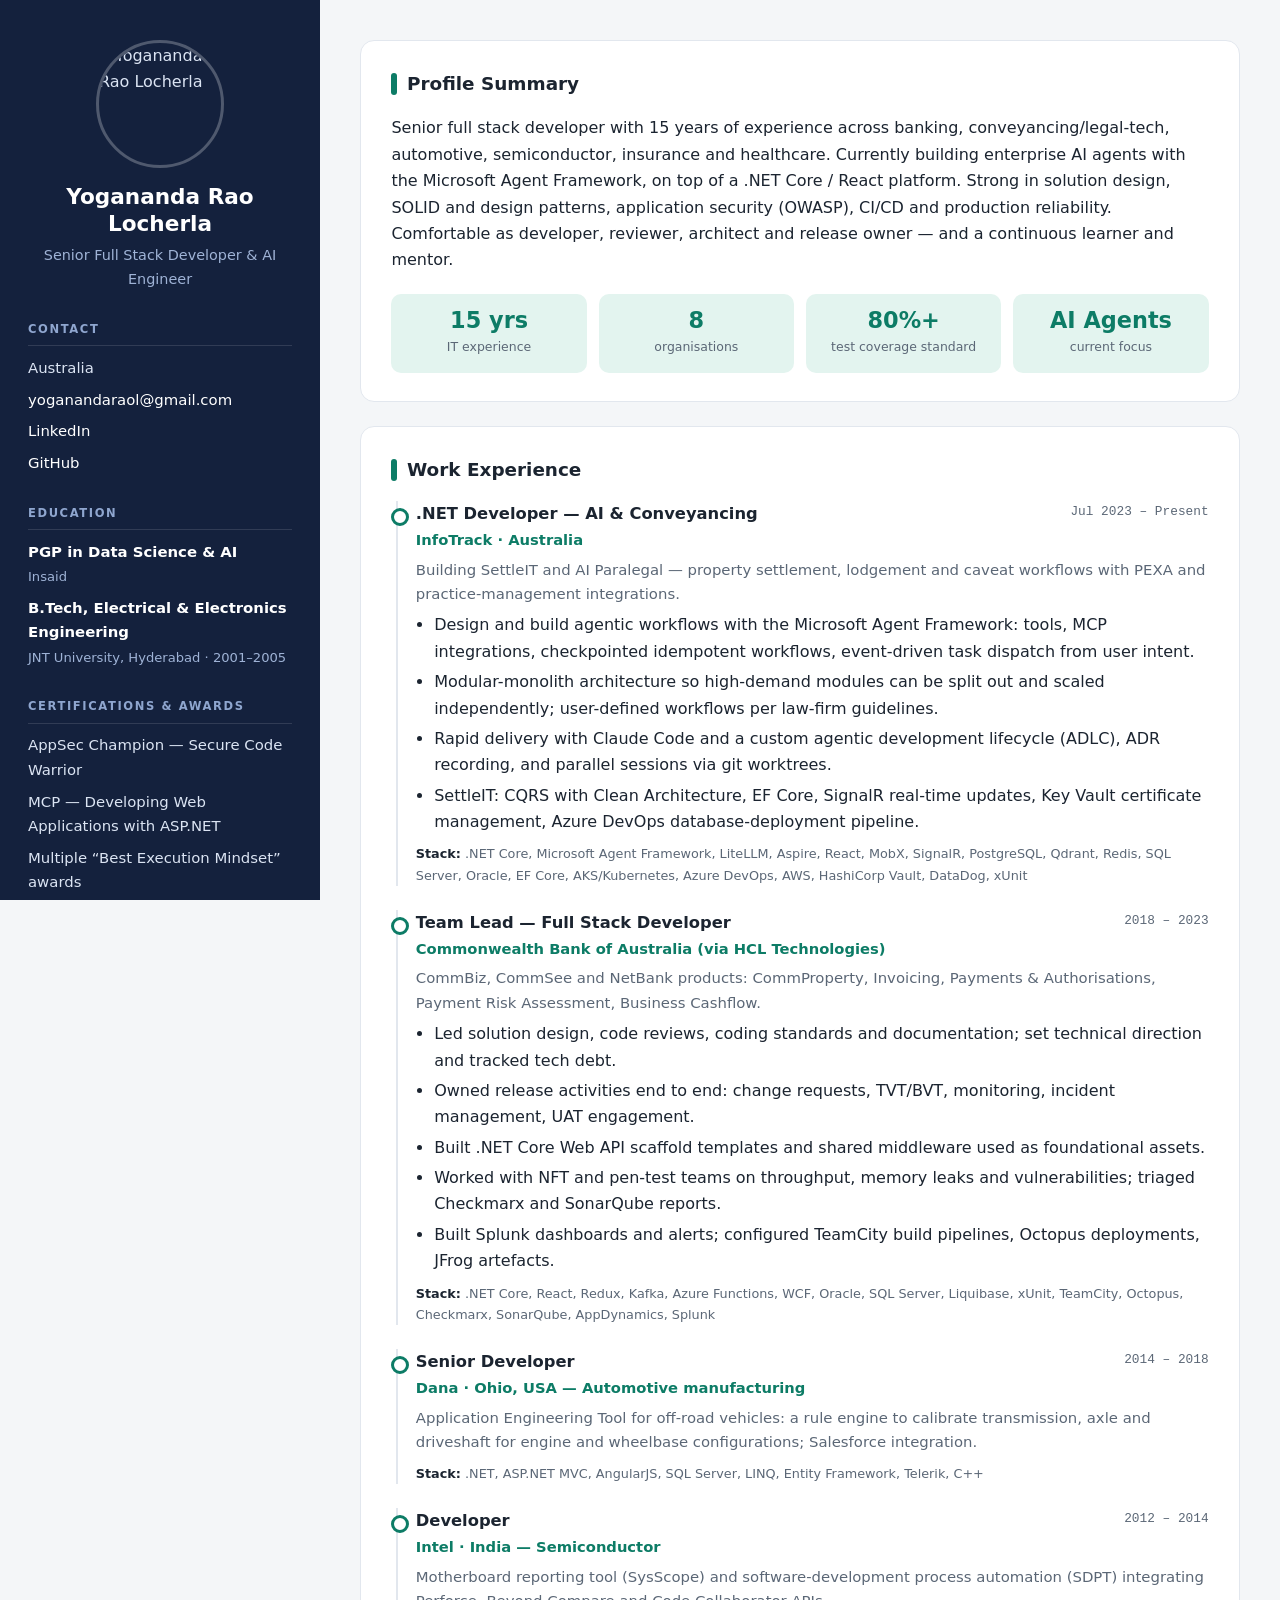
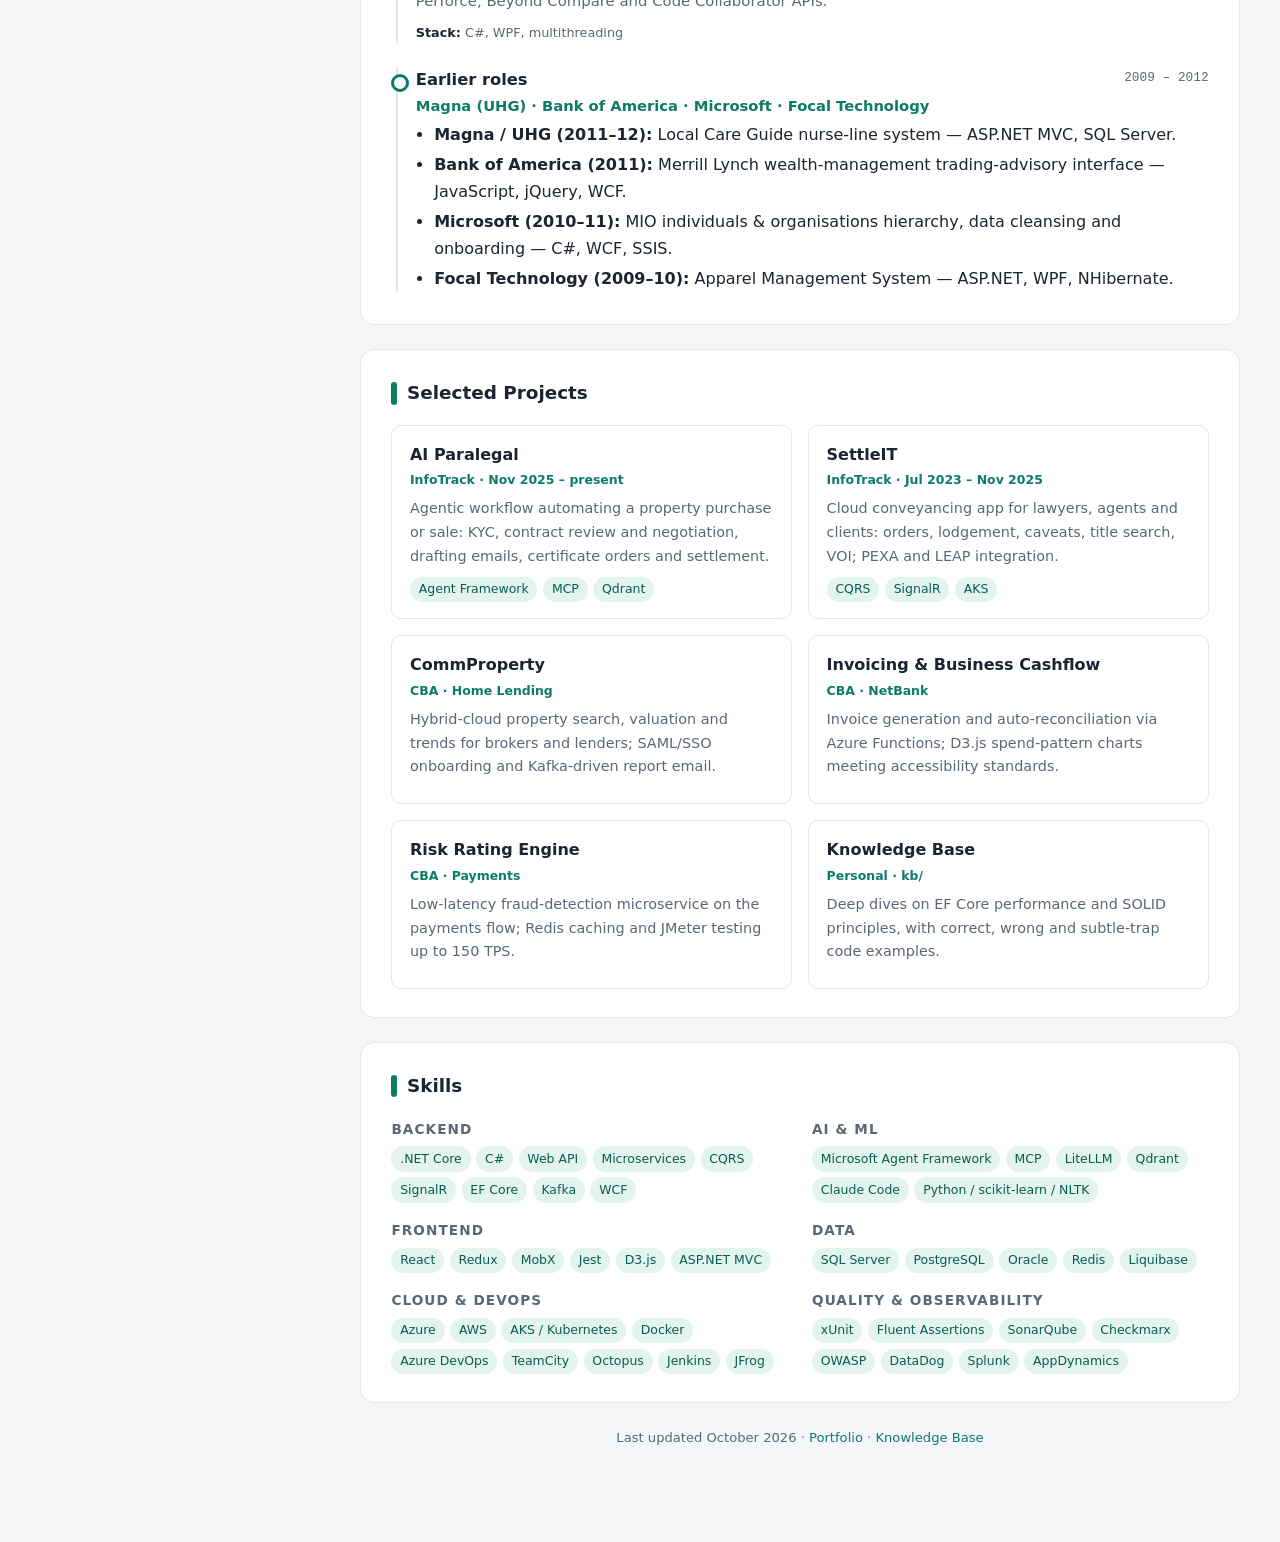
==== index.html @ f7130e9a "refresh CV page from resume and add new portfolio page Replace template placeholder content in index" ====
<!DOCTYPE html>
<html lang="en">
<head>
  <meta charset="UTF-8">
  <meta name="viewport" content="width=device-width, initial-scale=1.0">
  <title>CV — Yogananda Rao Locherla | Senior Full Stack .NET Developer &amp; AI Engineer</title>
  <meta name="description" content="Yogananda Rao Locherla — Senior Full Stack .NET Developer and AI Engineer with 15 years of experience. .NET Core, React, microservices, Microsoft Agent Framework, Azure and AWS.">
  <link rel="shortcut icon" href="./assets/favicon.ico">
  <link rel="stylesheet" href="./assets/cv.css">
</head>
<body>
<div class="layout">

  <aside class="side">
    <div class="head">
      <img class="avatar" src="./assets/yoganandaraol.jpg" alt="Yogananda Rao Locherla">
      <h1>Yogananda Rao Locherla</h1>
      <p class="tag">Senior Full Stack Developer &amp; AI Engineer</p>
    </div>

    <div>
      <h2>Contact</h2>
      <ul>
        <li>Australia</li>
        <li><a href="mailto:yoganandaraol@gmail.com">yoganandaraol@gmail.com</a></li>
        <li><a href="https://www.linkedin.com/in/yogananda-rao-locherla-121b2213/" target="_blank" rel="noopener">LinkedIn</a></li>
        <li><a href="https://github.com/yoganandaraol" target="_blank" rel="noopener">GitHub</a></li>
      </ul>

      <h2>Education</h2>
      <ul>
        <li class="edu"><strong>PGP in Data Science &amp; AI</strong><span>Insaid</span></li>
        <li class="edu"><strong>B.Tech, Electrical &amp; Electronics Engineering</strong><span>JNT University, Hyderabad · 2001–2005</span></li>
      </ul>
    </div>

    <div>
      <h2>Certifications &amp; Awards</h2>
      <ul>
        <li>AppSec Champion — Secure Code Warrior</li>
        <li>MCP — Developing Web Applications with ASP.NET</li>
        <li>Multiple “Best Execution Mindset” awards</li>
        <li>Hackathon / Techathon MVPs (IoT, MongoDB Geospatial)</li>
      </ul>

      <h2>Core Stack</h2>
      <div class="chips">
        <span class="chip">.NET Core</span><span class="chip">C#</span><span class="chip">React</span>
        <span class="chip">Microservices</span><span class="chip">Agent Framework</span><span class="chip">Azure</span>
        <span class="chip">AWS</span><span class="chip">Kafka</span><span class="chip">PostgreSQL</span>
      </div>
    </div>

    <div class="cta-row">
      <a class="btn primary" href="./portfolio/">Open Portfolio</a>
      <a class="btn ghost" href="./kb/">Knowledge Base</a>
    </div>
  </aside>

  <main>
    <section id="summary">
      <h2>Profile Summary</h2>
      <p>Senior full stack developer with 15 years of experience across banking, conveyancing/legal-tech, automotive,
        semiconductor, insurance and healthcare. Currently building enterprise AI agents with the Microsoft Agent Framework,
        on top of a .NET Core / React platform. Strong in solution design, SOLID and design patterns, application security
        (OWASP), CI/CD and production reliability. Comfortable as developer, reviewer, architect and release owner —
        and a continuous learner and mentor.</p>
      <div class="stats">
        <div class="stat"><b>15 yrs</b><span>IT experience</span></div>
        <div class="stat"><b>8</b><span>organisations</span></div>
        <div class="stat"><b>80%+</b><span>test coverage standard</span></div>
        <div class="stat"><b>AI Agents</b><span>current focus</span></div>
      </div>
    </section>

    <section id="experience">
      <h2>Work Experience</h2>

      <article class="job">
        <div class="job-head"><h3>.NET Developer — AI &amp; Conveyancing</h3><span class="when">Jul 2023 – Present</span></div>
        <div class="co">InfoTrack · Australia</div>
        <p class="desc">Building SettleIT and AI Paralegal — property settlement, lodgement and caveat workflows with PEXA and practice-management integrations.</p>
        <ul>
          <li>Design and build agentic workflows with the Microsoft Agent Framework: tools, MCP integrations, checkpointed idempotent workflows, event-driven task dispatch from user intent.</li>
          <li>Modular-monolith architecture so high-demand modules can be split out and scaled independently; user-defined workflows per law-firm guidelines.</li>
          <li>Rapid delivery with Claude Code and a custom agentic development lifecycle (ADLC), ADR recording, and parallel sessions via git worktrees.</li>
          <li>SettleIT: CQRS with Clean Architecture, EF Core, SignalR real-time updates, Key Vault certificate management, Azure DevOps database-deployment pipeline.</li>
        </ul>
        <div class="stack"><b>Stack:</b> .NET Core, Microsoft Agent Framework, LiteLLM, Aspire, React, MobX, SignalR, PostgreSQL, Qdrant, Redis, SQL Server, Oracle, EF Core, AKS/Kubernetes, Azure DevOps, AWS, HashiCorp Vault, DataDog, xUnit</div>
      </article>

      <article class="job">
        <div class="job-head"><h3>Team Lead — Full Stack Developer</h3><span class="when">2018 – 2023</span></div>
        <div class="co">Commonwealth Bank of Australia (via HCL Technologies)</div>
        <p class="desc">CommBiz, CommSee and NetBank products: CommProperty, Invoicing, Payments &amp; Authorisations, Payment Risk Assessment, Business Cashflow.</p>
        <ul>
          <li>Led solution design, code reviews, coding standards and documentation; set technical direction and tracked tech debt.</li>
          <li>Owned release activities end to end: change requests, TVT/BVT, monitoring, incident management, UAT engagement.</li>
          <li>Built .NET Core Web API scaffold templates and shared middleware used as foundational assets.</li>
          <li>Worked with NFT and pen-test teams on throughput, memory leaks and vulnerabilities; triaged Checkmarx and SonarQube reports.</li>
          <li>Built Splunk dashboards and alerts; configured TeamCity build pipelines, Octopus deployments, JFrog artefacts.</li>
        </ul>
        <div class="stack"><b>Stack:</b> .NET Core, React, Redux, Kafka, Azure Functions, WCF, Oracle, SQL Server, Liquibase, xUnit, TeamCity, Octopus, Checkmarx, SonarQube, AppDynamics, Splunk</div>
      </article>

      <article class="job">
        <div class="job-head"><h3>Senior Developer</h3><span class="when">2014 – 2018</span></div>
        <div class="co">Dana · Ohio, USA — Automotive manufacturing</div>
        <p class="desc">Application Engineering Tool for off-road vehicles: a rule engine to calibrate transmission, axle and driveshaft for engine and wheelbase configurations; Salesforce integration.</p>
        <div class="stack"><b>Stack:</b> .NET, ASP.NET MVC, AngularJS, SQL Server, LINQ, Entity Framework, Telerik, C++</div>
      </article>

      <article class="job">
        <div class="job-head"><h3>Developer</h3><span class="when">2012 – 2014</span></div>
        <div class="co">Intel · India — Semiconductor</div>
        <p class="desc">Motherboard reporting tool (SysScope) and software-development process automation (SDPT) integrating Perforce, Beyond Compare and Code Collaborator APIs.</p>
        <div class="stack"><b>Stack:</b> C#, WPF, multithreading</div>
      </article>

      <article class="job">
        <div class="job-head"><h3>Earlier roles</h3><span class="when">2009 – 2012</span></div>
        <div class="co">Magna (UHG) · Bank of America · Microsoft · Focal Technology</div>
        <ul>
          <li><b>Magna / UHG (2011–12):</b> Local Care Guide nurse-line system — ASP.NET MVC, SQL Server.</li>
          <li><b>Bank of America (2011):</b> Merrill Lynch wealth-management trading-advisory interface — JavaScript, jQuery, WCF.</li>
          <li><b>Microsoft (2010–11):</b> MIO individuals &amp; organisations hierarchy, data cleansing and onboarding — C#, WCF, SSIS.</li>
          <li><b>Focal Technology (2009–10):</b> Apparel Management System — ASP.NET, WPF, NHibernate.</li>
        </ul>
      </article>
    </section>

    <section id="projects">
      <h2>Selected Projects</h2>
      <div class="proj-grid">
        <div class="proj">
          <h3>AI Paralegal</h3><div class="meta">InfoTrack · Nov 2025 – present</div>
          <p>Agentic workflow automating a property purchase or sale: KYC, contract review and negotiation, drafting emails, certificate orders and settlement.</p>
          <div class="chips"><span class="chip" style="background:#e3f4ef;color:#0a5c4b">Agent Framework</span><span class="chip" style="background:#e3f4ef;color:#0a5c4b">MCP</span><span class="chip" style="background:#e3f4ef;color:#0a5c4b">Qdrant</span></div>
        </div>
        <div class="proj">
          <h3>SettleIT</h3><div class="meta">InfoTrack · Jul 2023 – Nov 2025</div>
          <p>Cloud conveyancing app for lawyers, agents and clients: orders, lodgement, caveats, title search, VOI; PEXA and LEAP integration.</p>
          <div class="chips"><span class="chip" style="background:#e3f4ef;color:#0a5c4b">CQRS</span><span class="chip" style="background:#e3f4ef;color:#0a5c4b">SignalR</span><span class="chip" style="background:#e3f4ef;color:#0a5c4b">AKS</span></div>
        </div>
        <div class="proj">
          <h3>CommProperty</h3><div class="meta">CBA · Home Lending</div>
          <p>Hybrid-cloud property search, valuation and trends for brokers and lenders; SAML/SSO onboarding and Kafka-driven report email.</p>
        </div>
        <div class="proj">
          <h3>Invoicing &amp; Business Cashflow</h3><div class="meta">CBA · NetBank</div>
          <p>Invoice generation and auto-reconciliation via Azure Functions; D3.js spend-pattern charts meeting accessibility standards.</p>
        </div>
        <div class="proj">
          <h3>Risk Rating Engine</h3><div class="meta">CBA · Payments</div>
          <p>Low-latency fraud-detection microservice on the payments flow; Redis caching and JMeter testing up to 150 TPS.</p>
        </div>
        <div class="proj">
          <h3>Knowledge Base</h3><div class="meta">Personal · <a href="./kb/">kb/</a></div>
          <p>Deep dives on EF Core performance and SOLID principles, with correct, wrong and subtle-trap code examples.</p>
        </div>
      </div>
    </section>

    <section id="skills">
      <h2>Skills</h2>
      <div class="skill-grid">
        <div><h3>Backend</h3><div class="chips"><span class="chip">.NET Core</span><span class="chip">C#</span><span class="chip">Web API</span><span class="chip">Microservices</span><span class="chip">CQRS</span><span class="chip">SignalR</span><span class="chip">EF Core</span><span class="chip">Kafka</span><span class="chip">WCF</span></div></div>
        <div><h3>AI &amp; ML</h3><div class="chips"><span class="chip">Microsoft Agent Framework</span><span class="chip">MCP</span><span class="chip">LiteLLM</span><span class="chip">Qdrant</span><span class="chip">Claude Code</span><span class="chip">Python / scikit-learn / NLTK</span></div></div>
        <div><h3>Frontend</h3><div class="chips"><span class="chip">React</span><span class="chip">Redux</span><span class="chip">MobX</span><span class="chip">Jest</span><span class="chip">D3.js</span><span class="chip">ASP.NET MVC</span></div></div>
        <div><h3>Data</h3><div class="chips"><span class="chip">SQL Server</span><span class="chip">PostgreSQL</span><span class="chip">Oracle</span><span class="chip">Redis</span><span class="chip">Liquibase</span></div></div>
        <div><h3>Cloud &amp; DevOps</h3><div class="chips"><span class="chip">Azure</span><span class="chip">AWS</span><span class="chip">AKS / Kubernetes</span><span class="chip">Docker</span><span class="chip">Azure DevOps</span><span class="chip">TeamCity</span><span class="chip">Octopus</span><span class="chip">Jenkins</span><span class="chip">JFrog</span></div></div>
        <div><h3>Quality &amp; Observability</h3><div class="chips"><span class="chip">xUnit</span><span class="chip">Fluent Assertions</span><span class="chip">SonarQube</span><span class="chip">Checkmarx</span><span class="chip">OWASP</span><span class="chip">DataDog</span><span class="chip">Splunk</span><span class="chip">AppDynamics</span></div></div>
      </div>
    </section>

    <p class="page-foot">Last updated October 2026 · <a href="./portfolio/">Portfolio</a> · <a href="./kb/">Knowledge Base</a></p>
  </main>
</div>
</body>
</html>
---- assets/cv.css ----
/* CV page — self-contained, system fonts only, print friendly */
:root {
  --bg: #f4f6f8;
  --card: #ffffff;
  --side: #14213d;
  --side-text: #dbe4f3;
  --ink: #1b2430;
  --muted: #5b6776;
  --line: #e2e7ee;
  --accent: #0d7c66;
  --accent-soft: #e3f4ef;
  --font: ui-sans-serif, system-ui, -apple-system, "Segoe UI", Roboto, "Helvetica Neue", Arial, sans-serif;
  --mono: ui-monospace, SFMono-Regular, Menlo, Consolas, monospace;
}
* { box-sizing: border-box; }
html { scroll-behavior: smooth; }
body { margin: 0; background: var(--bg); color: var(--ink); font: 16px/1.65 var(--font); }
a { color: var(--accent); text-decoration: none; }
a:hover { text-decoration: underline; }
ul { margin: 0; padding-left: 1.15rem; }
li { margin: .25rem 0; }

.layout { display: grid; grid-template-columns: 320px 1fr; min-height: 100vh; max-width: 1280px; margin: 0 auto; }

/* sidebar */
.side { background: var(--side); color: var(--side-text); padding: 2.5rem 1.75rem; position: sticky; top: 0; height: 100vh; overflow-y: auto; }
.avatar { width: 128px; height: 128px; border-radius: 50%; object-fit: cover; border: 3px solid rgba(255,255,255,.25); display: block; margin: 0 auto 1rem; }
.side h1 { font-size: 1.35rem; margin: 0; text-align: center; color: #fff; line-height: 1.25; }
.side .tag { text-align: center; font-size: .9rem; margin: .4rem 0 1.5rem; color: #9fb3d6; }
.side h2 { font-size: .72rem; letter-spacing: .14em; text-transform: uppercase; color: #8fa6cf; margin: 1.75rem 0 .6rem; border-bottom: 1px solid rgba(255,255,255,.12); padding-bottom: .4rem; }
.side a { color: #fff; }
.side ul { list-style: none; padding: 0; }
.side li { font-size: .93rem; margin: .45rem 0; word-break: break-word; }
.side .edu strong { display: block; color: #fff; font-size: .93rem; }
.side .edu span { font-size: .82rem; color: #9fb3d6; }
.chips { display: flex; flex-wrap: wrap; gap: .35rem; }
.chip { font-size: .78rem; padding: .15rem .55rem; border-radius: 999px; background: rgba(255,255,255,.1); color: #e8eefb; }
.cta-row { display: grid; gap: .5rem; margin-top: 1.5rem; }
.btn { display: block; text-align: center; padding: .55rem .8rem; border-radius: 8px; font-weight: 600; font-size: .9rem; }
.btn.primary { background: var(--accent); color: #fff; }
.btn.ghost { border: 1px solid rgba(255,255,255,.3); color: #fff; }
.btn:hover { text-decoration: none; filter: brightness(1.1); }

/* main */
main { padding: 2.5rem 2.5rem 3rem; min-width: 0; }
section { background: var(--card); border: 1px solid var(--line); border-radius: 14px; padding: 1.75rem 1.9rem; margin-bottom: 1.5rem; }
section > h2 { margin: 0 0 1rem; font-size: 1.15rem; display: flex; align-items: center; gap: .6rem; }
section > h2::before { content: ""; width: 6px; height: 1.2em; border-radius: 3px; background: var(--accent); }
.stats { display: grid; grid-template-columns: repeat(4, 1fr); gap: .75rem; margin-top: 1.25rem; }
.stat { background: var(--accent-soft); border-radius: 10px; padding: .8rem; text-align: center; }
.stat b { display: block; font-size: 1.4rem; color: var(--accent); line-height: 1.2; }
.stat span { font-size: .78rem; color: var(--muted); }

.job { padding-left: 1.1rem; border-left: 2px solid var(--line); margin: 0 0 1.5rem .3rem; position: relative; }
.job:last-child { margin-bottom: 0; }
.job::before { content: ""; position: absolute; left: -7px; top: .45rem; width: 12px; height: 12px; border-radius: 50%; background: var(--card); border: 3px solid var(--accent); }
.job-head { display: flex; flex-wrap: wrap; justify-content: space-between; gap: .25rem 1rem; }
.job h3 { margin: 0; font-size: 1.02rem; }
.job .when { font-family: var(--mono); font-size: .8rem; color: var(--muted); }
.job .co { color: var(--accent); font-weight: 600; font-size: .92rem; }
.job .desc { color: var(--muted); font-size: .93rem; margin: .35rem 0; }
.job .stack { font-size: .8rem; color: var(--muted); margin-top: .5rem; }
.job .stack b { color: var(--ink); }

.proj-grid { display: grid; grid-template-columns: repeat(2, 1fr); gap: 1rem; }
.proj { border: 1px solid var(--line); border-radius: 10px; padding: 1rem 1.1rem; }
.proj h3 { margin: 0 0 .15rem; font-size: 1rem; }
.proj .meta { font-size: .78rem; color: var(--accent); font-weight: 600; margin-bottom: .4rem; }
.proj p { margin: 0 0 .5rem; font-size: .9rem; color: var(--muted); }

.skill-grid { display: grid; grid-template-columns: repeat(2, 1fr); gap: 1rem 1.5rem; }
.skill-grid h3 { margin: 0 0 .4rem; font-size: .85rem; text-transform: uppercase; letter-spacing: .08em; color: var(--muted); }
.skill-grid .chip { background: var(--accent-soft); color: #0a5c4b; }
.page-foot { text-align: center; font-size: .82rem; color: var(--muted); padding: 0 1rem 2rem; }

/* tablet / mobile */
@media (max-width: 980px) {
  .layout { grid-template-columns: 1fr; }
  .side { position: static; height: auto; display: grid; grid-template-columns: repeat(2, 1fr); gap: 0 2rem; }
  .side .head, .side .cta-row { grid-column: 1 / -1; }
  main { padding: 1.5rem 1rem 2rem; }
}
@media (max-width: 640px) {
  .side { grid-template-columns: 1fr; padding: 2rem 1.25rem; }
  section { padding: 1.25rem 1.1rem; }
  .stats { grid-template-columns: repeat(2, 1fr); }
  .proj-grid, .skill-grid { grid-template-columns: 1fr; }
}

@media print {
  body { background: #fff; }
  .layout { display: block; }
  .side { position: static; height: auto; background: #fff; color: #000; padding: 0 0 1rem; }
  .side *, .side a { color: #000 !important; }
  .cta-row { display: none; }
  section { border: 0; padding: .5rem 0; break-inside: avoid-page; }
}
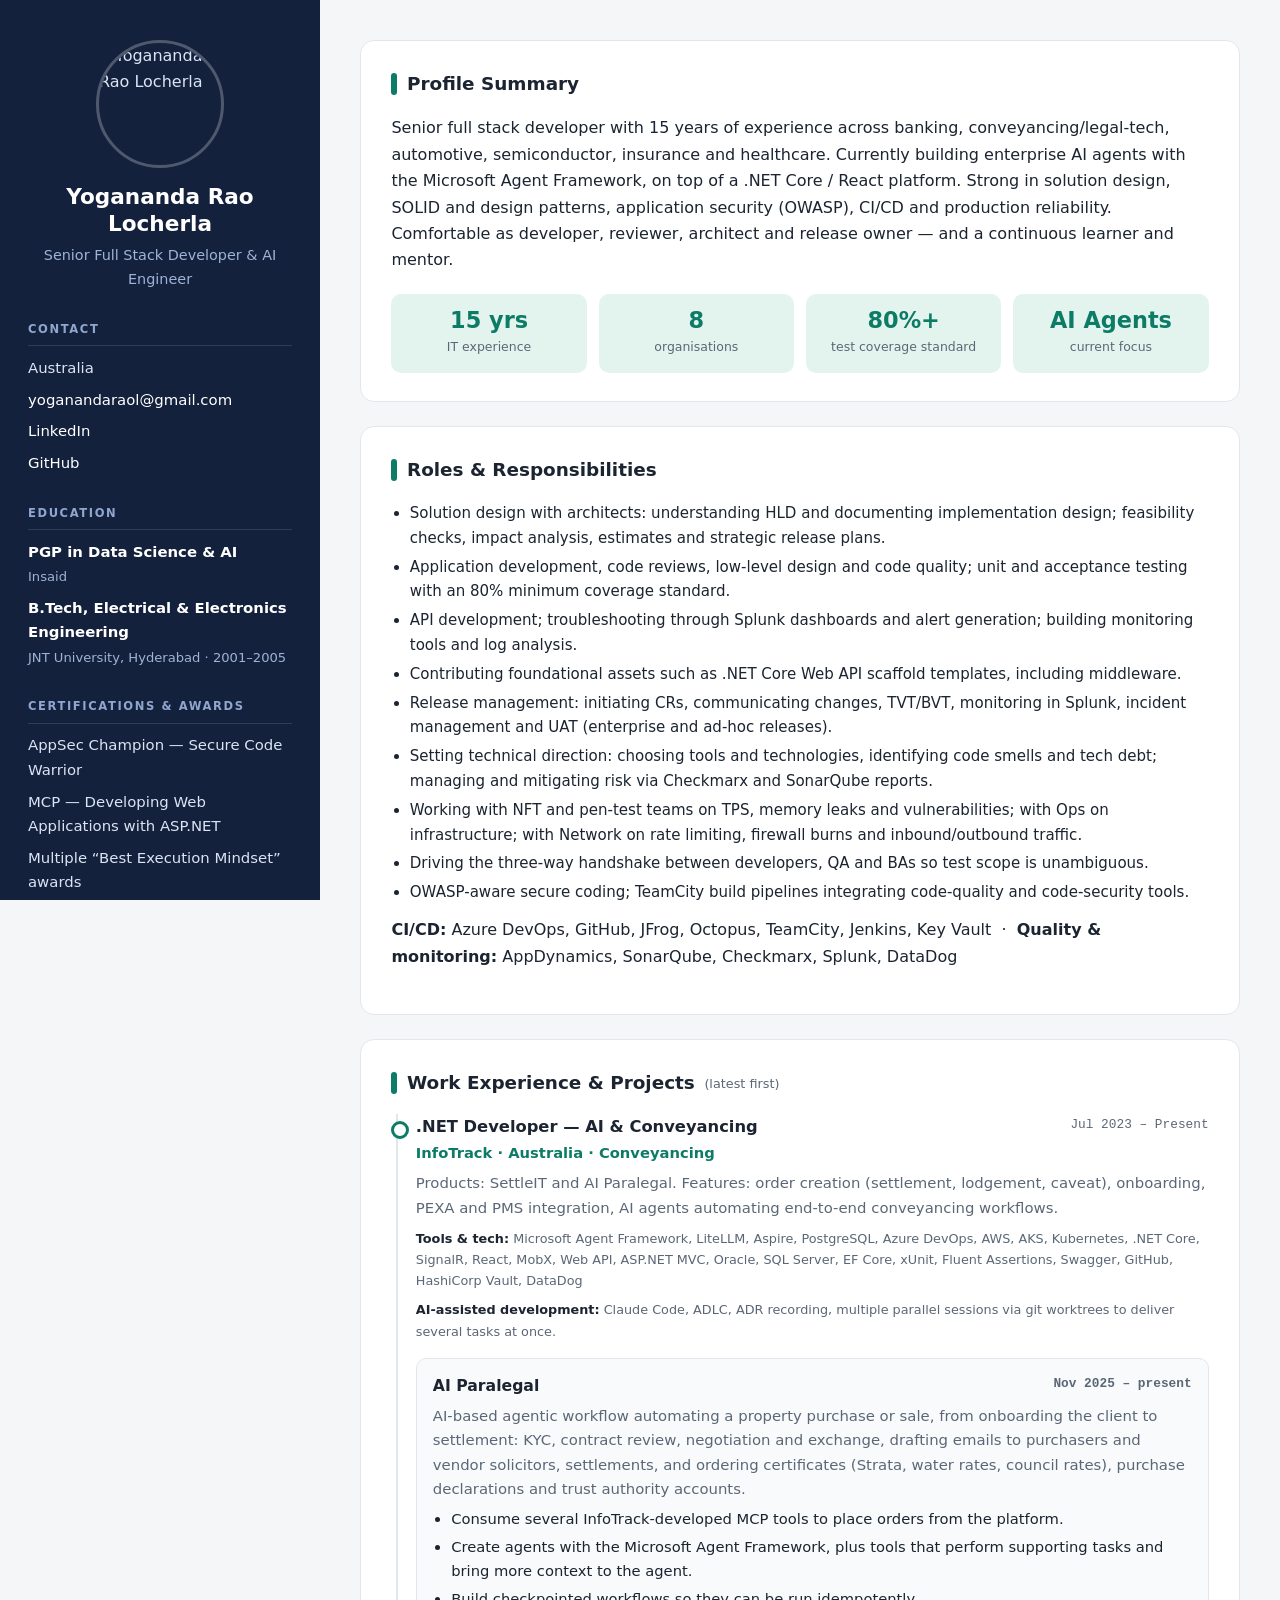
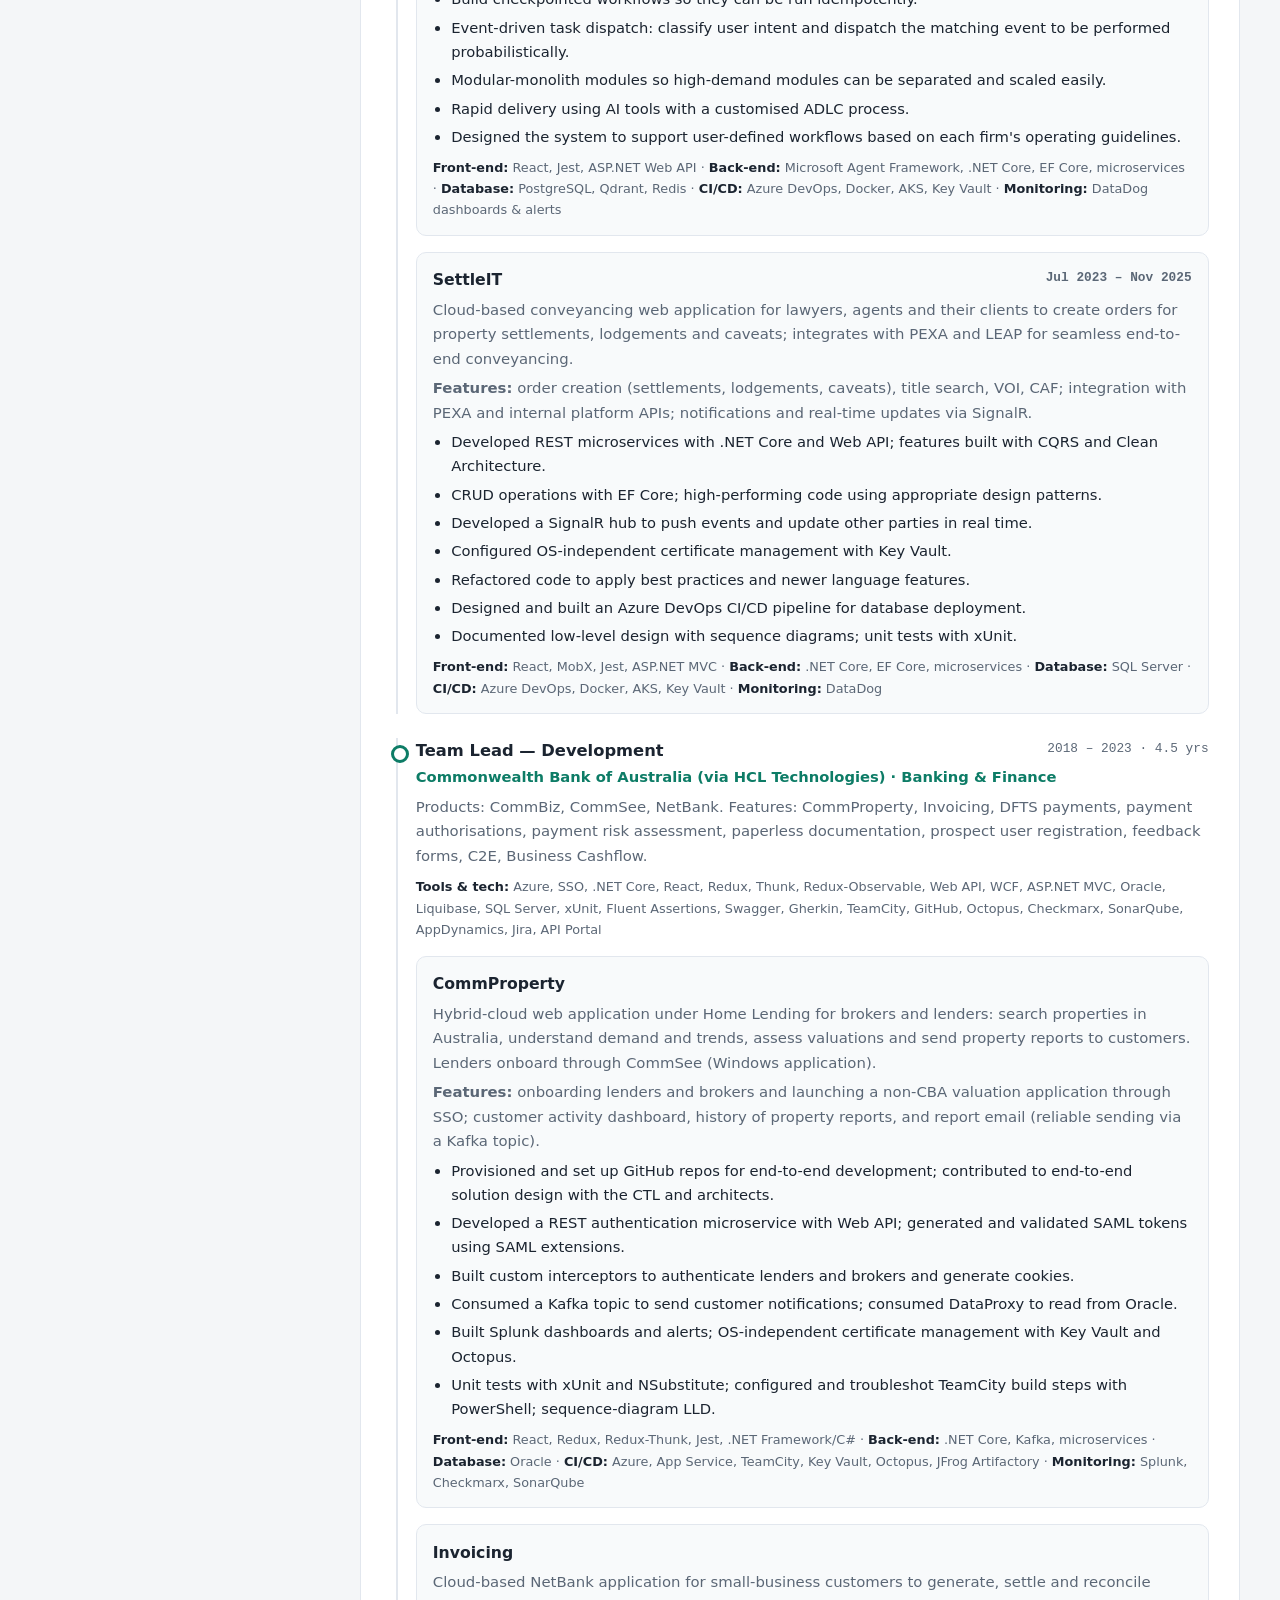
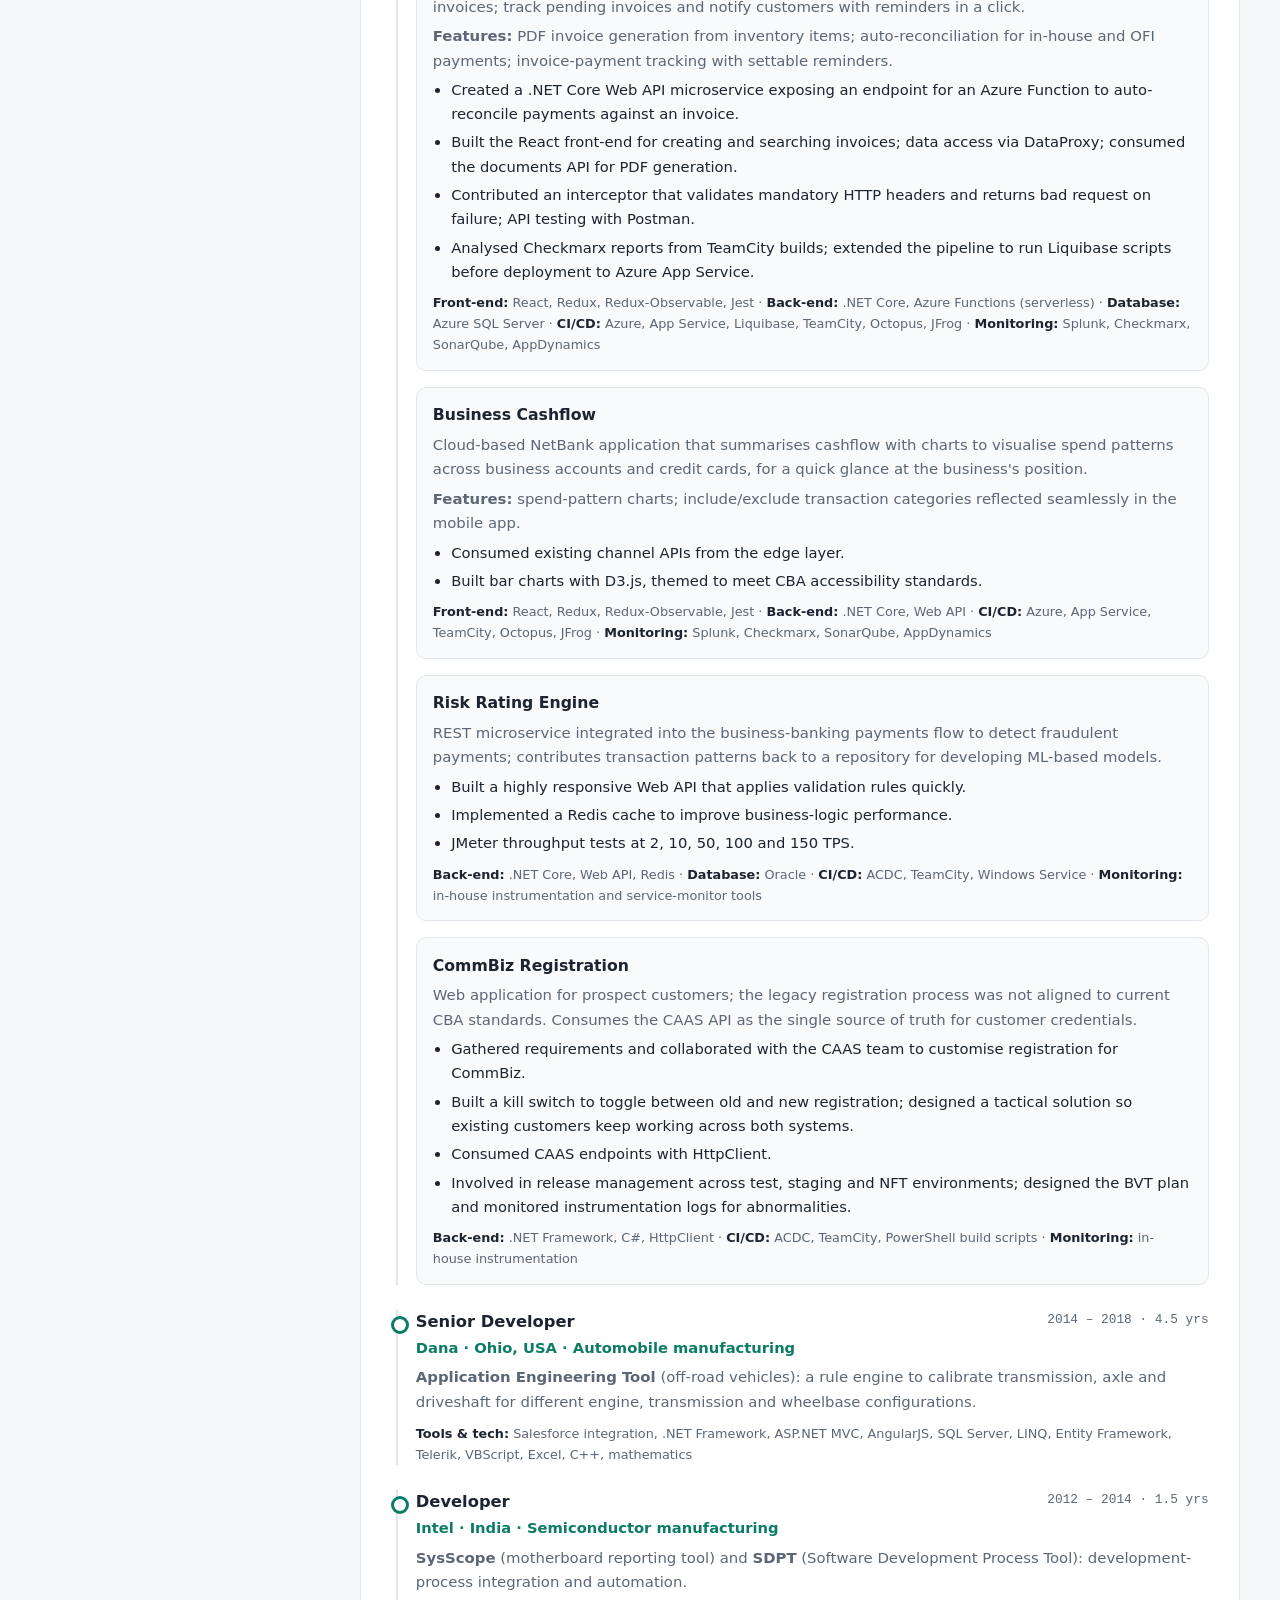
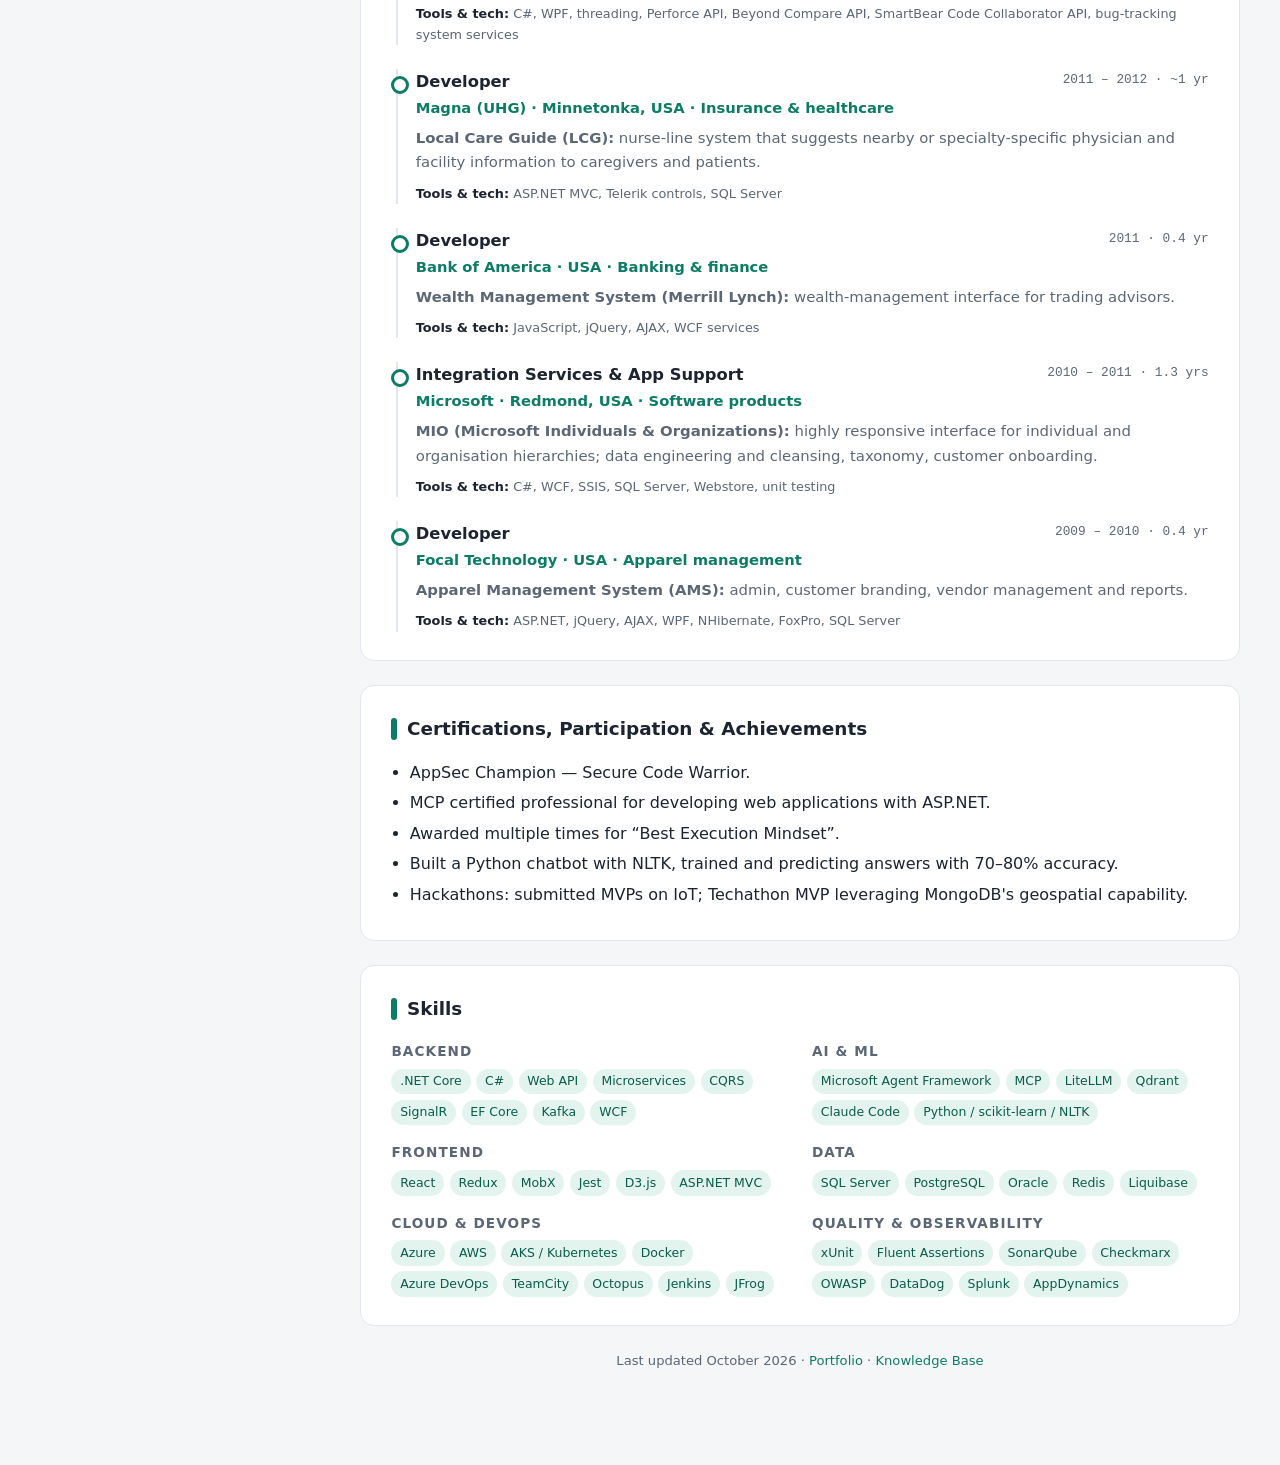
==== commit 141e14c0: "expand CV with full project details, responsibilities and all roles, latest to oldest Co-Authored-By" ====
--- a/index.html
+++ b/index.html
@@ -73,95 +73,189 @@
       </div>
     </section>
 
+    <section id="responsibilities">
+      <h2>Roles &amp; Responsibilities</h2>
+      <ul>
+        <li>Solution design with architects: understanding HLD and documenting implementation design; feasibility checks, impact analysis, estimates and strategic release plans.</li>
+        <li>Application development, code reviews, low-level design and code quality; unit and acceptance testing with an 80% minimum coverage standard.</li>
+        <li>API development; troubleshooting through Splunk dashboards and alert generation; building monitoring tools and log analysis.</li>
+        <li>Contributing foundational assets such as .NET Core Web API scaffold templates, including middleware.</li>
+        <li>Release management: initiating CRs, communicating changes, TVT/BVT, monitoring in Splunk, incident management and UAT (enterprise and ad-hoc releases).</li>
+        <li>Setting technical direction: choosing tools and technologies, identifying code smells and tech debt; managing and mitigating risk via Checkmarx and SonarQube reports.</li>
+        <li>Working with NFT and pen-test teams on TPS, memory leaks and vulnerabilities; with Ops on infrastructure; with Network on rate limiting, firewall burns and inbound/outbound traffic.</li>
+        <li>Driving the three-way handshake between developers, QA and BAs so test scope is unambiguous.</li>
+        <li>OWASP-aware secure coding; TeamCity build pipelines integrating code-quality and code-security tools.</li>
+      </ul>
+      <p class="desc" style="margin-top:.75rem"><b>CI/CD:</b> Azure DevOps, GitHub, JFrog, Octopus, TeamCity, Jenkins, Key Vault &nbsp;·&nbsp; <b>Quality &amp; monitoring:</b> AppDynamics, SonarQube, Checkmarx, Splunk, DataDog</p>
+    </section>
+
     <section id="experience">
-      <h2>Work Experience</h2>
+      <h2>Work Experience &amp; Projects <small>(latest first)</small></h2>
 
       <article class="job">
         <div class="job-head"><h3>.NET Developer — AI &amp; Conveyancing</h3><span class="when">Jul 2023 – Present</span></div>
-        <div class="co">InfoTrack · Australia</div>
-        <p class="desc">Building SettleIT and AI Paralegal — property settlement, lodgement and caveat workflows with PEXA and practice-management integrations.</p>
-        <ul>
-          <li>Design and build agentic workflows with the Microsoft Agent Framework: tools, MCP integrations, checkpointed idempotent workflows, event-driven task dispatch from user intent.</li>
-          <li>Modular-monolith architecture so high-demand modules can be split out and scaled independently; user-defined workflows per law-firm guidelines.</li>
-          <li>Rapid delivery with Claude Code and a custom agentic development lifecycle (ADLC), ADR recording, and parallel sessions via git worktrees.</li>
-          <li>SettleIT: CQRS with Clean Architecture, EF Core, SignalR real-time updates, Key Vault certificate management, Azure DevOps database-deployment pipeline.</li>
-        </ul>
-        <div class="stack"><b>Stack:</b> .NET Core, Microsoft Agent Framework, LiteLLM, Aspire, React, MobX, SignalR, PostgreSQL, Qdrant, Redis, SQL Server, Oracle, EF Core, AKS/Kubernetes, Azure DevOps, AWS, HashiCorp Vault, DataDog, xUnit</div>
-      </article>
-
-      <article class="job">
-        <div class="job-head"><h3>Team Lead — Full Stack Developer</h3><span class="when">2018 – 2023</span></div>
-        <div class="co">Commonwealth Bank of Australia (via HCL Technologies)</div>
-        <p class="desc">CommBiz, CommSee and NetBank products: CommProperty, Invoicing, Payments &amp; Authorisations, Payment Risk Assessment, Business Cashflow.</p>
-        <ul>
-          <li>Led solution design, code reviews, coding standards and documentation; set technical direction and tracked tech debt.</li>
-          <li>Owned release activities end to end: change requests, TVT/BVT, monitoring, incident management, UAT engagement.</li>
-          <li>Built .NET Core Web API scaffold templates and shared middleware used as foundational assets.</li>
-          <li>Worked with NFT and pen-test teams on throughput, memory leaks and vulnerabilities; triaged Checkmarx and SonarQube reports.</li>
-          <li>Built Splunk dashboards and alerts; configured TeamCity build pipelines, Octopus deployments, JFrog artefacts.</li>
-        </ul>
-        <div class="stack"><b>Stack:</b> .NET Core, React, Redux, Kafka, Azure Functions, WCF, Oracle, SQL Server, Liquibase, xUnit, TeamCity, Octopus, Checkmarx, SonarQube, AppDynamics, Splunk</div>
-      </article>
-
-      <article class="job">
-        <div class="job-head"><h3>Senior Developer</h3><span class="when">2014 – 2018</span></div>
-        <div class="co">Dana · Ohio, USA — Automotive manufacturing</div>
-        <p class="desc">Application Engineering Tool for off-road vehicles: a rule engine to calibrate transmission, axle and driveshaft for engine and wheelbase configurations; Salesforce integration.</p>
-        <div class="stack"><b>Stack:</b> .NET, ASP.NET MVC, AngularJS, SQL Server, LINQ, Entity Framework, Telerik, C++</div>
-      </article>
-
-      <article class="job">
-        <div class="job-head"><h3>Developer</h3><span class="when">2012 – 2014</span></div>
-        <div class="co">Intel · India — Semiconductor</div>
-        <p class="desc">Motherboard reporting tool (SysScope) and software-development process automation (SDPT) integrating Perforce, Beyond Compare and Code Collaborator APIs.</p>
-        <div class="stack"><b>Stack:</b> C#, WPF, multithreading</div>
-      </article>
-
-      <article class="job">
-        <div class="job-head"><h3>Earlier roles</h3><span class="when">2009 – 2012</span></div>
-        <div class="co">Magna (UHG) · Bank of America · Microsoft · Focal Technology</div>
-        <ul>
-          <li><b>Magna / UHG (2011–12):</b> Local Care Guide nurse-line system — ASP.NET MVC, SQL Server.</li>
-          <li><b>Bank of America (2011):</b> Merrill Lynch wealth-management trading-advisory interface — JavaScript, jQuery, WCF.</li>
-          <li><b>Microsoft (2010–11):</b> MIO individuals &amp; organisations hierarchy, data cleansing and onboarding — C#, WCF, SSIS.</li>
-          <li><b>Focal Technology (2009–10):</b> Apparel Management System — ASP.NET, WPF, NHibernate.</li>
-        </ul>
-      </article>
-    </section>
-
-    <section id="projects">
-      <h2>Selected Projects</h2>
-      <div class="proj-grid">
-        <div class="proj">
-          <h3>AI Paralegal</h3><div class="meta">InfoTrack · Nov 2025 – present</div>
-          <p>Agentic workflow automating a property purchase or sale: KYC, contract review and negotiation, drafting emails, certificate orders and settlement.</p>
-          <div class="chips"><span class="chip" style="background:#e3f4ef;color:#0a5c4b">Agent Framework</span><span class="chip" style="background:#e3f4ef;color:#0a5c4b">MCP</span><span class="chip" style="background:#e3f4ef;color:#0a5c4b">Qdrant</span></div>
-        </div>
-        <div class="proj">
-          <h3>SettleIT</h3><div class="meta">InfoTrack · Jul 2023 – Nov 2025</div>
-          <p>Cloud conveyancing app for lawyers, agents and clients: orders, lodgement, caveats, title search, VOI; PEXA and LEAP integration.</p>
-          <div class="chips"><span class="chip" style="background:#e3f4ef;color:#0a5c4b">CQRS</span><span class="chip" style="background:#e3f4ef;color:#0a5c4b">SignalR</span><span class="chip" style="background:#e3f4ef;color:#0a5c4b">AKS</span></div>
-        </div>
-        <div class="proj">
-          <h3>CommProperty</h3><div class="meta">CBA · Home Lending</div>
-          <p>Hybrid-cloud property search, valuation and trends for brokers and lenders; SAML/SSO onboarding and Kafka-driven report email.</p>
-        </div>
-        <div class="proj">
-          <h3>Invoicing &amp; Business Cashflow</h3><div class="meta">CBA · NetBank</div>
-          <p>Invoice generation and auto-reconciliation via Azure Functions; D3.js spend-pattern charts meeting accessibility standards.</p>
-        </div>
-        <div class="proj">
-          <h3>Risk Rating Engine</h3><div class="meta">CBA · Payments</div>
-          <p>Low-latency fraud-detection microservice on the payments flow; Redis caching and JMeter testing up to 150 TPS.</p>
-        </div>
-        <div class="proj">
-          <h3>Knowledge Base</h3><div class="meta">Personal · <a href="./kb/">kb/</a></div>
-          <p>Deep dives on EF Core performance and SOLID principles, with correct, wrong and subtle-trap code examples.</p>
-        </div>
-      </div>
-    </section>
-
-    <section id="skills">
+        <div class="co">InfoTrack · Australia · Conveyancing</div>
+        <p class="desc">Products: SettleIT and AI Paralegal. Features: order creation (settlement, lodgement, caveat), onboarding, PEXA and PMS integration, AI agents automating end-to-end conveyancing workflows.</p>
+        <div class="stack"><b>Tools &amp; tech:</b> Microsoft Agent Framework, LiteLLM, Aspire, PostgreSQL, Azure DevOps, AWS, AKS, Kubernetes, .NET Core, SignalR, React, MobX, Web API, ASP.NET MVC, Oracle, SQL Server, EF Core, xUnit, Fluent Assertions, Swagger, GitHub, HashiCorp Vault, DataDog</div>
+        <div class="stack"><b>AI-assisted development:</b> Claude Code, ADLC, ADR recording, multiple parallel sessions via git worktrees to deliver several tasks at once.</div>
+
+        <div class="sub">
+          <h4>AI Paralegal <span class="when">Nov 2025 – present</span></h4>
+          <p class="desc">AI-based agentic workflow automating a property purchase or sale, from onboarding the client to settlement: KYC, contract review, negotiation and exchange, drafting emails to purchasers and vendor solicitors, settlements, and ordering certificates (Strata, water rates, council rates), purchase declarations and trust authority accounts.</p>
+          <ul>
+            <li>Consume several InfoTrack-developed MCP tools to place orders from the platform.</li>
+            <li>Create agents with the Microsoft Agent Framework, plus tools that perform supporting tasks and bring more context to the agent.</li>
+            <li>Build checkpointed workflows so they can be run idempotently.</li>
+            <li>Event-driven task dispatch: classify user intent and dispatch the matching event to be performed probabilistically.</li>
+            <li>Modular-monolith modules so high-demand modules can be separated and scaled easily.</li>
+            <li>Rapid delivery using AI tools with a customised ADLC process.</li>
+            <li>Designed the system to support user-defined workflows based on each firm's operating guidelines.</li>
+          </ul>
+          <div class="stack"><b>Front-end:</b> React, Jest, ASP.NET Web API · <b>Back-end:</b> Microsoft Agent Framework, .NET Core, EF Core, microservices · <b>Database:</b> PostgreSQL, Qdrant, Redis · <b>CI/CD:</b> Azure DevOps, Docker, AKS, Key Vault · <b>Monitoring:</b> DataDog dashboards &amp; alerts</div>
+        </div>
+
+        <div class="sub">
+          <h4>SettleIT <span class="when">Jul 2023 – Nov 2025</span></h4>
+          <p class="desc">Cloud-based conveyancing web application for lawyers, agents and their clients to create orders for property settlements, lodgements and caveats; integrates with PEXA and LEAP for seamless end-to-end conveyancing.</p>
+          <p class="desc"><b>Features:</b> order creation (settlements, lodgements, caveats), title search, VOI, CAF; integration with PEXA and internal platform APIs; notifications and real-time updates via SignalR.</p>
+          <ul>
+            <li>Developed REST microservices with .NET Core and Web API; features built with CQRS and Clean Architecture.</li>
+            <li>CRUD operations with EF Core; high-performing code using appropriate design patterns.</li>
+            <li>Developed a SignalR hub to push events and update other parties in real time.</li>
+            <li>Configured OS-independent certificate management with Key Vault.</li>
+            <li>Refactored code to apply best practices and newer language features.</li>
+            <li>Designed and built an Azure DevOps CI/CD pipeline for database deployment.</li>
+            <li>Documented low-level design with sequence diagrams; unit tests with xUnit.</li>
+          </ul>
+          <div class="stack"><b>Front-end:</b> React, MobX, Jest, ASP.NET MVC · <b>Back-end:</b> .NET Core, EF Core, microservices · <b>Database:</b> SQL Server · <b>CI/CD:</b> Azure DevOps, Docker, AKS, Key Vault · <b>Monitoring:</b> DataDog</div>
+        </div>
+      </article>
+
+      <article class="job">
+        <div class="job-head"><h3>Team Lead — Development</h3><span class="when">2018 – 2023 · 4.5 yrs</span></div>
+        <div class="co">Commonwealth Bank of Australia (via HCL Technologies) · Banking &amp; Finance</div>
+        <p class="desc">Products: CommBiz, CommSee, NetBank. Features: CommProperty, Invoicing, DFTS payments, payment authorisations, payment risk assessment, paperless documentation, prospect user registration, feedback forms, C2E, Business Cashflow.</p>
+        <div class="stack"><b>Tools &amp; tech:</b> Azure, SSO, .NET Core, React, Redux, Thunk, Redux-Observable, Web API, WCF, ASP.NET MVC, Oracle, Liquibase, SQL Server, xUnit, Fluent Assertions, Swagger, Gherkin, TeamCity, GitHub, Octopus, Checkmarx, SonarQube, AppDynamics, Jira, API Portal</div>
+
+        <div class="sub">
+          <h4>CommProperty</h4>
+          <p class="desc">Hybrid-cloud web application under Home Lending for brokers and lenders: search properties in Australia, understand demand and trends, assess valuations and send property reports to customers. Lenders onboard through CommSee (Windows application).</p>
+          <p class="desc"><b>Features:</b> onboarding lenders and brokers and launching a non-CBA valuation application through SSO; customer activity dashboard, history of property reports, and report email (reliable sending via a Kafka topic).</p>
+          <ul>
+            <li>Provisioned and set up GitHub repos for end-to-end development; contributed to end-to-end solution design with the CTL and architects.</li>
+            <li>Developed a REST authentication microservice with Web API; generated and validated SAML tokens using SAML extensions.</li>
+            <li>Built custom interceptors to authenticate lenders and brokers and generate cookies.</li>
+            <li>Consumed a Kafka topic to send customer notifications; consumed DataProxy to read from Oracle.</li>
+            <li>Built Splunk dashboards and alerts; OS-independent certificate management with Key Vault and Octopus.</li>
+            <li>Unit tests with xUnit and NSubstitute; configured and troubleshot TeamCity build steps with PowerShell; sequence-diagram LLD.</li>
+          </ul>
+          <div class="stack"><b>Front-end:</b> React, Redux, Redux-Thunk, Jest, .NET Framework/C# · <b>Back-end:</b> .NET Core, Kafka, microservices · <b>Database:</b> Oracle · <b>CI/CD:</b> Azure, App Service, TeamCity, Key Vault, Octopus, JFrog Artifactory · <b>Monitoring:</b> Splunk, Checkmarx, SonarQube</div>
+        </div>
+
+        <div class="sub">
+          <h4>Invoicing</h4>
+          <p class="desc">Cloud-based NetBank application for small-business customers to generate, settle and reconcile invoices; track pending invoices and notify customers with reminders in a click.</p>
+          <p class="desc"><b>Features:</b> PDF invoice generation from inventory items; auto-reconciliation for in-house and OFI payments; invoice-payment tracking with settable reminders.</p>
+          <ul>
+            <li>Created a .NET Core Web API microservice exposing an endpoint for an Azure Function to auto-reconcile payments against an invoice.</li>
+            <li>Built the React front-end for creating and searching invoices; data access via DataProxy; consumed the documents API for PDF generation.</li>
+            <li>Contributed an interceptor that validates mandatory HTTP headers and returns bad request on failure; API testing with Postman.</li>
+            <li>Analysed Checkmarx reports from TeamCity builds; extended the pipeline to run Liquibase scripts before deployment to Azure App Service.</li>
+          </ul>
+          <div class="stack"><b>Front-end:</b> React, Redux, Redux-Observable, Jest · <b>Back-end:</b> .NET Core, Azure Functions (serverless) · <b>Database:</b> Azure SQL Server · <b>CI/CD:</b> Azure, App Service, Liquibase, TeamCity, Octopus, JFrog · <b>Monitoring:</b> Splunk, Checkmarx, SonarQube, AppDynamics</div>
+        </div>
+
+        <div class="sub">
+          <h4>Business Cashflow</h4>
+          <p class="desc">Cloud-based NetBank application that summarises cashflow with charts to visualise spend patterns across business accounts and credit cards, for a quick glance at the business's position.</p>
+          <p class="desc"><b>Features:</b> spend-pattern charts; include/exclude transaction categories reflected seamlessly in the mobile app.</p>
+          <ul>
+            <li>Consumed existing channel APIs from the edge layer.</li>
+            <li>Built bar charts with D3.js, themed to meet CBA accessibility standards.</li>
+          </ul>
+          <div class="stack"><b>Front-end:</b> React, Redux, Redux-Observable, Jest · <b>Back-end:</b> .NET Core, Web API · <b>CI/CD:</b> Azure, App Service, TeamCity, Octopus, JFrog · <b>Monitoring:</b> Splunk, Checkmarx, SonarQube, AppDynamics</div>
+        </div>
+
+        <div class="sub">
+          <h4>Risk Rating Engine</h4>
+          <p class="desc">REST microservice integrated into the business-banking payments flow to detect fraudulent payments; contributes transaction patterns back to a repository for developing ML-based models.</p>
+          <ul>
+            <li>Built a highly responsive Web API that applies validation rules quickly.</li>
+            <li>Implemented a Redis cache to improve business-logic performance.</li>
+            <li>JMeter throughput tests at 2, 10, 50, 100 and 150 TPS.</li>
+          </ul>
+          <div class="stack"><b>Back-end:</b> .NET Core, Web API, Redis · <b>Database:</b> Oracle · <b>CI/CD:</b> ACDC, TeamCity, Windows Service · <b>Monitoring:</b> in-house instrumentation and service-monitor tools</div>
+        </div>
+
+        <div class="sub">
+          <h4>CommBiz Registration</h4>
+          <p class="desc">Web application for prospect customers; the legacy registration process was not aligned to current CBA standards. Consumes the CAAS API as the single source of truth for customer credentials.</p>
+          <ul>
+            <li>Gathered requirements and collaborated with the CAAS team to customise registration for CommBiz.</li>
+            <li>Built a kill switch to toggle between old and new registration; designed a tactical solution so existing customers keep working across both systems.</li>
+            <li>Consumed CAAS endpoints with HttpClient.</li>
+            <li>Involved in release management across test, staging and NFT environments; designed the BVT plan and monitored instrumentation logs for abnormalities.</li>
+          </ul>
+          <div class="stack"><b>Back-end:</b> .NET Framework, C#, HttpClient · <b>CI/CD:</b> ACDC, TeamCity, PowerShell build scripts · <b>Monitoring:</b> in-house instrumentation</div>
+        </div>
+      </article>
+
+      <article class="job">
+        <div class="job-head"><h3>Senior Developer</h3><span class="when">2014 – 2018 · 4.5 yrs</span></div>
+        <div class="co">Dana · Ohio, USA · Automobile manufacturing</div>
+        <p class="desc"><b>Application Engineering Tool</b> (off-road vehicles): a rule engine to calibrate transmission, axle and driveshaft for different engine, transmission and wheelbase configurations.</p>
+        <div class="stack"><b>Tools &amp; tech:</b> Salesforce integration, .NET Framework, ASP.NET MVC, AngularJS, SQL Server, LINQ, Entity Framework, Telerik, VBScript, Excel, C++, mathematics</div>
+      </article>
+
+      <article class="job">
+        <div class="job-head"><h3>Developer</h3><span class="when">2012 – 2014 · 1.5 yrs</span></div>
+        <div class="co">Intel · India · Semiconductor manufacturing</div>
+        <p class="desc"><b>SysScope</b> (motherboard reporting tool) and <b>SDPT</b> (Software Development Process Tool): development-process integration and automation.</p>
+        <div class="stack"><b>Tools &amp; tech:</b> C#, WPF, threading, Perforce API, Beyond Compare API, SmartBear Code Collaborator API, bug-tracking system services</div>
+      </article>
+
+      <article class="job">
+        <div class="job-head"><h3>Developer</h3><span class="when">2011 – 2012 · ~1 yr</span></div>
+        <div class="co">Magna (UHG) · Minnetonka, USA · Insurance &amp; healthcare</div>
+        <p class="desc"><b>Local Care Guide (LCG):</b> nurse-line system that suggests nearby or specialty-specific physician and facility information to caregivers and patients.</p>
+        <div class="stack"><b>Tools &amp; tech:</b> ASP.NET MVC, Telerik controls, SQL Server</div>
+      </article>
+
+      <article class="job">
+        <div class="job-head"><h3>Developer</h3><span class="when">2011 · 0.4 yr</span></div>
+        <div class="co">Bank of America · USA · Banking &amp; finance</div>
+        <p class="desc"><b>Wealth Management System (Merrill Lynch):</b> wealth-management interface for trading advisors.</p>
+        <div class="stack"><b>Tools &amp; tech:</b> JavaScript, jQuery, AJAX, WCF services</div>
+      </article>
+
+      <article class="job">
+        <div class="job-head"><h3>Integration Services &amp; App Support</h3><span class="when">2010 – 2011 · 1.3 yrs</span></div>
+        <div class="co">Microsoft · Redmond, USA · Software products</div>
+        <p class="desc"><b>MIO (Microsoft Individuals &amp; Organizations):</b> highly responsive interface for individual and organisation hierarchies; data engineering and cleansing, taxonomy, customer onboarding.</p>
+        <div class="stack"><b>Tools &amp; tech:</b> C#, WCF, SSIS, SQL Server, Webstore, unit testing</div>
+      </article>
+
+      <article class="job">
+        <div class="job-head"><h3>Developer</h3><span class="when">2009 – 2010 · 0.4 yr</span></div>
+        <div class="co">Focal Technology · USA · Apparel management</div>
+        <p class="desc"><b>Apparel Management System (AMS):</b> admin, customer branding, vendor management and reports.</p>
+        <div class="stack"><b>Tools &amp; tech:</b> ASP.NET, jQuery, AJAX, WPF, NHibernate, FoxPro, SQL Server</div>
+      </article>
+    </section>
+
+    <section id="achievements">
+      <h2>Certifications, Participation &amp; Achievements</h2>
+      <ul>
+        <li>AppSec Champion — Secure Code Warrior.</li>
+        <li>MCP certified professional for developing web applications with ASP.NET.</li>
+        <li>Awarded multiple times for “Best Execution Mindset”.</li>
+        <li>Built a Python chatbot with NLTK, trained and predicting answers with 70–80% accuracy.</li>
+        <li>Hackathons: submitted MVPs on IoT; Techathon MVP leveraging MongoDB's geospatial capability.</li>
+      </ul>
+    </section>
+
+
+<section id="skills">
       <h2>Skills</h2>
       <div class="skill-grid">
         <div><h3>Backend</h3><div class="chips"><span class="chip">.NET Core</span><span class="chip">C#</span><span class="chip">Web API</span><span class="chip">Microservices</span><span class="chip">CQRS</span><span class="chip">SignalR</span><span class="chip">EF Core</span><span class="chip">Kafka</span><span class="chip">WCF</span></div></div>
--- a/assets/cv.css
+++ b/assets/cv.css
@@ -95,3 +95,11 @@
   .cta-row { display: none; }
   section { border: 0; padding: .5rem 0; break-inside: avoid-page; }
 }
+
+/* project blocks inside a job */
+section > h2 small { font-weight: 400; color: var(--muted); font-size: .8rem; }
+.sub { margin: 1rem 0 0; padding: .9rem 1rem; background: #f8fafb; border: 1px solid var(--line); border-radius: 10px; }
+.sub h4 { margin: 0 0 .3rem; font-size: .98rem; display: flex; flex-wrap: wrap; justify-content: space-between; gap: .2rem 1rem; }
+.sub .desc { margin: .3rem 0; }
+.sub ul { font-size: .92rem; }
+#responsibilities ul { font-size: .94rem; }
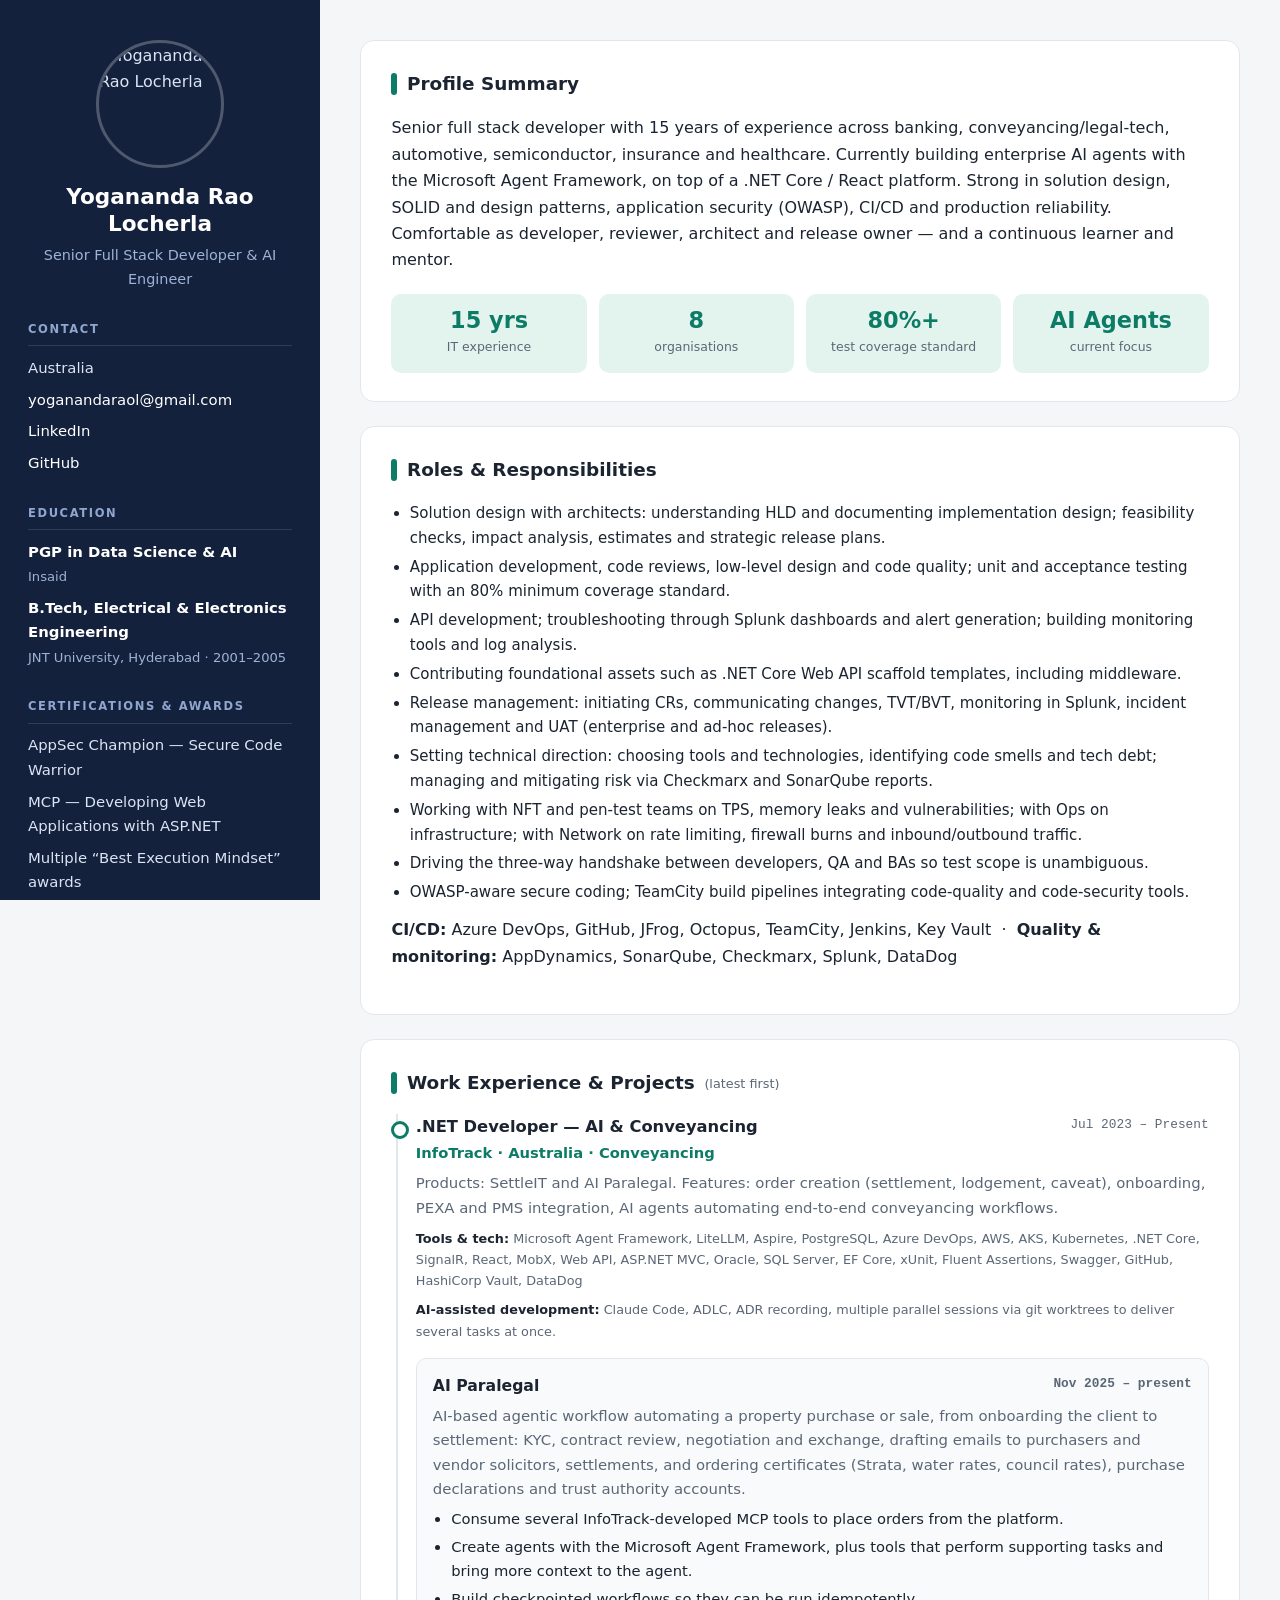
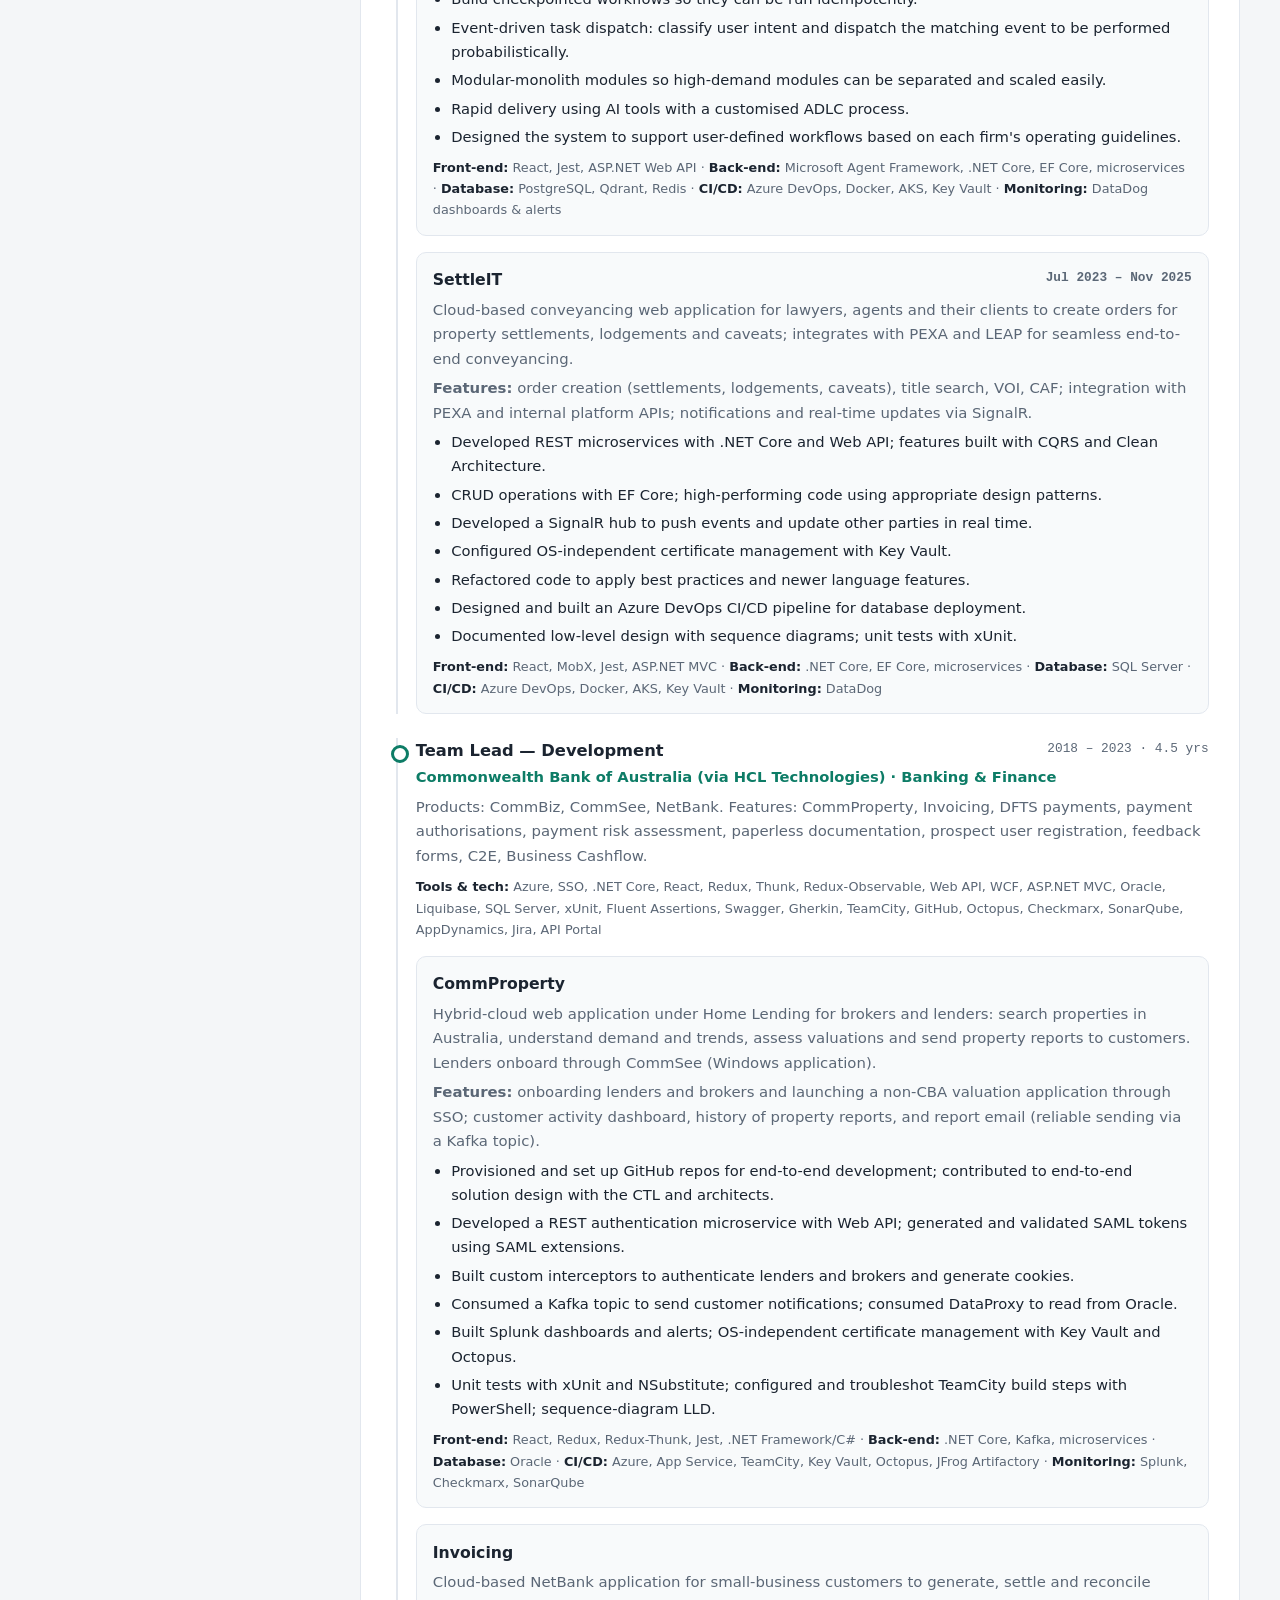
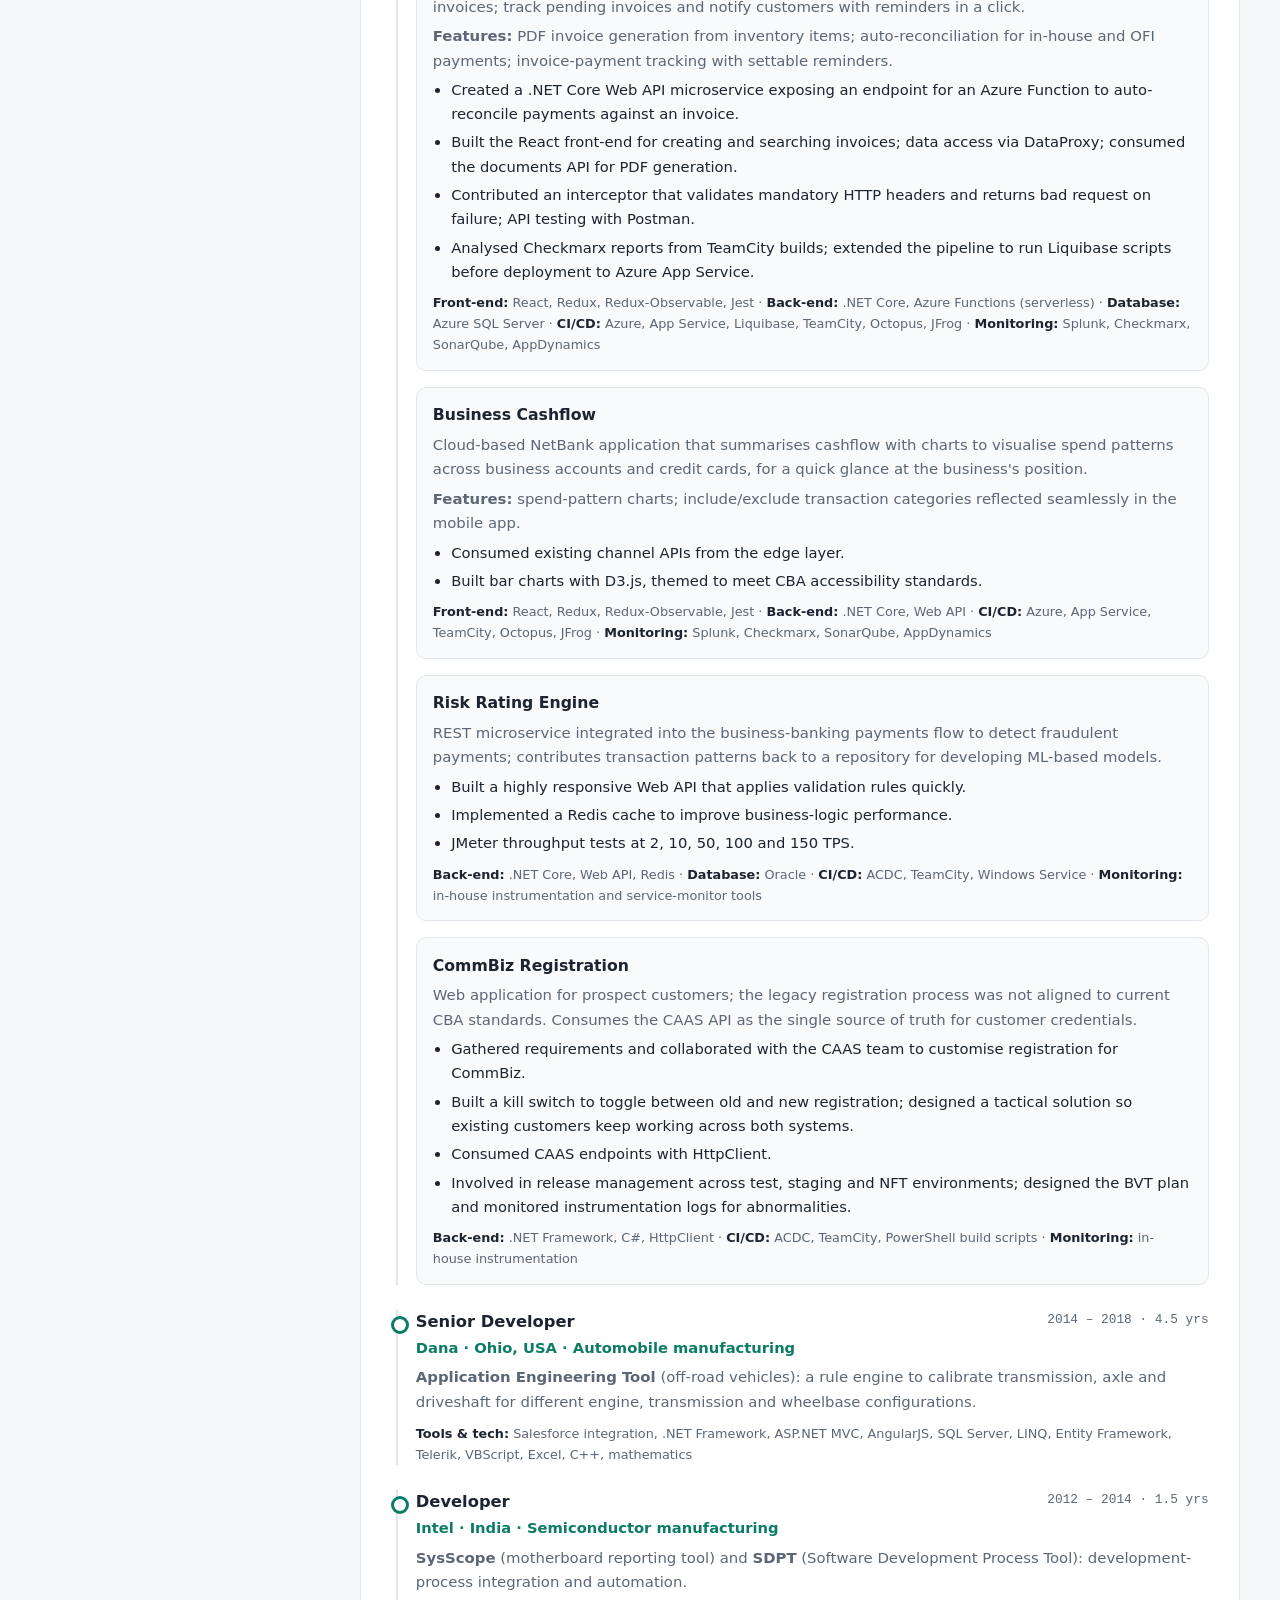
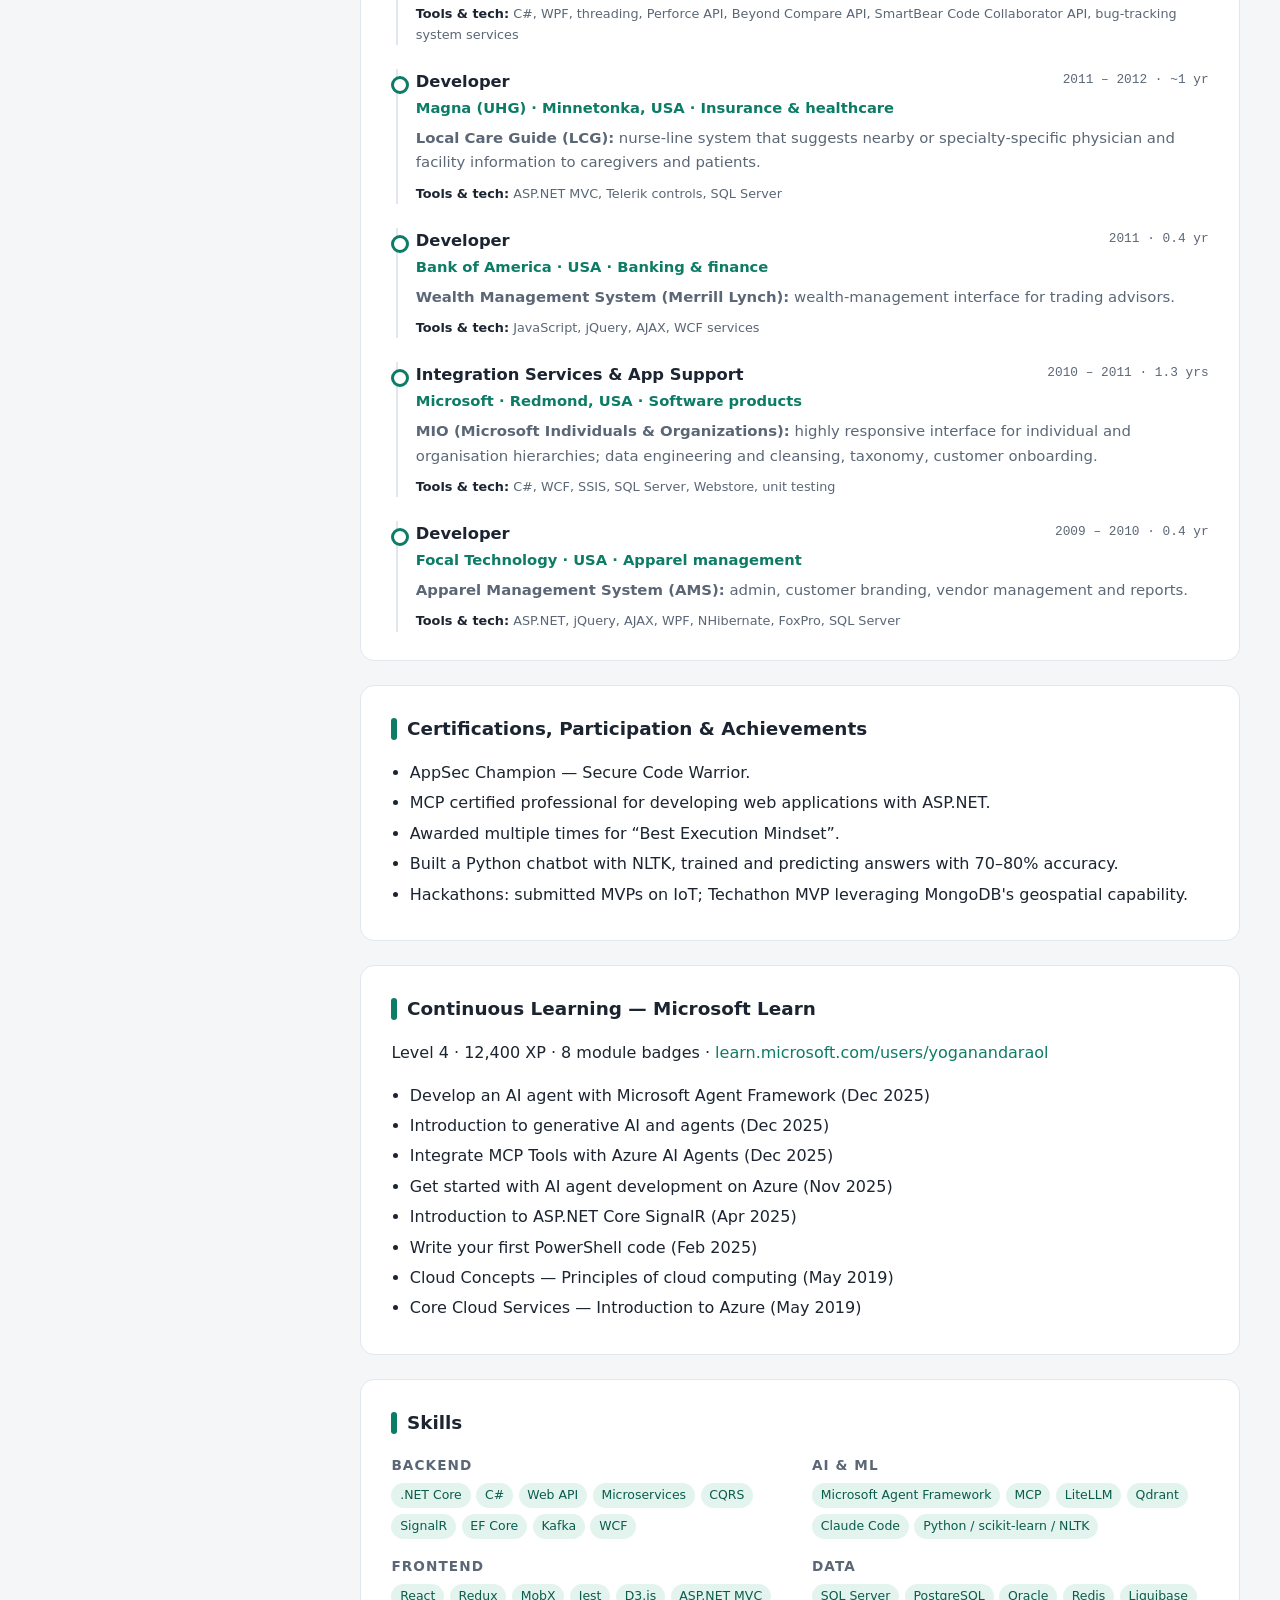
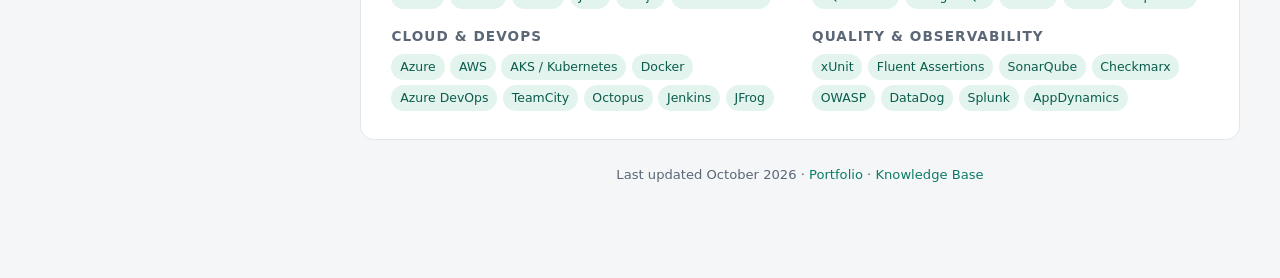
==== commit b4138e40: "add Microsoft Learn progress to portfolio and CV Co-Authored-By: Claude Sonnet 5.5 <noreply@anthropi" ====
--- a/index.html
+++ b/index.html
@@ -255,7 +255,22 @@
     </section>
 
 
-<section id="skills">
+    <section id="learning">
+      <h2>Continuous Learning — Microsoft Learn</h2>
+      <p class="desc">Level 4 · 12,400 XP · 8 module badges · <a href="https://learn.microsoft.com/en-us/users/yoganandaraol/" target="_blank" rel="noopener">learn.microsoft.com/users/yoganandaraol</a></p>
+      <ul>
+        <li>Develop an AI agent with Microsoft Agent Framework <span class="when">(Dec 2025)</span></li>
+        <li>Introduction to generative AI and agents <span class="when">(Dec 2025)</span></li>
+        <li>Integrate MCP Tools with Azure AI Agents <span class="when">(Dec 2025)</span></li>
+        <li>Get started with AI agent development on Azure <span class="when">(Nov 2025)</span></li>
+        <li>Introduction to ASP.NET Core SignalR <span class="when">(Apr 2025)</span></li>
+        <li>Write your first PowerShell code <span class="when">(Feb 2025)</span></li>
+        <li>Cloud Concepts — Principles of cloud computing <span class="when">(May 2019)</span></li>
+        <li>Core Cloud Services — Introduction to Azure <span class="when">(May 2019)</span></li>
+      </ul>
+    </section>
+
+    <section id="skills">
       <h2>Skills</h2>
       <div class="skill-grid">
         <div><h3>Backend</h3><div class="chips"><span class="chip">.NET Core</span><span class="chip">C#</span><span class="chip">Web API</span><span class="chip">Microservices</span><span class="chip">CQRS</span><span class="chip">SignalR</span><span class="chip">EF Core</span><span class="chip">Kafka</span><span class="chip">WCF</span></div></div>
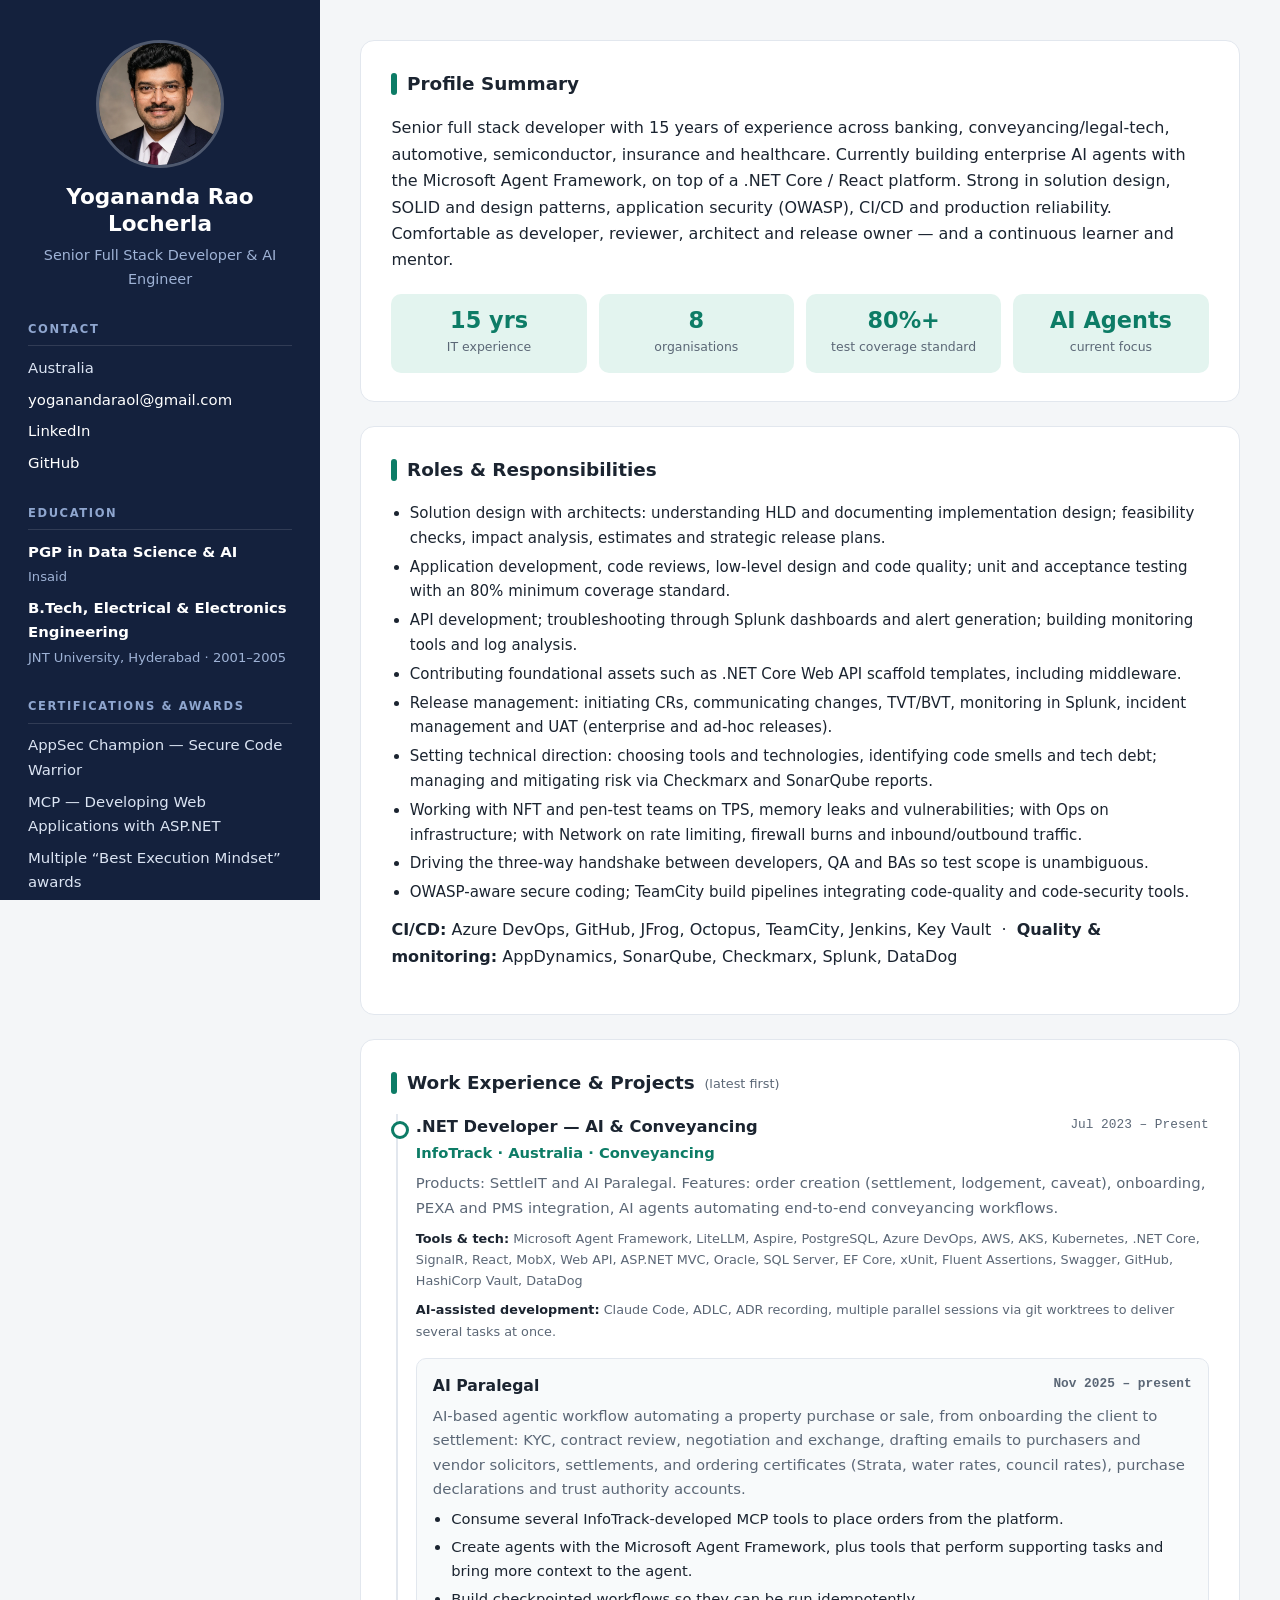
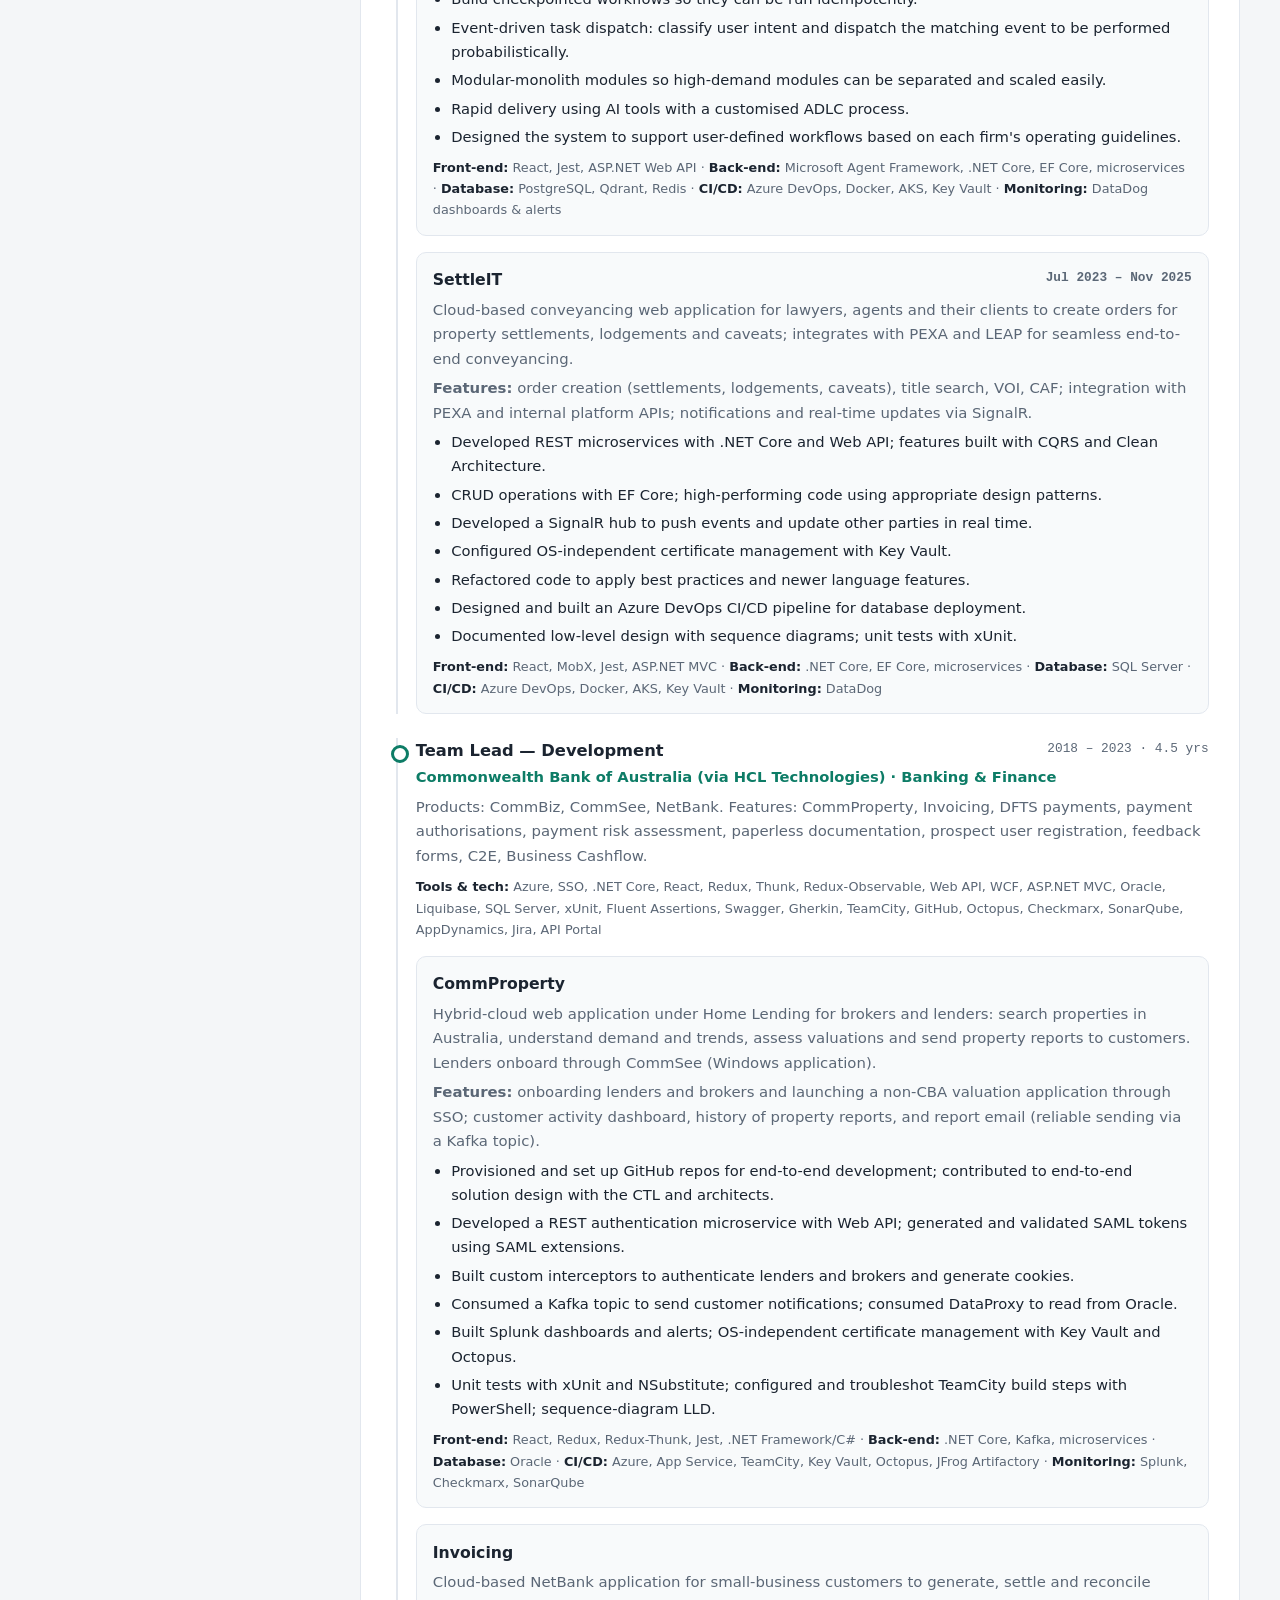
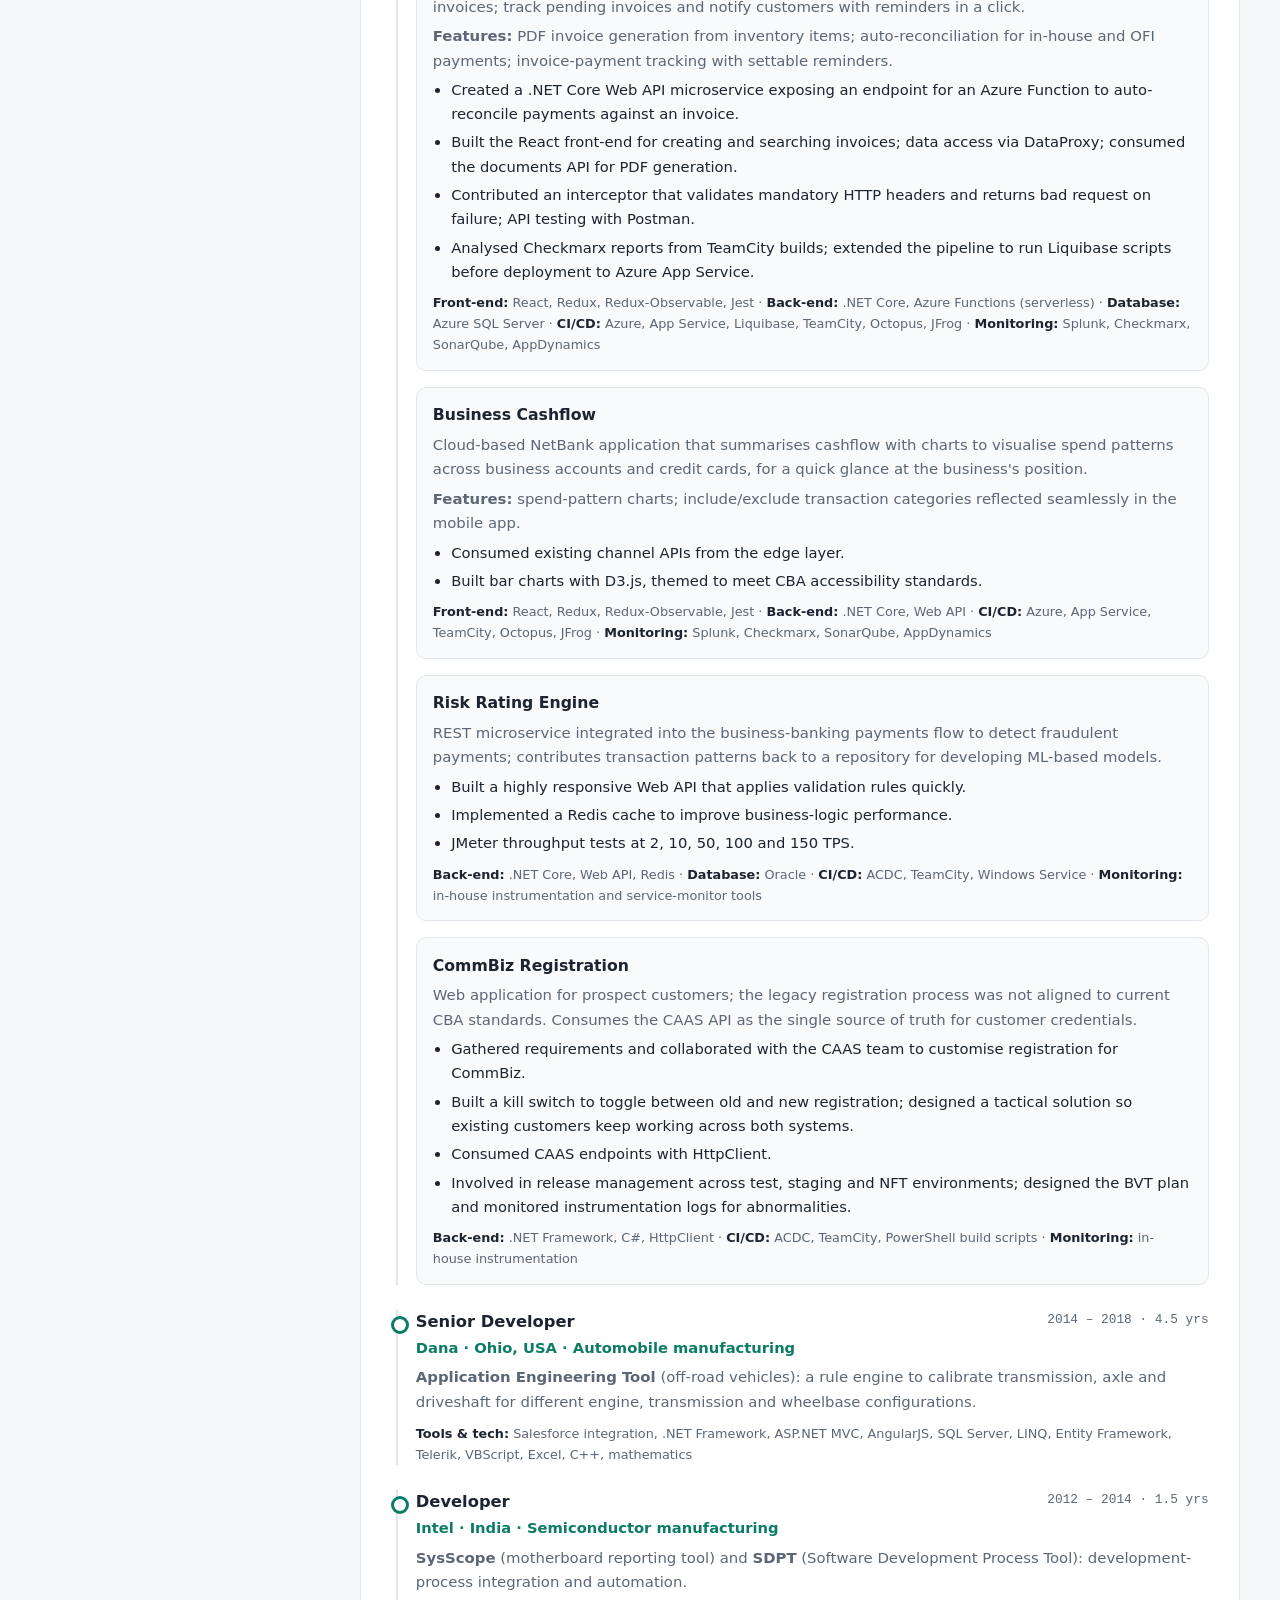
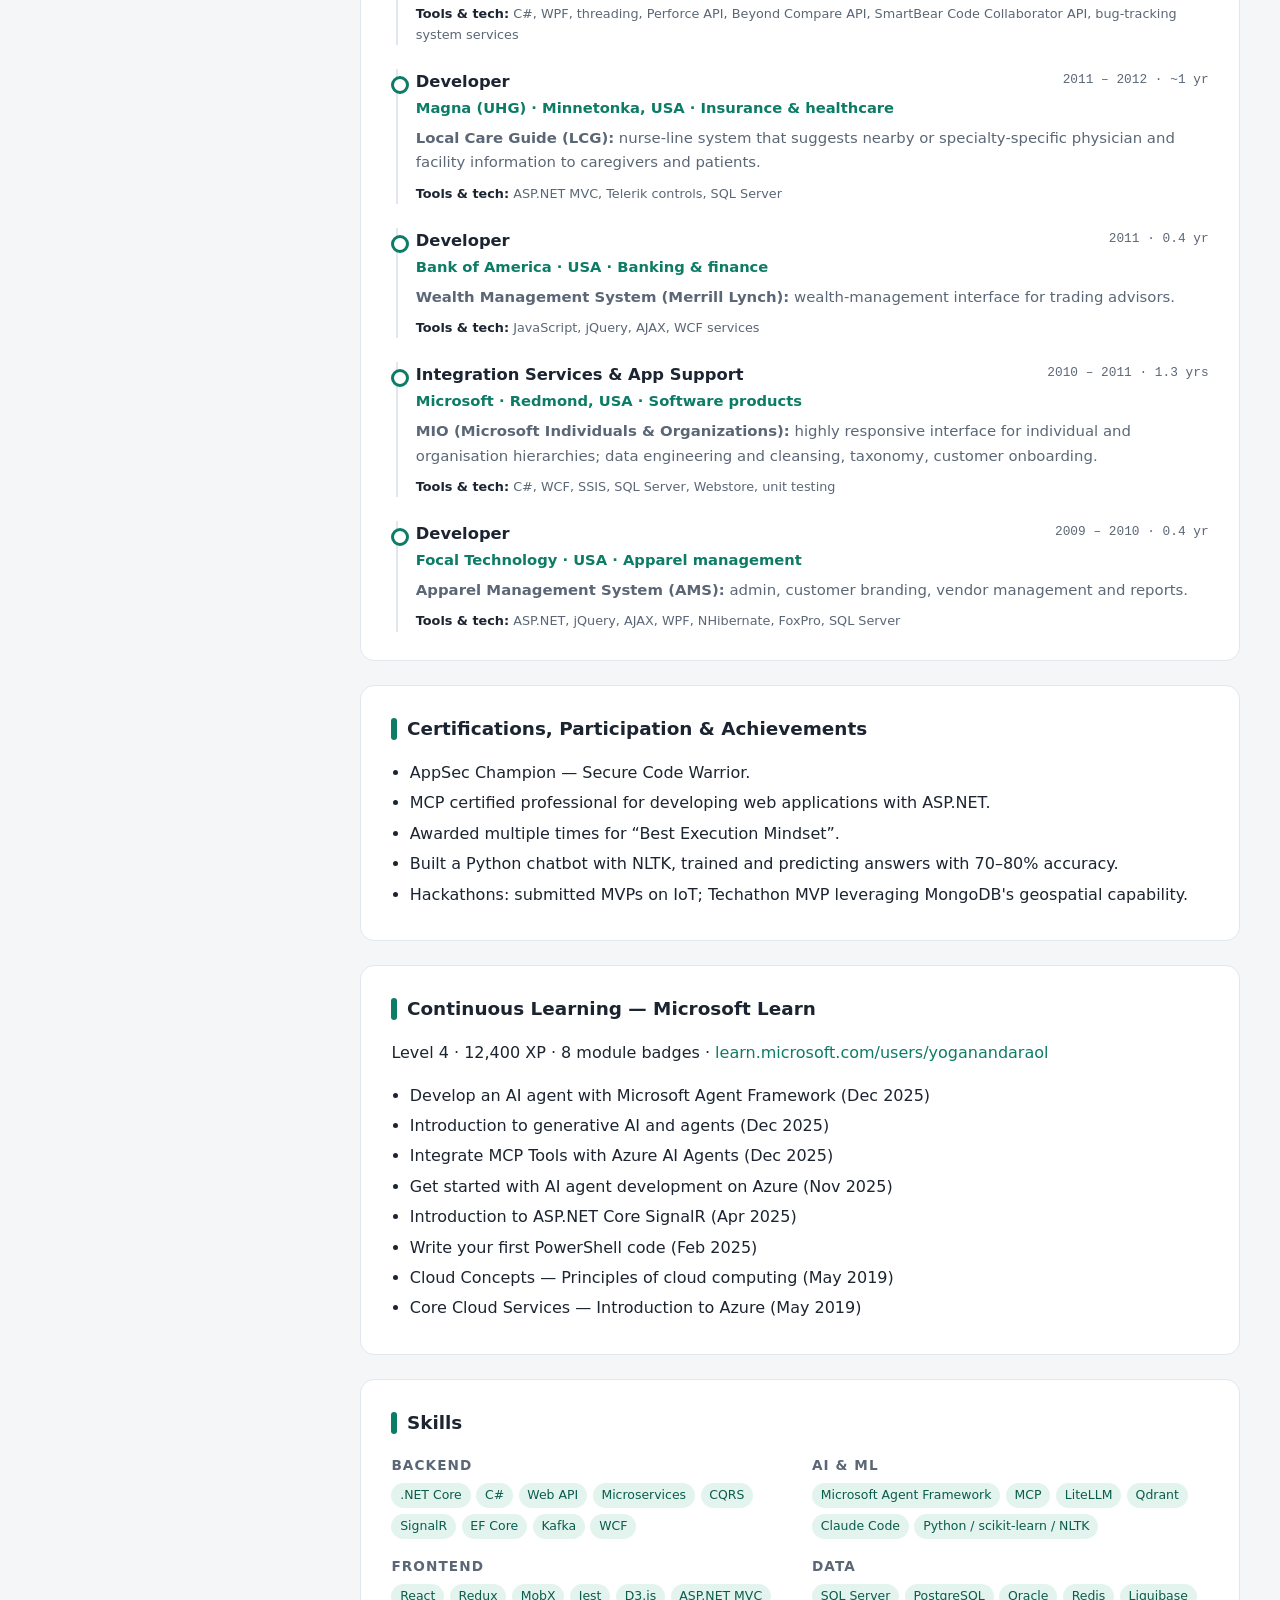
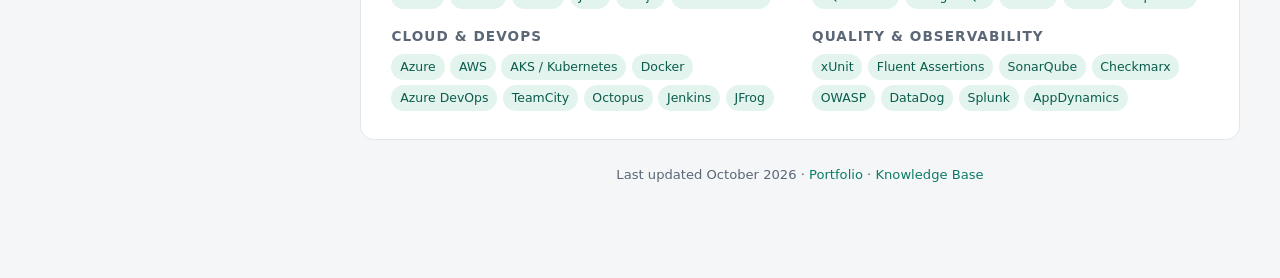
==== commit da092d2d: "use new headshot (assets/yoga-headshot.webp) on CV and portfolio Co-Authored-By: Claude Sonnet 5.5 <" ====
--- a/index.html
+++ b/index.html
@@ -13,7 +13,7 @@
 
   <aside class="side">
     <div class="head">
-      <img class="avatar" src="./assets/yoganandaraol.jpg" alt="Yogananda Rao Locherla">
+      <img class="avatar" src="./assets/yoga-headshot.webp" alt="Yogananda Rao Locherla">
       <h1>Yogananda Rao Locherla</h1>
       <p class="tag">Senior Full Stack Developer &amp; AI Engineer</p>
     </div>
--- a/assets/cv.css
+++ b/assets/cv.css
@@ -24,7 +24,7 @@
 
 /* sidebar */
 .side { background: var(--side); color: var(--side-text); padding: 2.5rem 1.75rem; position: sticky; top: 0; height: 100vh; overflow-y: auto; }
-.avatar { width: 128px; height: 128px; border-radius: 50%; object-fit: cover; border: 3px solid rgba(255,255,255,.25); display: block; margin: 0 auto 1rem; }
+.avatar { width: 128px; height: 128px; border-radius: 50%; object-fit: cover; object-position: center 20%; border: 3px solid rgba(255,255,255,.25); display: block; margin: 0 auto 1rem; }
 .side h1 { font-size: 1.35rem; margin: 0; text-align: center; color: #fff; line-height: 1.25; }
 .side .tag { text-align: center; font-size: .9rem; margin: .4rem 0 1.5rem; color: #9fb3d6; }
 .side h2 { font-size: .72rem; letter-spacing: .14em; text-transform: uppercase; color: #8fa6cf; margin: 1.75rem 0 .6rem; border-bottom: 1px solid rgba(255,255,255,.12); padding-bottom: .4rem; }
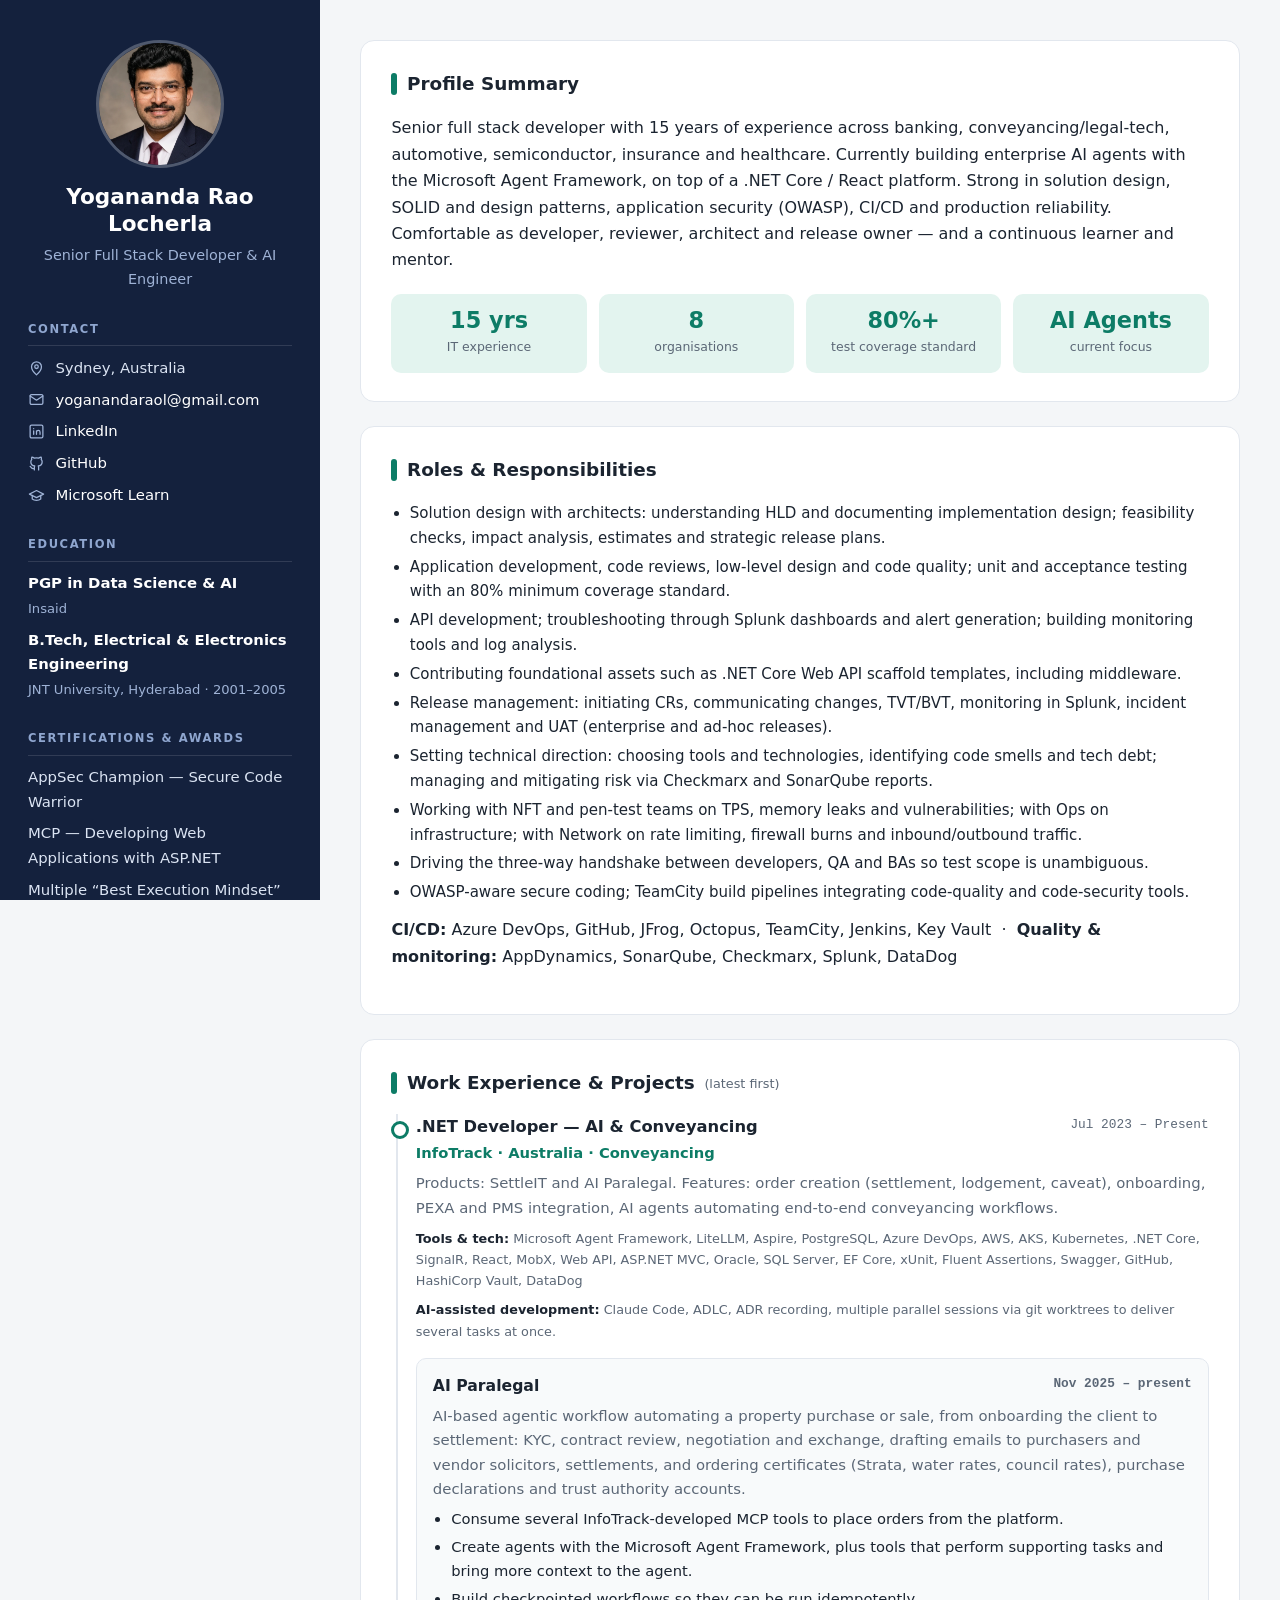
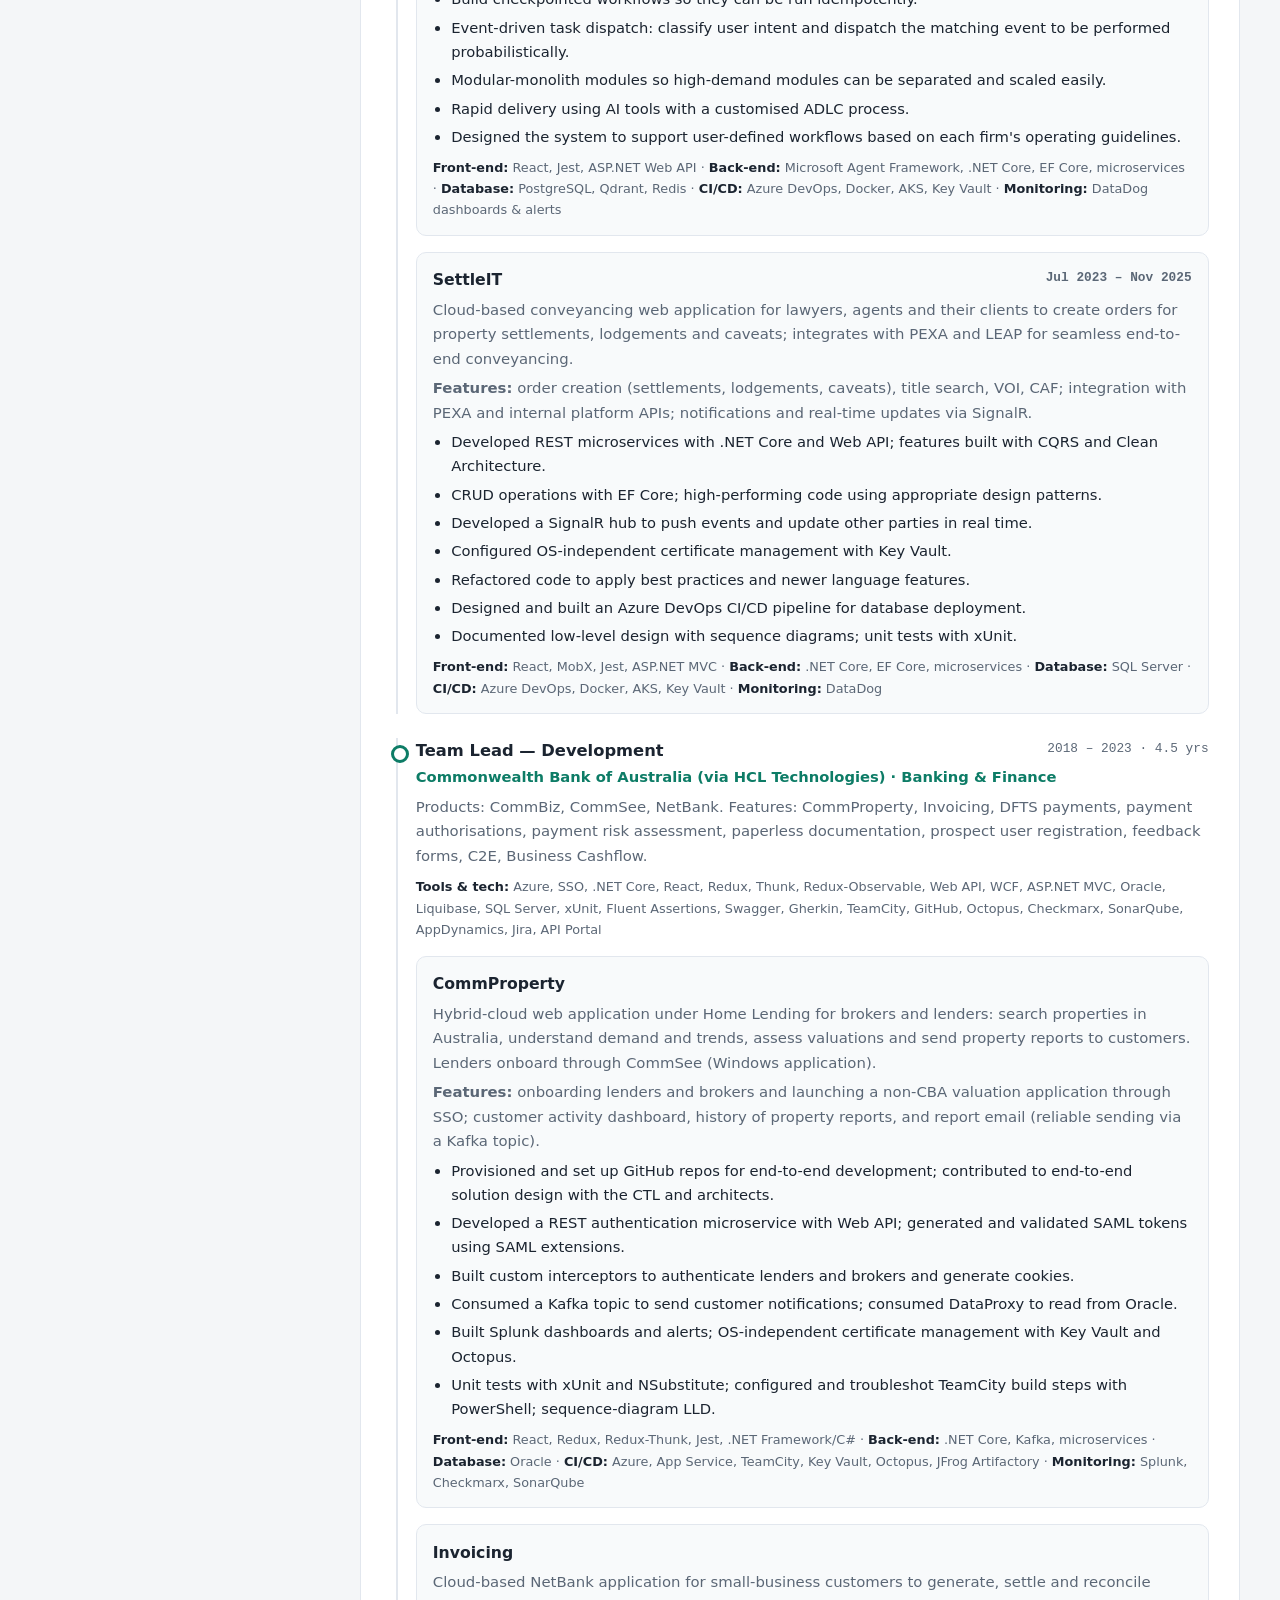
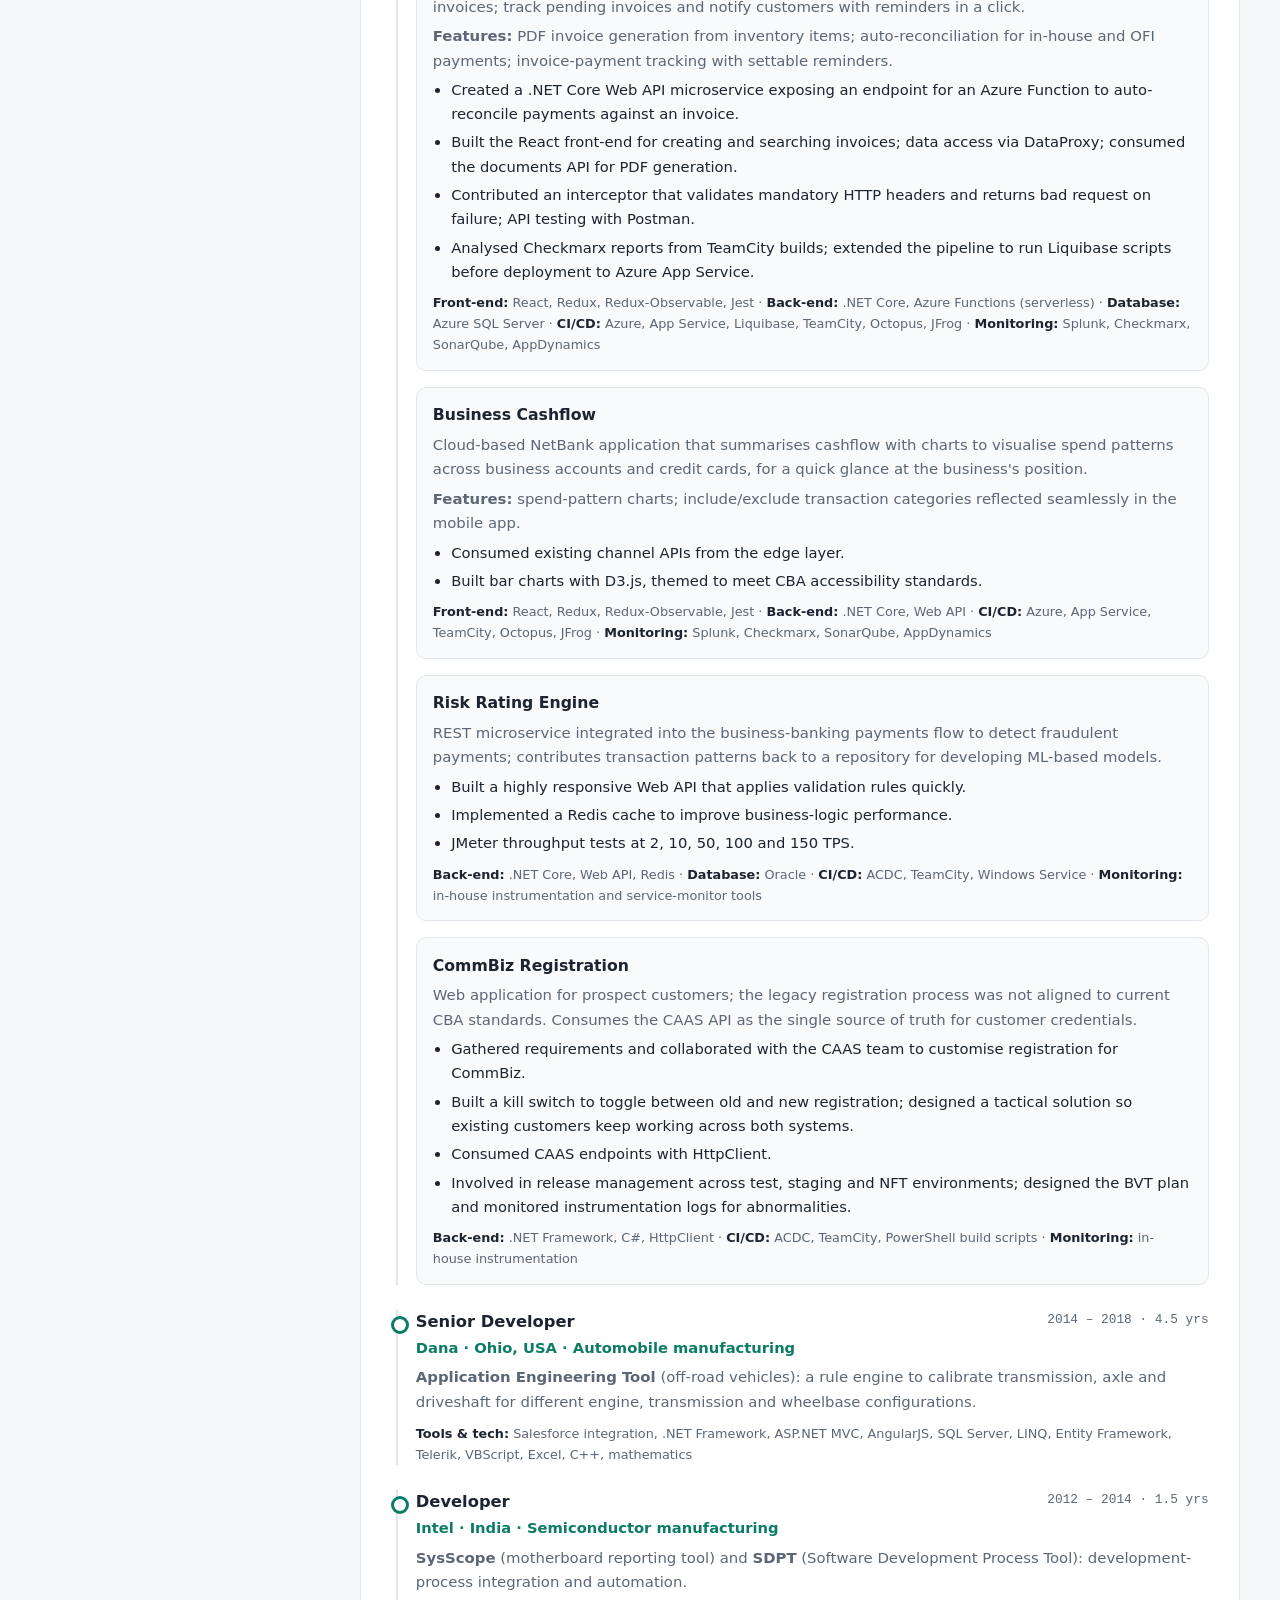
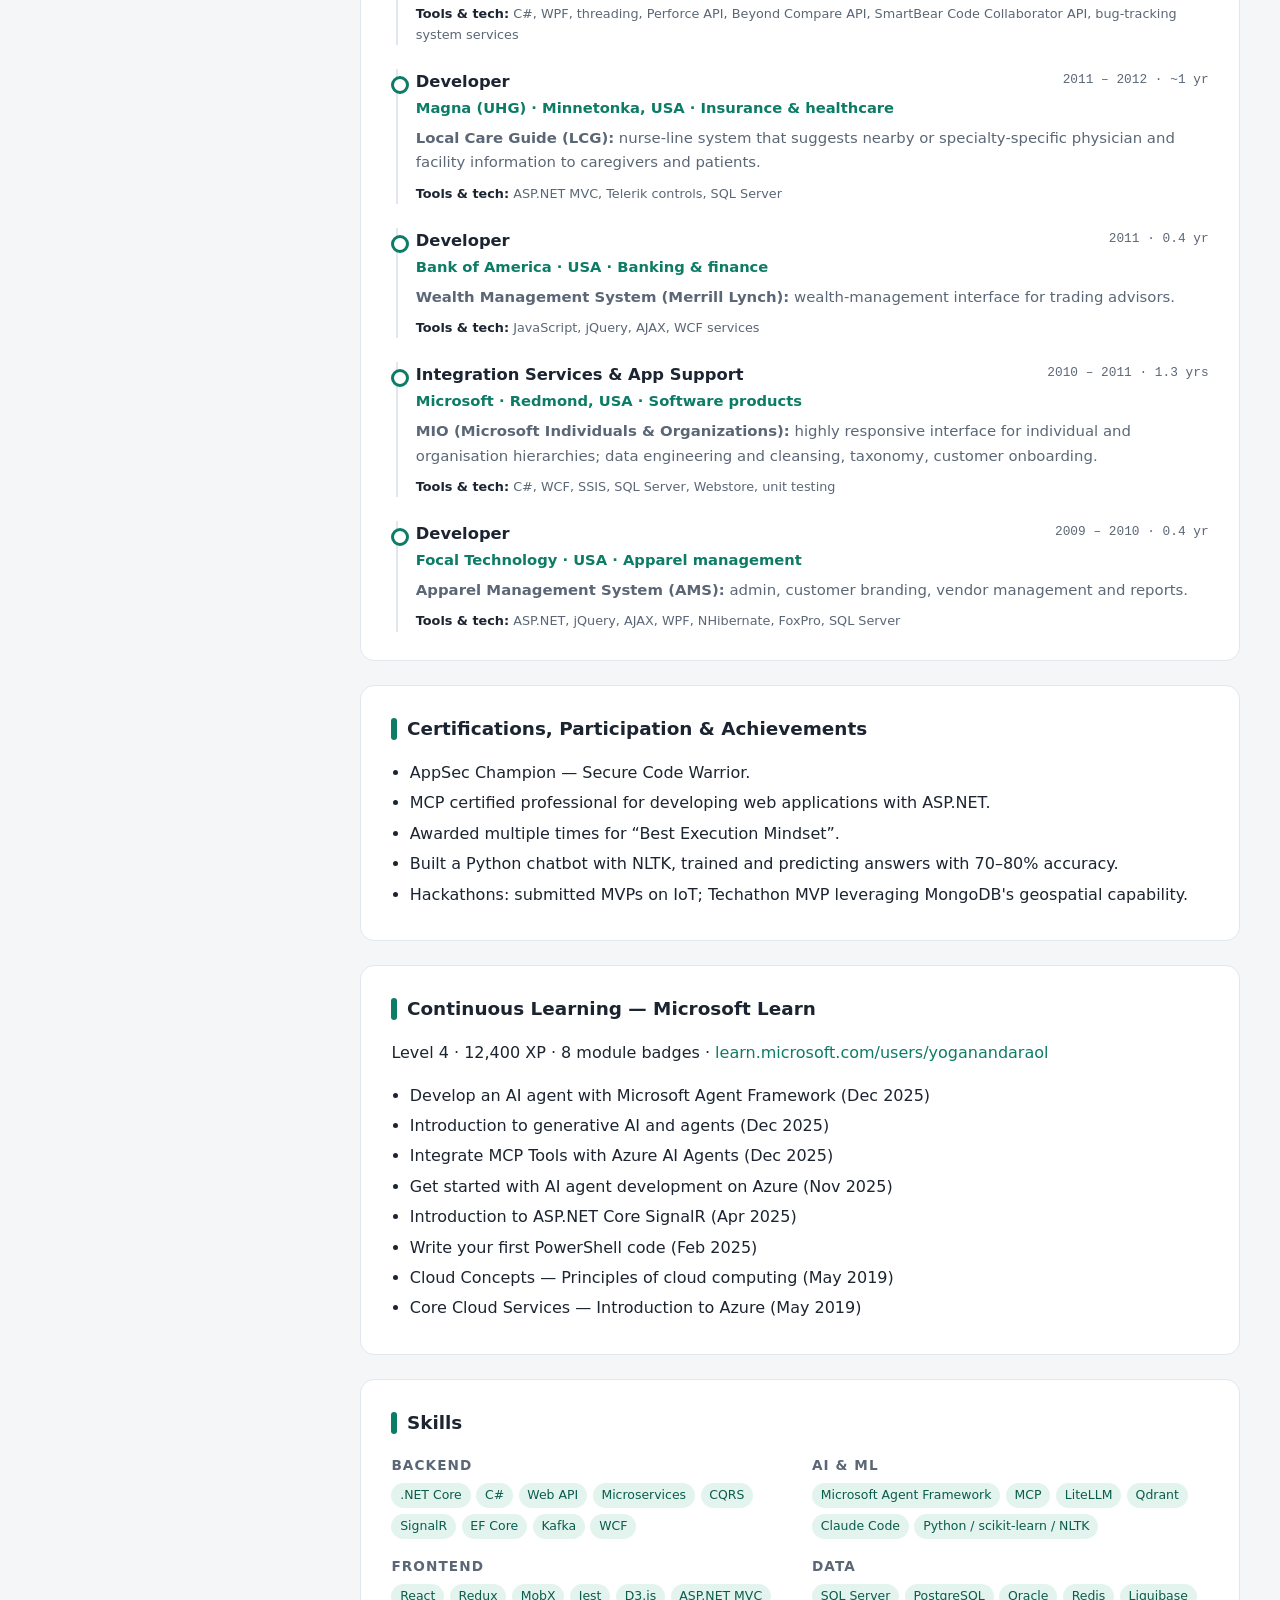
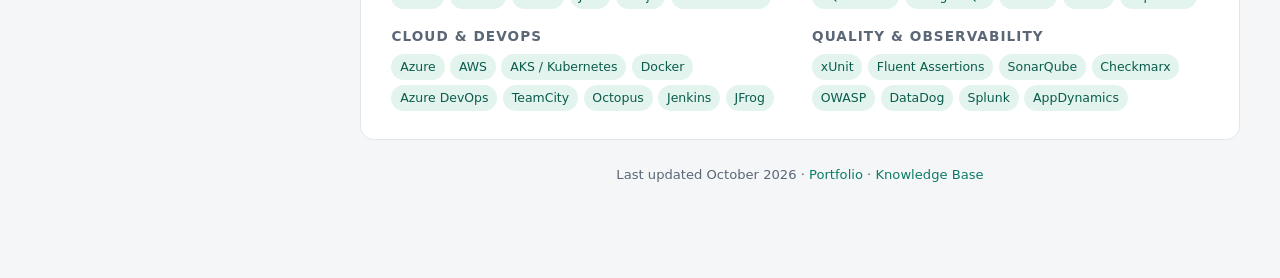
==== commit 9d28d2ac: "CV sidebar: monochrome contact icons, Sydney location, Microsoft Learn link, auto-hiding scrollbar C" ====
--- a/index.html
+++ b/index.html
@@ -20,11 +20,12 @@
 
     <div>
       <h2>Contact</h2>
-      <ul>
-        <li>Australia</li>
-        <li><a href="mailto:yoganandaraol@gmail.com">yoganandaraol@gmail.com</a></li>
-        <li><a href="https://www.linkedin.com/in/yogananda-rao-locherla-121b2213/" target="_blank" rel="noopener">LinkedIn</a></li>
-        <li><a href="https://github.com/yoganandaraol" target="_blank" rel="noopener">GitHub</a></li>
+      <ul class="contact">
+        <li><svg class="ico" viewBox="0 0 24 24" aria-hidden="true"><path d="M12 21s-7-6.2-7-11.5A7 7 0 0 1 19 9.5C19 14.800 12 21 12 21z"/><circle cx="12" cy="9.500" r="2.500"/></svg><span>Sydney, Australia</span></li>
+        <li><svg class="ico" viewBox="0 0 24 24" aria-hidden="true"><rect x="3" y="5" width="18" height="14" rx="2"/><path d="M3 7l9 6 9-6"/></svg><a href="mailto:yoganandaraol@gmail.com">yoganandaraol@gmail.com</a></li>
+        <li><svg class="ico" viewBox="0 0 24 24" aria-hidden="true"><rect x="3" y="3" width="18" height="18" rx="2"/><path d="M8 11v5M8 8v.01M12 16v-5M12 13a2.500 2.500 0 0 1 5 0v3"/></svg><a href="https://www.linkedin.com/in/yogananda-rao-locherla-121b2213/" target="_blank" rel="noopener">LinkedIn</a></li>
+        <li><svg class="ico" viewBox="0 0 24 24" aria-hidden="true"><path d="M9 19c-4.300 1.400-4.300-2.500-6-3m12 5v-3.500c0-1 .1-1.400-.5-2 2.800-.3 5.500-1.400 5.500-6a4.600 4.600 0 0 0-1.300-3.200 4.200 4.200 0 0 0-.1-3.200s-1.100-.3-3.500 1.300a12.300 12.300 0 0 0-6.200 0C6.500 2.800 5.400 3.100 5.400 3.100a4.200 4.200 0 0 0-.1 3.200A4.600 4.600 0 0 0 4 9.500c0 4.600 2.700 5.700 5.500 6-.6.600-.6 1.200-.5 2V21"/></svg><a href="https://github.com/yoganandaraol" target="_blank" rel="noopener">GitHub</a></li>
+        <li><svg class="ico" viewBox="0 0 24 24" aria-hidden="true"><path d="M22 10L12 5 2 10l10 5 10-5z"/><path d="M6 12v5c3 2.500 9 2.500 12 0v-5"/></svg><a href="https://learn.microsoft.com/en-us/users/yoganandaraol/" target="_blank" rel="noopener">Microsoft Learn</a></li>
       </ul>
 
       <h2>Education</h2>
@@ -285,5 +286,8 @@
     <p class="page-foot">Last updated October 2026 · <a href="./portfolio/">Portfolio</a> · <a href="./kb/">Knowledge Base</a></p>
   </main>
 </div>
+<script>
+(function(){var el=document.querySelector(".side"),t;if(!el)return;el.addEventListener("scroll",function(){el.classList.add("scrolling");clearTimeout(t);t=setTimeout(function(){el.classList.remove("scrolling")},900)},{passive:true})})();
+</script>
 </body>
 </html>
--- a/assets/cv.css
+++ b/assets/cv.css
@@ -103,3 +103,16 @@
 .sub .desc { margin: .3rem 0; }
 .sub ul { font-size: .92rem; }
 #responsibilities ul { font-size: .94rem; }
+
+/* contact icons: monochrome line icons that follow the text colour */
+.contact li { display: flex; align-items: center; gap: .65rem; }
+.ico { width: 17px; height: 17px; flex: none; fill: none; stroke: #9fb3d6; stroke-width: 1.8; stroke-linecap: round; stroke-linejoin: round; }
+
+/* sidebar scrollbar: hidden until the sidebar is scrolled */
+.side { scrollbar-width: thin; scrollbar-color: transparent transparent; transition: scrollbar-color .3s; }
+.side.scrolling { scrollbar-color: rgba(255,255,255,.35) transparent; }
+.side::-webkit-scrollbar { width: 6px; }
+.side::-webkit-scrollbar-track { background: transparent; }
+.side::-webkit-scrollbar-thumb { background: transparent; border-radius: 3px; }
+.side.scrolling::-webkit-scrollbar-thumb { background: rgba(255,255,255,.35); }
+@media (max-width: 980px) { .contact { grid-column: auto; } }
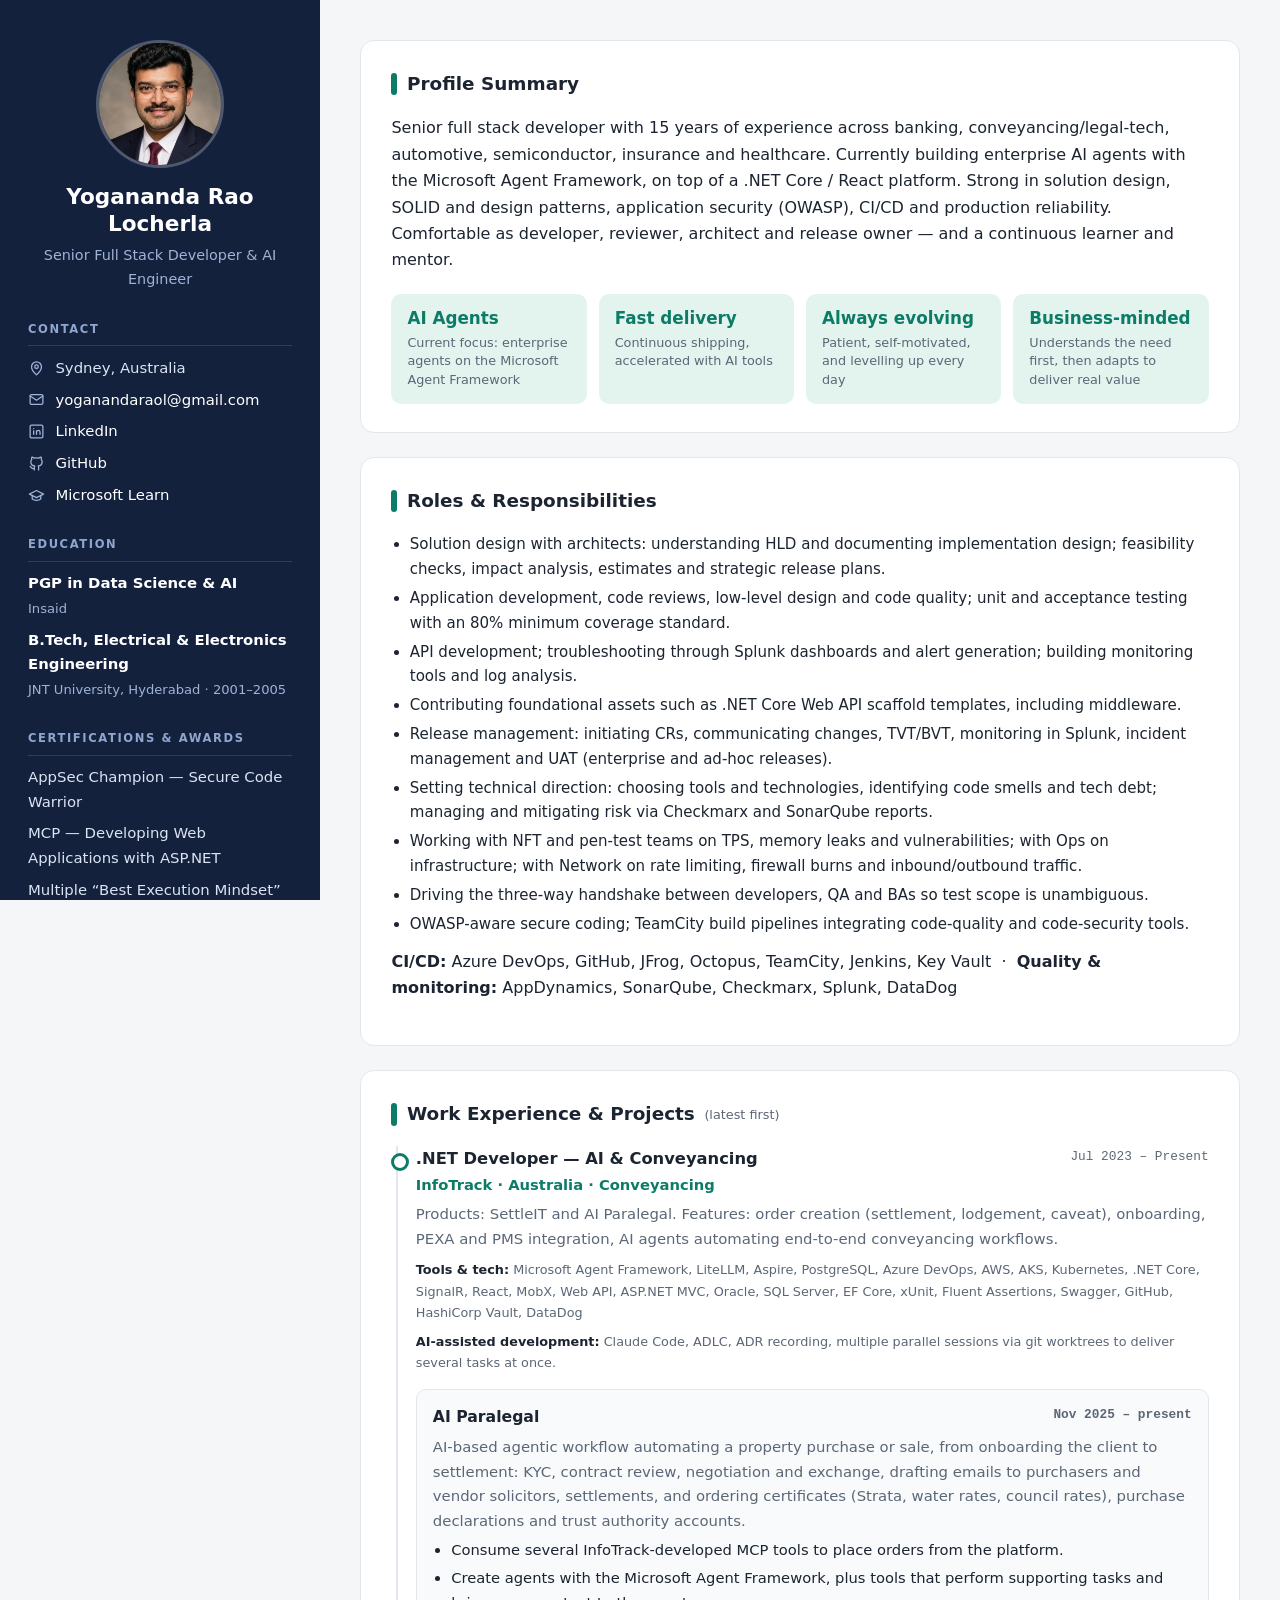
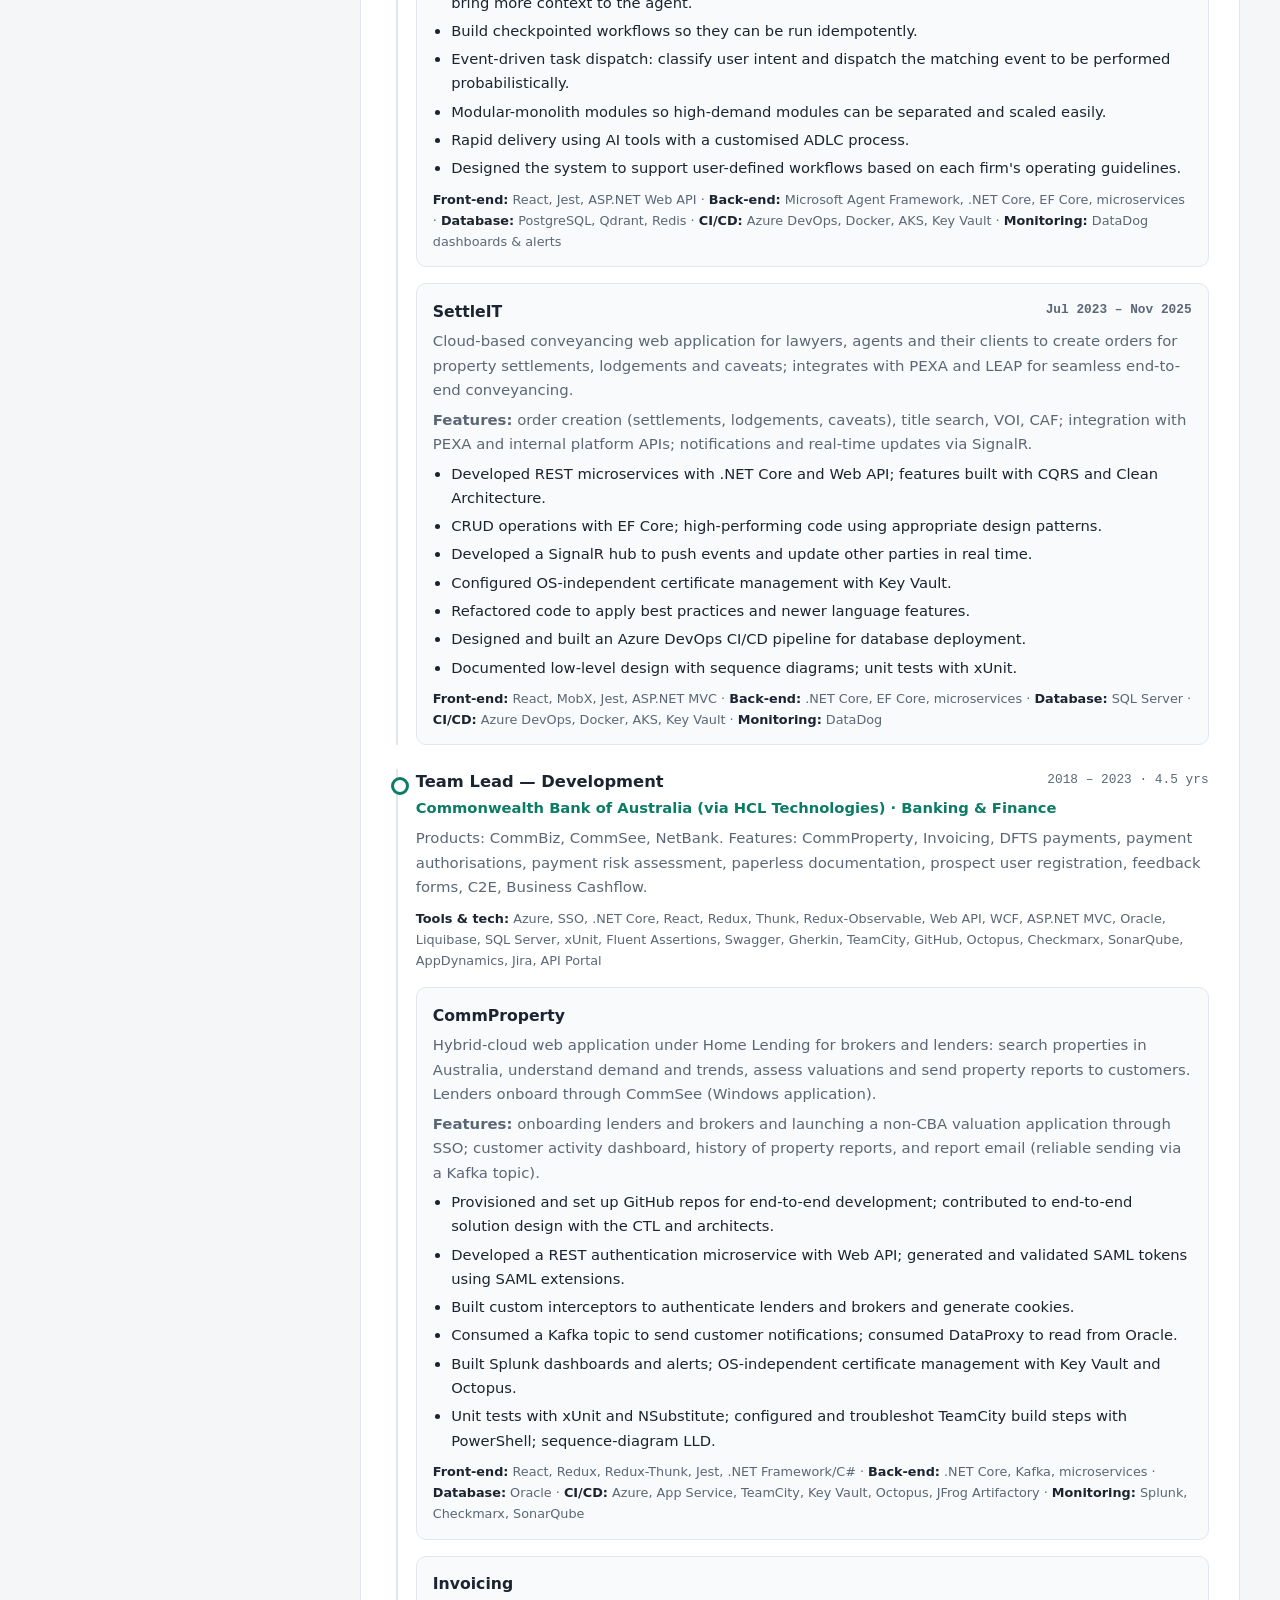
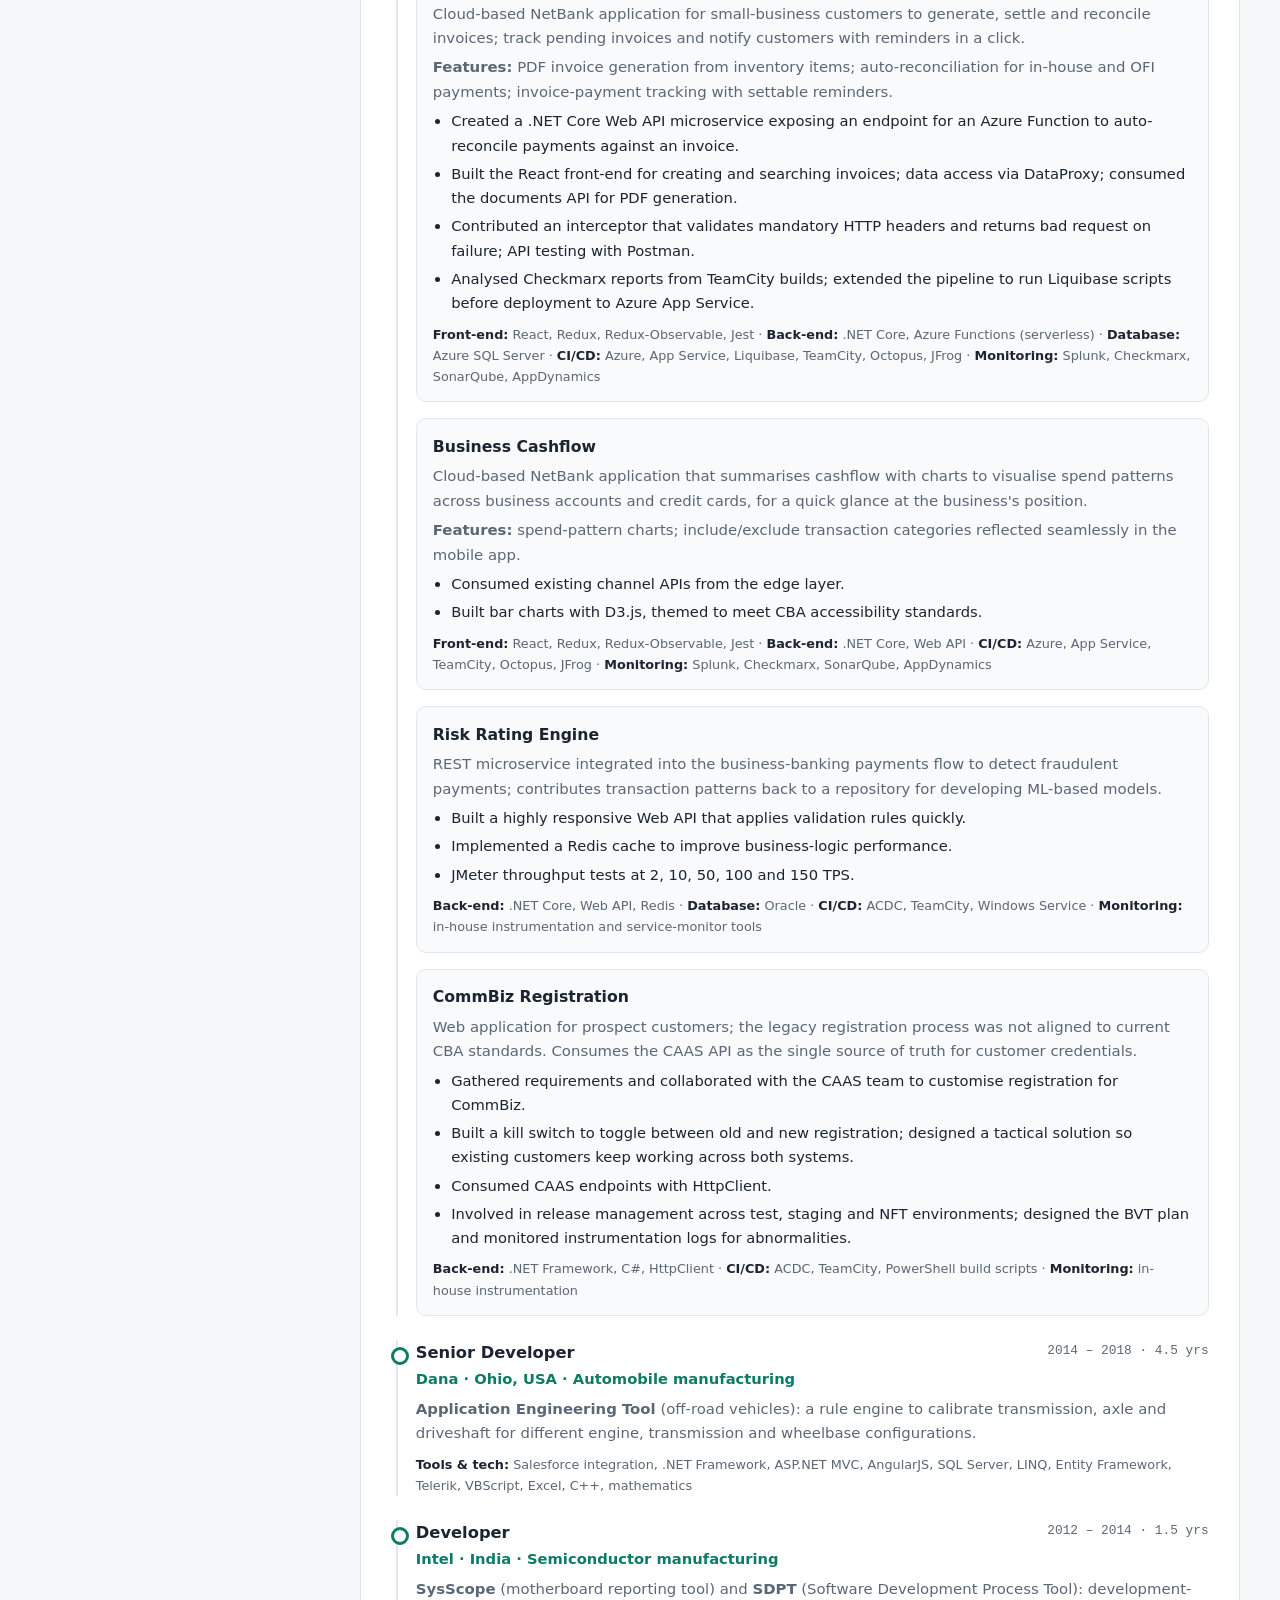
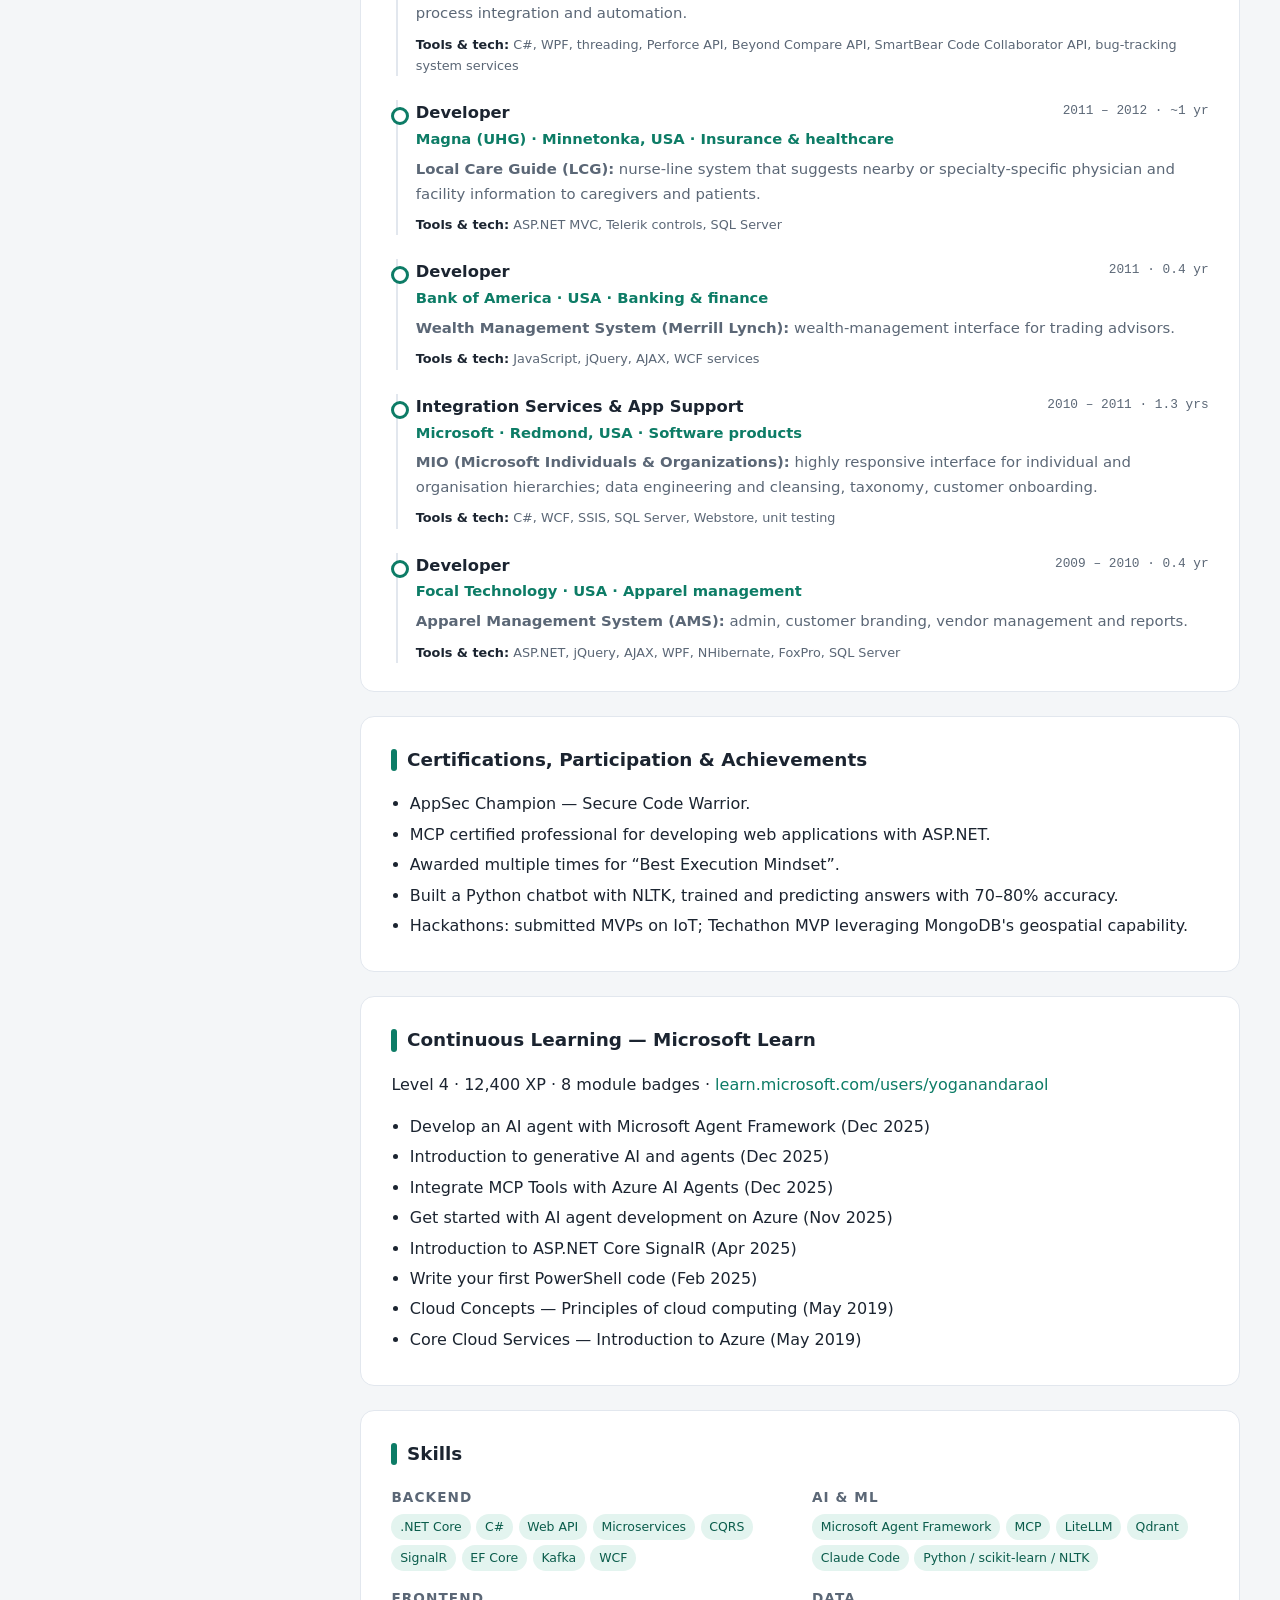
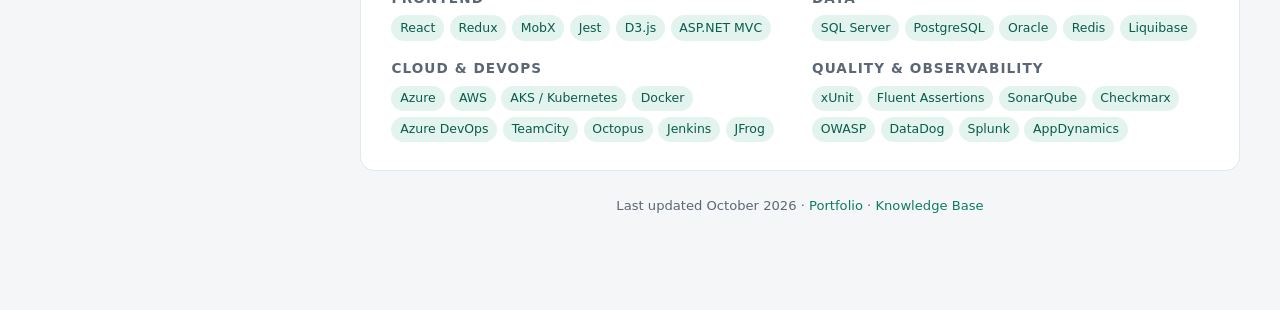
==== commit 46f33030: "replace summary stats with four highlight cards on CV and portfolio Co-Authored-By: Claude Sonnet 5." ====
--- a/index.html
+++ b/index.html
@@ -67,10 +67,10 @@
         (OWASP), CI/CD and production reliability. Comfortable as developer, reviewer, architect and release owner —
         and a continuous learner and mentor.</p>
       <div class="stats">
-        <div class="stat"><b>15 yrs</b><span>IT experience</span></div>
-        <div class="stat"><b>8</b><span>organisations</span></div>
-        <div class="stat"><b>80%+</b><span>test coverage standard</span></div>
-        <div class="stat"><b>AI Agents</b><span>current focus</span></div>
+        <div class="stat"><b>AI Agents</b><span>Current focus: enterprise agents on the Microsoft Agent Framework</span></div>
+        <div class="stat"><b>Fast delivery</b><span>Continuous shipping, accelerated with AI tools</span></div>
+        <div class="stat"><b>Always evolving</b><span>Patient, self-motivated, and levelling up every day</span></div>
+        <div class="stat"><b>Business-minded</b><span>Understands the need first, then adapts to deliver real value</span></div>
       </div>
     </section>
 
--- a/assets/cv.css
+++ b/assets/cv.css
@@ -116,3 +116,10 @@
 .side::-webkit-scrollbar-thumb { background: transparent; border-radius: 3px; }
 .side.scrolling::-webkit-scrollbar-thumb { background: rgba(255,255,255,.35); }
 @media (max-width: 980px) { .contact { grid-column: auto; } }
+
+/* highlight cards */
+.stat { text-align: left; padding: .9rem 1rem; }
+.stat b { font-size: 1.05rem; line-height: 1.3; margin-bottom: .25rem; }
+.stat span { font-size: .8rem; line-height: 1.45; display: block; }
+@media (max-width: 980px) { .stats { grid-template-columns: repeat(2, 1fr); } }
+@media (max-width: 420px) { .stats { grid-template-columns: 1fr; } }
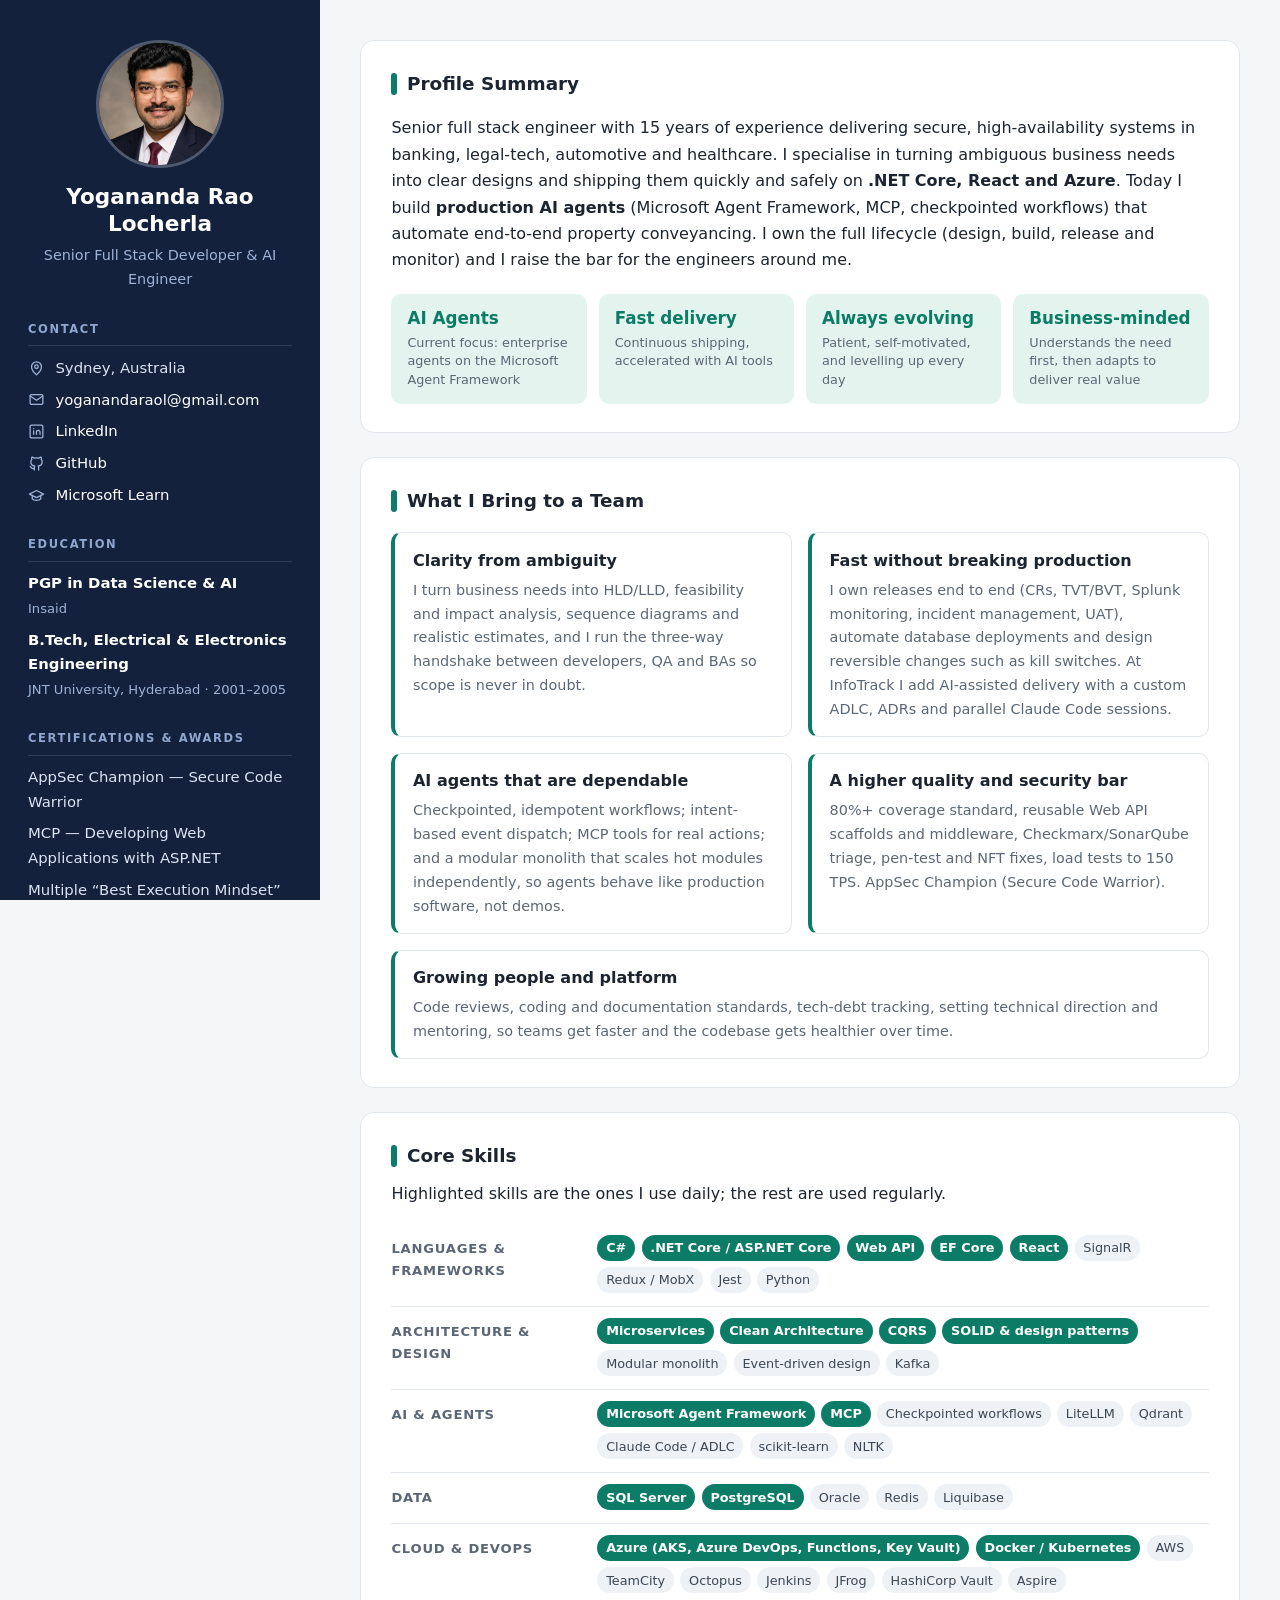
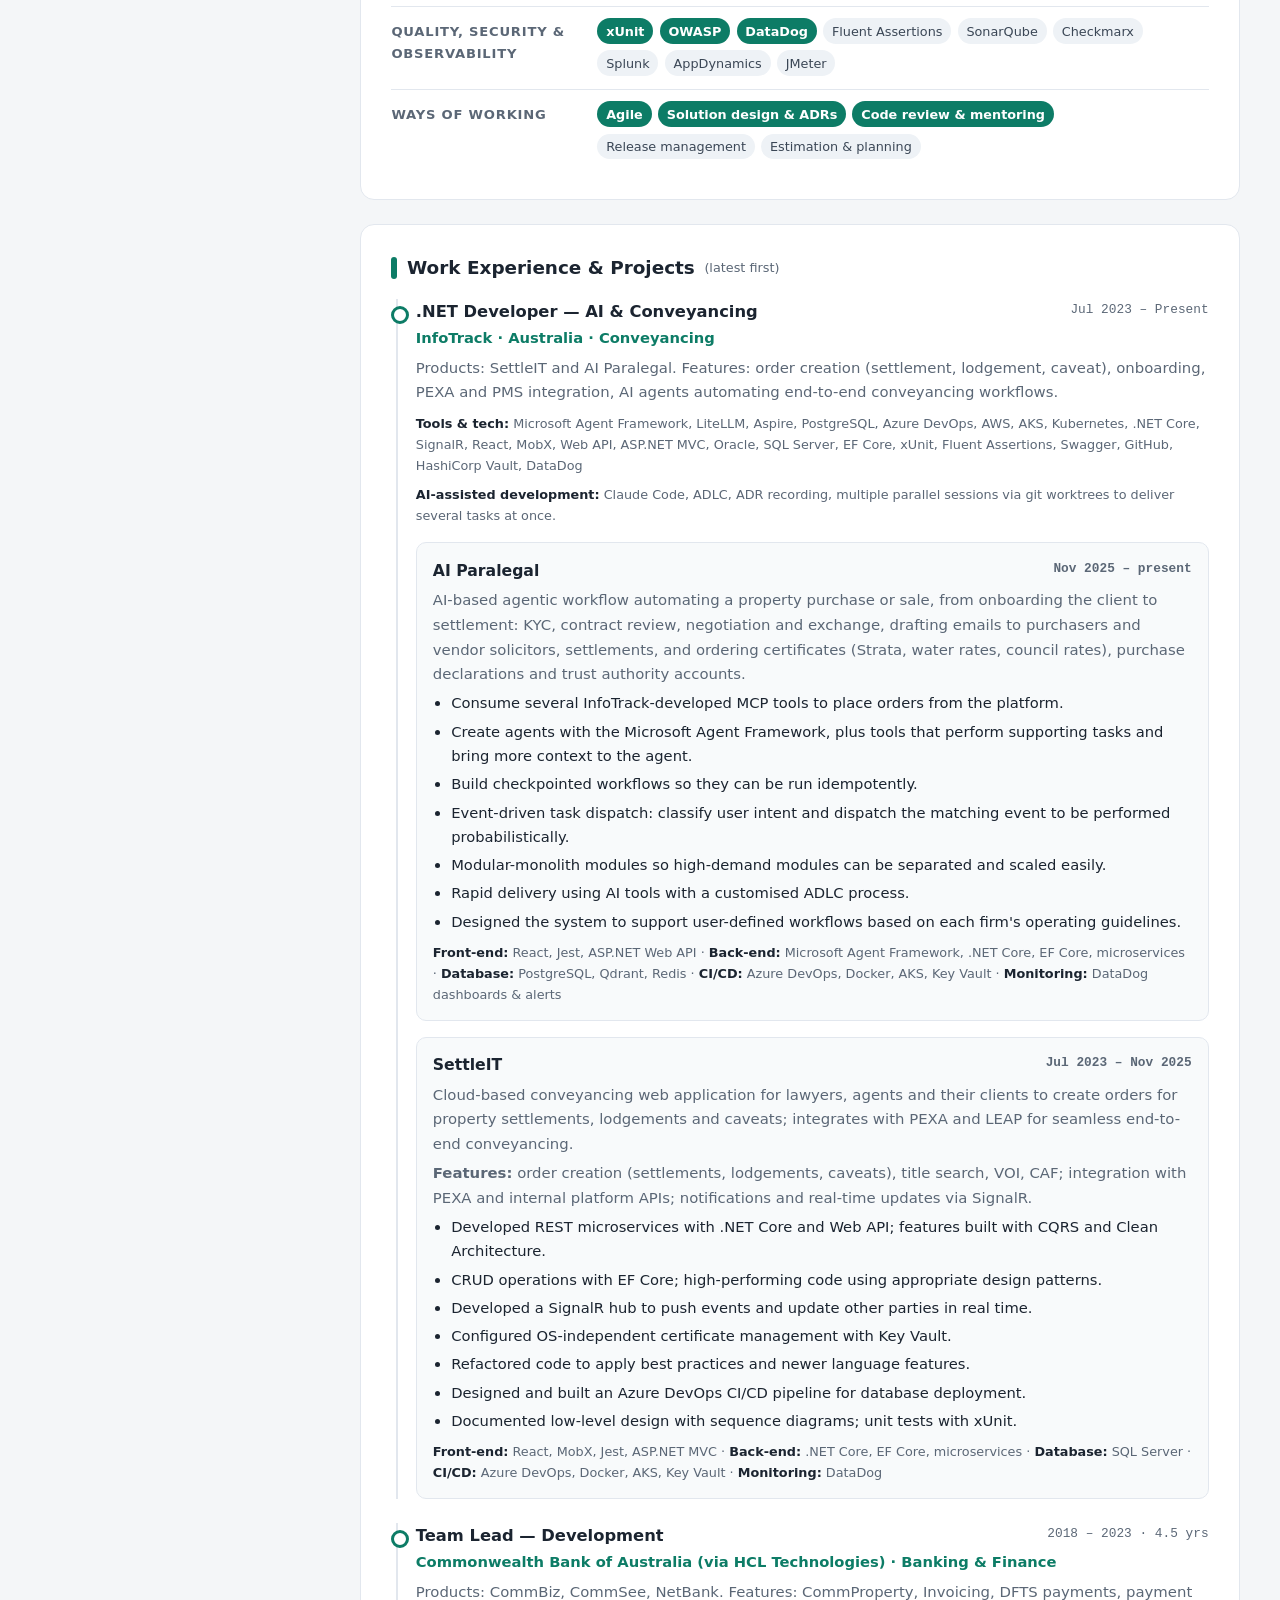
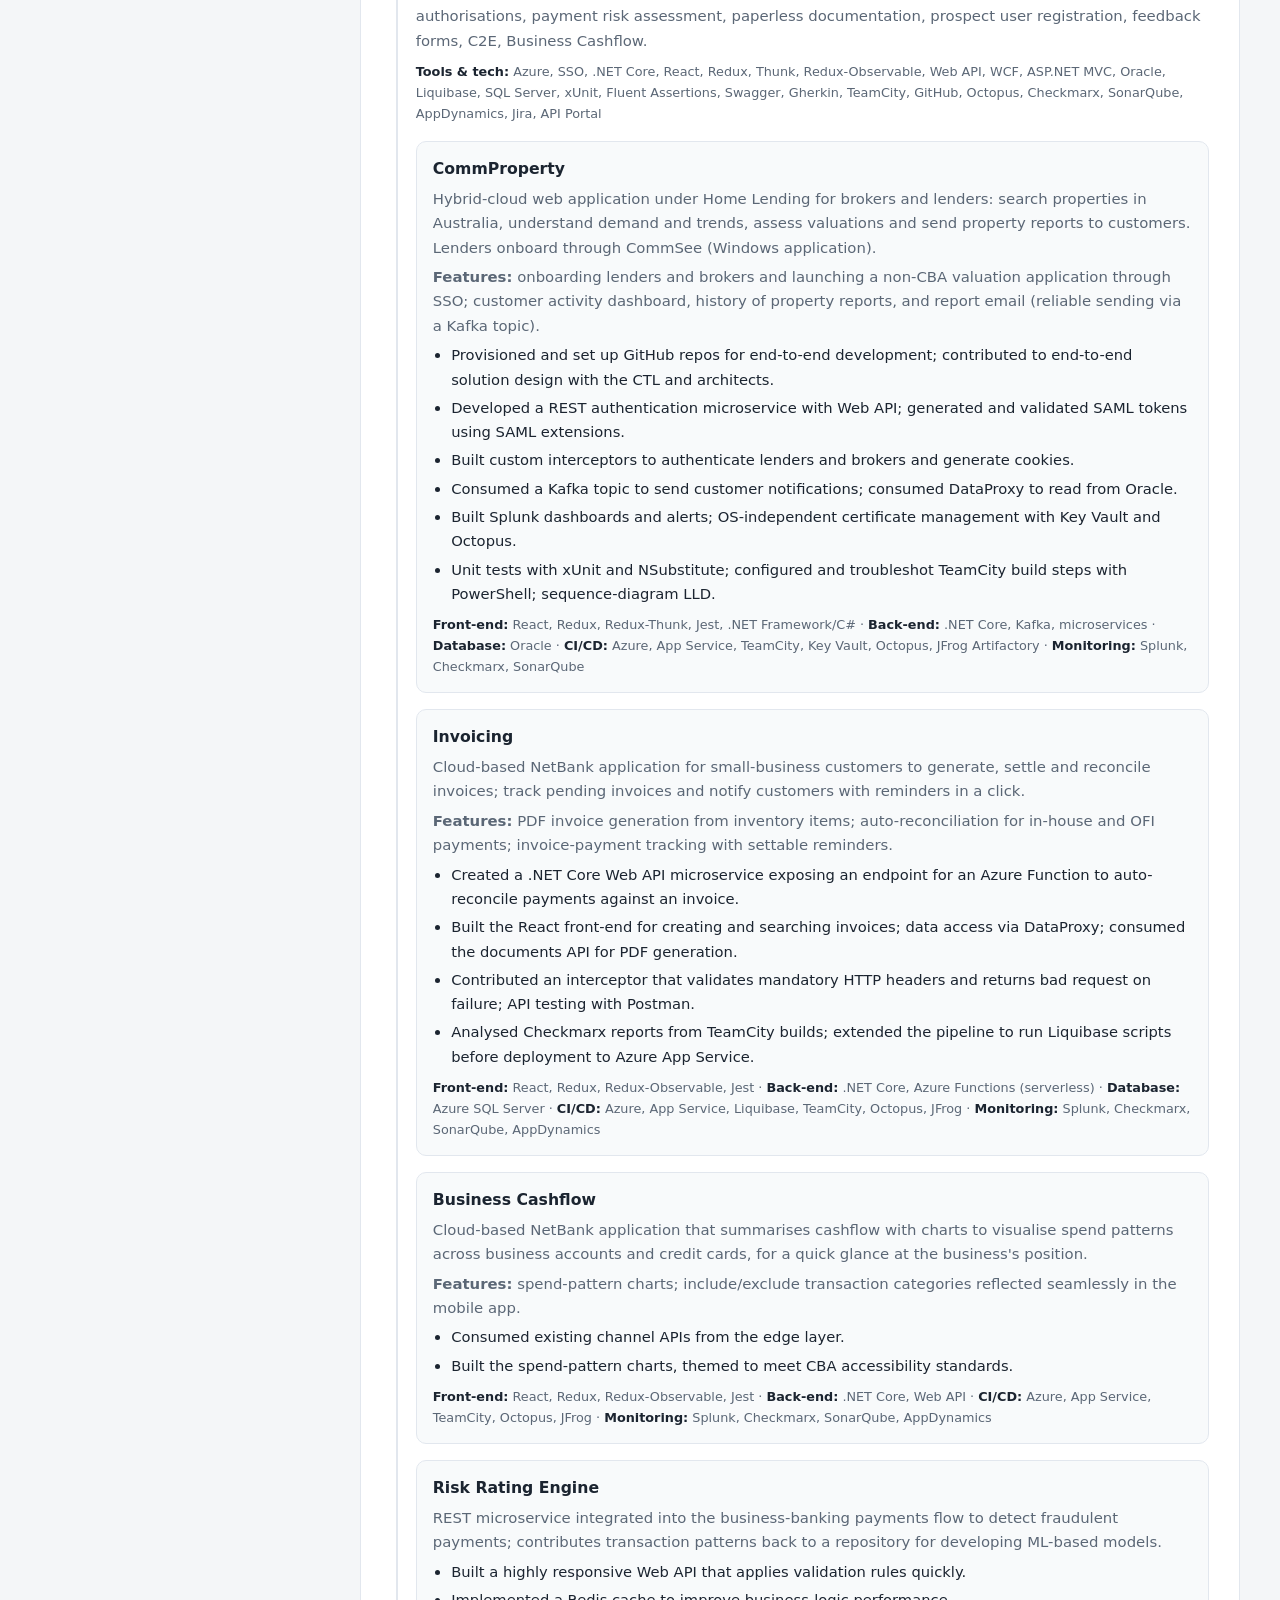
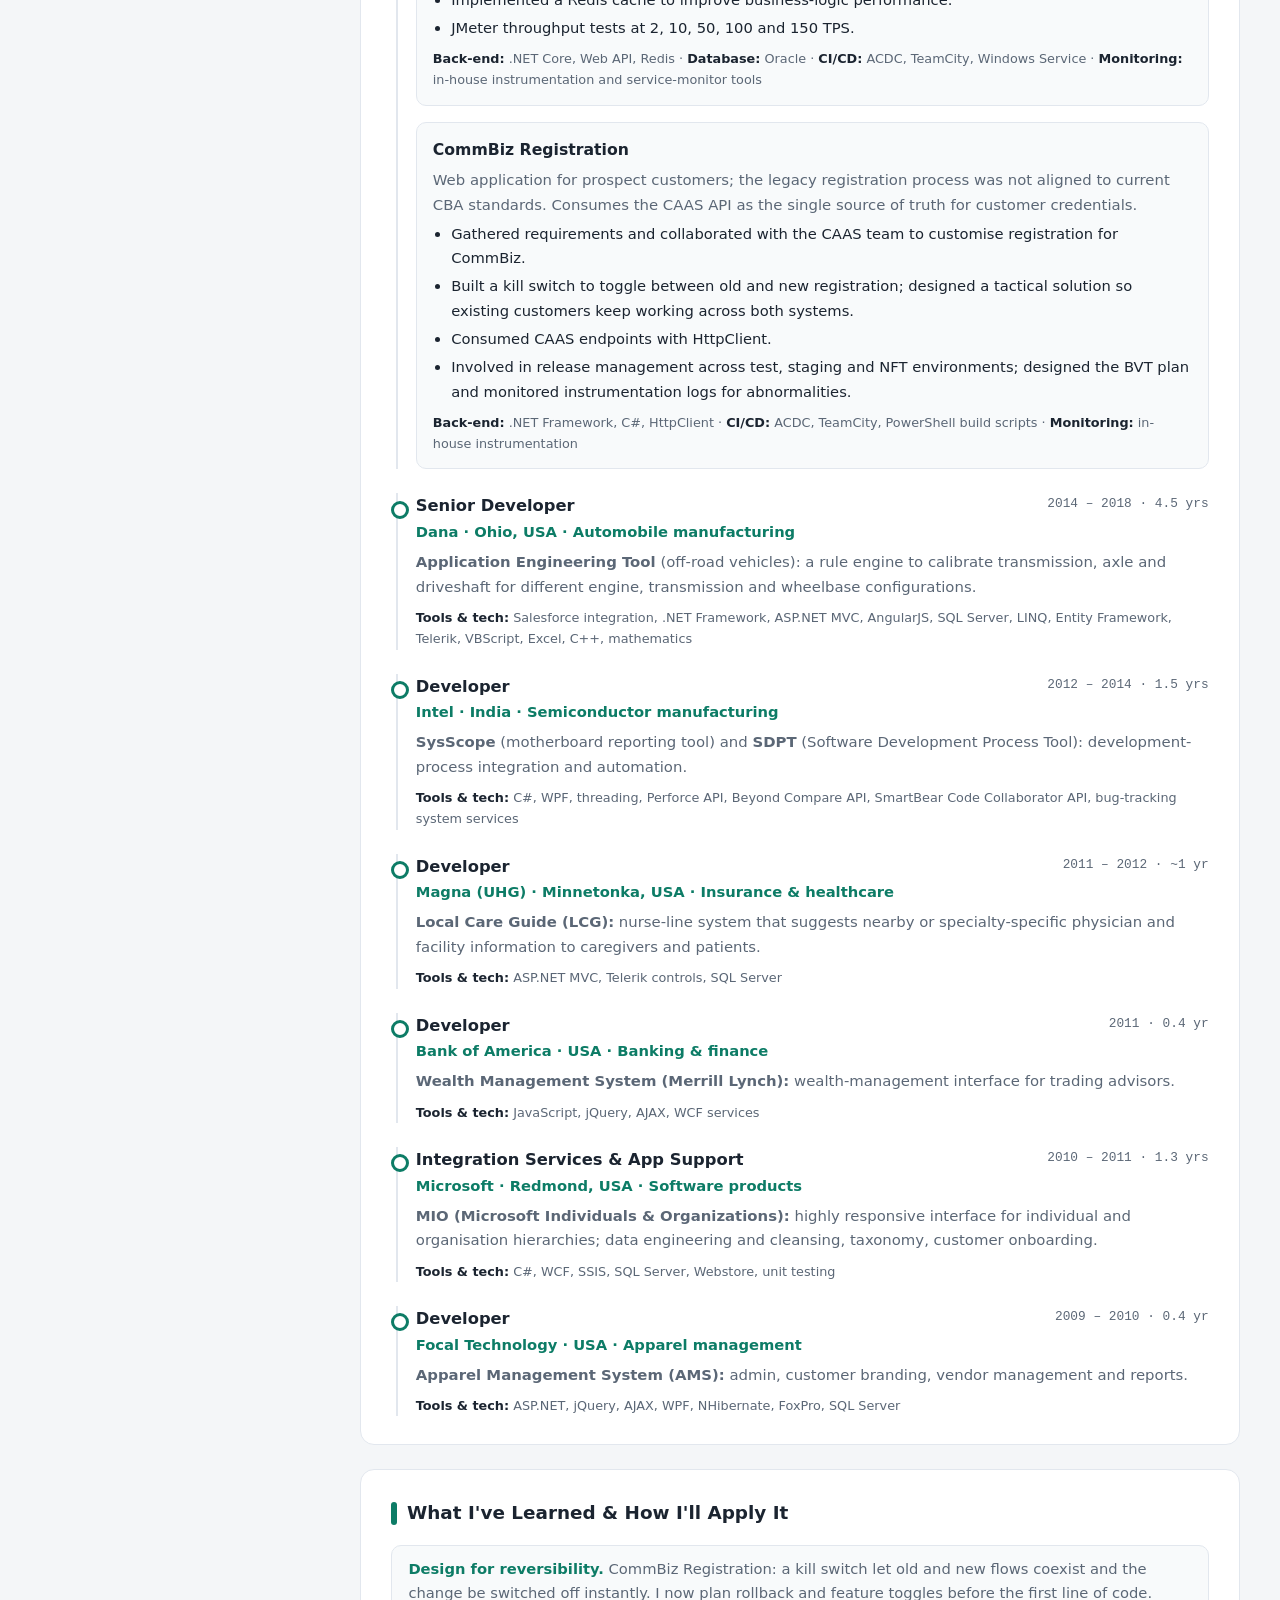
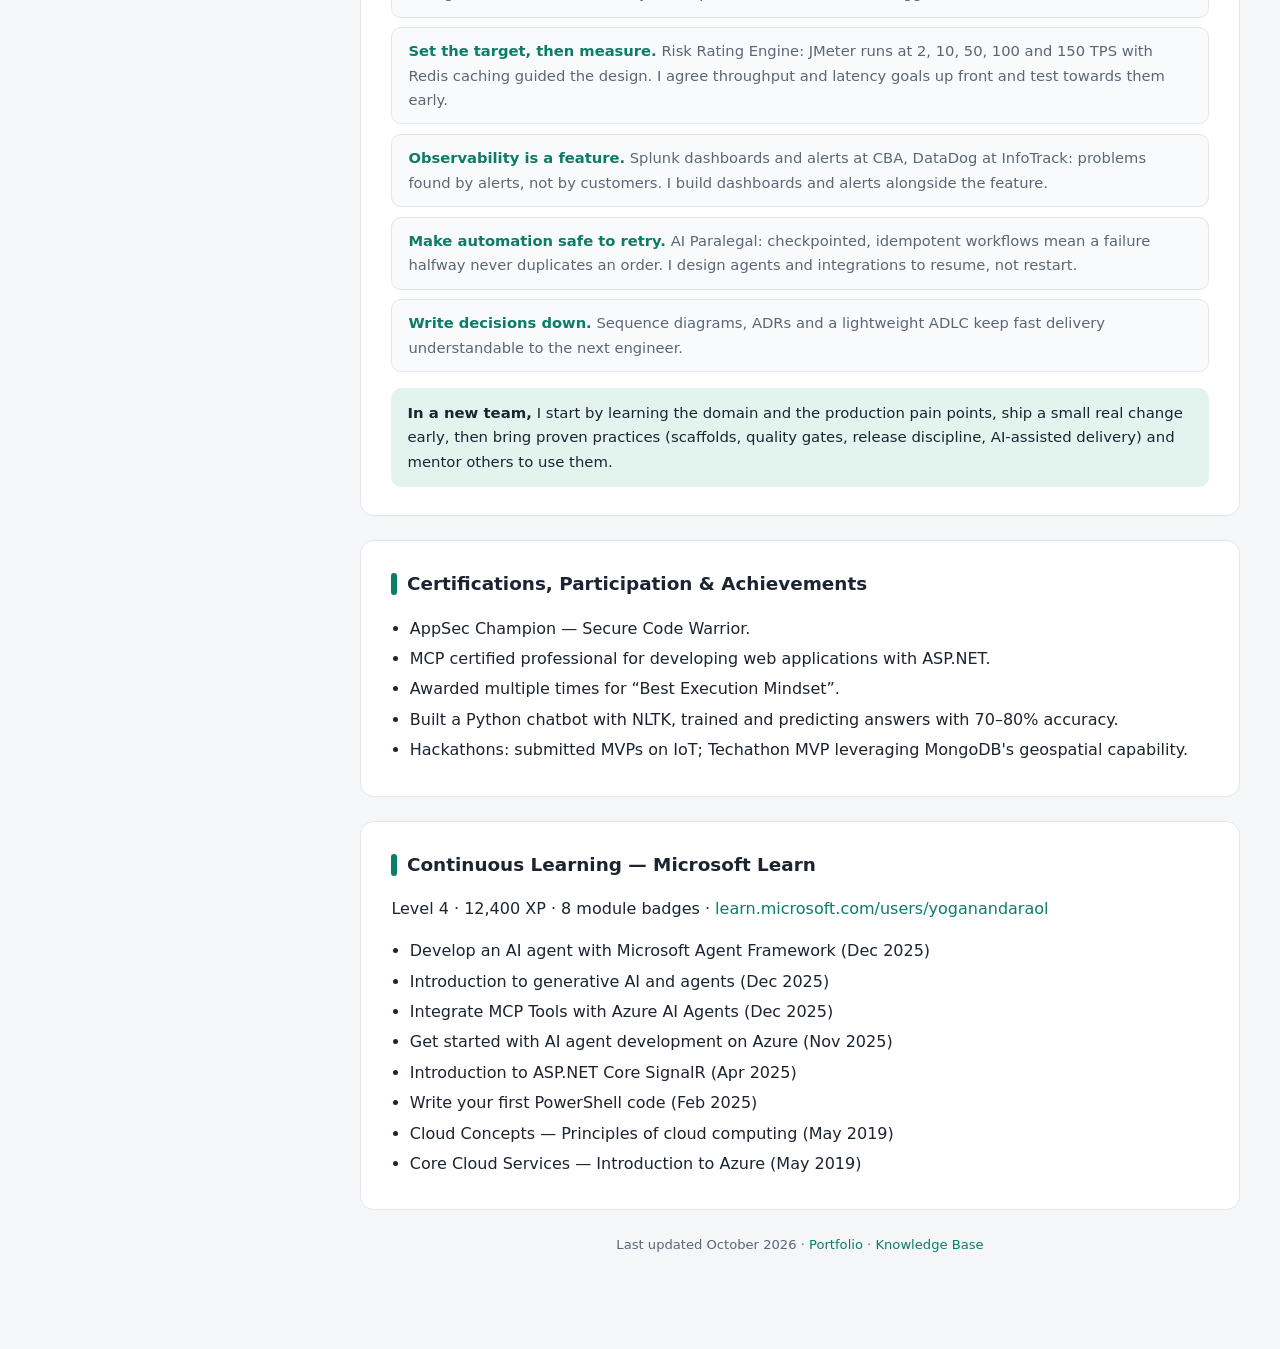
==== commit 76e922d0: "CV: outcome-led summary, 'What I bring', tiered core skills near top, lessons applied; drop D3.js as" ====
--- a/index.html
+++ b/index.html
@@ -6,7 +6,7 @@
   <title>CV — Yogananda Rao Locherla | Senior Full Stack .NET Developer &amp; AI Engineer</title>
   <meta name="description" content="Yogananda Rao Locherla — Senior Full Stack .NET Developer and AI Engineer with 15 years of experience. .NET Core, React, microservices, Microsoft Agent Framework, Azure and AWS.">
   <link rel="shortcut icon" href="./assets/favicon.ico">
-  <link rel="stylesheet" href="./assets/cv.css">
+  <link rel="stylesheet" href="./assets/cv.css?v=2">
 </head>
 <body>
 <div class="layout">
@@ -21,11 +21,11 @@
     <div>
       <h2>Contact</h2>
       <ul class="contact">
-        <li><svg class="ico" viewBox="0 0 24 24" aria-hidden="true"><path d="M12 21s-7-6.2-7-11.5A7 7 0 0 1 19 9.5C19 14.800 12 21 12 21z"/><circle cx="12" cy="9.500" r="2.500"/></svg><span>Sydney, Australia</span></li>
-        <li><svg class="ico" viewBox="0 0 24 24" aria-hidden="true"><rect x="3" y="5" width="18" height="14" rx="2"/><path d="M3 7l9 6 9-6"/></svg><a href="mailto:yoganandaraol@gmail.com">yoganandaraol@gmail.com</a></li>
-        <li><svg class="ico" viewBox="0 0 24 24" aria-hidden="true"><rect x="3" y="3" width="18" height="18" rx="2"/><path d="M8 11v5M8 8v.01M12 16v-5M12 13a2.500 2.500 0 0 1 5 0v3"/></svg><a href="https://www.linkedin.com/in/yogananda-rao-locherla-121b2213/" target="_blank" rel="noopener">LinkedIn</a></li>
-        <li><svg class="ico" viewBox="0 0 24 24" aria-hidden="true"><path d="M9 19c-4.300 1.400-4.300-2.500-6-3m12 5v-3.500c0-1 .1-1.400-.5-2 2.800-.3 5.500-1.400 5.500-6a4.600 4.600 0 0 0-1.300-3.200 4.200 4.200 0 0 0-.1-3.200s-1.100-.3-3.500 1.300a12.300 12.300 0 0 0-6.200 0C6.500 2.800 5.400 3.100 5.400 3.100a4.200 4.200 0 0 0-.1 3.200A4.600 4.600 0 0 0 4 9.500c0 4.600 2.700 5.700 5.500 6-.6.600-.6 1.200-.5 2V21"/></svg><a href="https://github.com/yoganandaraol" target="_blank" rel="noopener">GitHub</a></li>
-        <li><svg class="ico" viewBox="0 0 24 24" aria-hidden="true"><path d="M22 10L12 5 2 10l10 5 10-5z"/><path d="M6 12v5c3 2.500 9 2.500 12 0v-5"/></svg><a href="https://learn.microsoft.com/en-us/users/yoganandaraol/" target="_blank" rel="noopener">Microsoft Learn</a></li>
+        <li><svg class="ico" width="16" height="16" viewBox="0 0 24 24" fill="none" stroke="#9fb3d6" stroke-width="1.8" stroke-linecap="round" stroke-linejoin="round" aria-hidden="true"><path d="M12 21s-7-6.2-7-11.5A7 7 0 0 1 19 9.5C19 14.800 12 21 12 21z"/><circle cx="12" cy="9.500" r="2.500"/></svg><span>Sydney, Australia</span></li>
+        <li><svg class="ico" width="16" height="16" viewBox="0 0 24 24" fill="none" stroke="#9fb3d6" stroke-width="1.8" stroke-linecap="round" stroke-linejoin="round" aria-hidden="true"><rect x="3" y="5" width="18" height="14" rx="2"/><path d="M3 7l9 6 9-6"/></svg><a href="mailto:yoganandaraol@gmail.com">yoganandaraol@gmail.com</a></li>
+        <li><svg class="ico" width="16" height="16" viewBox="0 0 24 24" fill="none" stroke="#9fb3d6" stroke-width="1.8" stroke-linecap="round" stroke-linejoin="round" aria-hidden="true"><rect x="3" y="3" width="18" height="18" rx="2"/><path d="M8 11v5M8 8v.01M12 16v-5M12 13a2.500 2.500 0 0 1 5 0v3"/></svg><a href="https://www.linkedin.com/in/yogananda-rao-locherla-121b2213/" target="_blank" rel="noopener">LinkedIn</a></li>
+        <li><svg class="ico" width="16" height="16" viewBox="0 0 24 24" fill="none" stroke="#9fb3d6" stroke-width="1.8" stroke-linecap="round" stroke-linejoin="round" aria-hidden="true"><path d="M9 19c-4.300 1.400-4.300-2.500-6-3m12 5v-3.500c0-1 .1-1.400-.5-2 2.800-.3 5.500-1.400 5.500-6a4.600 4.600 0 0 0-1.300-3.200 4.200 4.200 0 0 0-.1-3.200s-1.100-.3-3.500 1.300a12.300 12.300 0 0 0-6.200 0C6.500 2.800 5.400 3.100 5.400 3.100a4.200 4.200 0 0 0-.1 3.200A4.600 4.600 0 0 0 4 9.500c0 4.600 2.700 5.700 5.500 6-.6.600-.6 1.200-.5 2V21"/></svg><a href="https://github.com/yoganandaraol" target="_blank" rel="noopener">GitHub</a></li>
+        <li><svg class="ico" width="16" height="16" viewBox="0 0 24 24" fill="none" stroke="#9fb3d6" stroke-width="1.8" stroke-linecap="round" stroke-linejoin="round" aria-hidden="true"><path d="M22 10L12 5 2 10l10 5 10-5z"/><path d="M6 12v5c3 2.500 9 2.500 12 0v-5"/></svg><a href="https://learn.microsoft.com/en-us/users/yoganandaraol/" target="_blank" rel="noopener">Microsoft Learn</a></li>
       </ul>
 
       <h2>Education</h2>
@@ -61,11 +61,7 @@
   <main>
     <section id="summary">
       <h2>Profile Summary</h2>
-      <p>Senior full stack developer with 15 years of experience across banking, conveyancing/legal-tech, automotive,
-        semiconductor, insurance and healthcare. Currently building enterprise AI agents with the Microsoft Agent Framework,
-        on top of a .NET Core / React platform. Strong in solution design, SOLID and design patterns, application security
-        (OWASP), CI/CD and production reliability. Comfortable as developer, reviewer, architect and release owner —
-        and a continuous learner and mentor.</p>
+      <p>Senior full stack engineer with 15 years of experience delivering secure, high-availability systems in banking, legal-tech, automotive and healthcare. I specialise in turning ambiguous business needs into clear designs and shipping them quickly and safely on <b>.NET Core, React and Azure</b>. Today I build <b>production AI agents</b> (Microsoft Agent Framework, MCP, checkpointed workflows) that automate end-to-end property conveyancing. I own the full lifecycle (design, build, release and monitor) and I raise the bar for the engineers around me.</p>
       <div class="stats">
         <div class="stat"><b>AI Agents</b><span>Current focus: enterprise agents on the Microsoft Agent Framework</span></div>
         <div class="stat"><b>Fast delivery</b><span>Continuous shipping, accelerated with AI tools</span></div>
@@ -74,20 +70,34 @@
       </div>
     </section>
 
-    <section id="responsibilities">
-      <h2>Roles &amp; Responsibilities</h2>
-      <ul>
-        <li>Solution design with architects: understanding HLD and documenting implementation design; feasibility checks, impact analysis, estimates and strategic release plans.</li>
-        <li>Application development, code reviews, low-level design and code quality; unit and acceptance testing with an 80% minimum coverage standard.</li>
-        <li>API development; troubleshooting through Splunk dashboards and alert generation; building monitoring tools and log analysis.</li>
-        <li>Contributing foundational assets such as .NET Core Web API scaffold templates, including middleware.</li>
-        <li>Release management: initiating CRs, communicating changes, TVT/BVT, monitoring in Splunk, incident management and UAT (enterprise and ad-hoc releases).</li>
-        <li>Setting technical direction: choosing tools and technologies, identifying code smells and tech debt; managing and mitigating risk via Checkmarx and SonarQube reports.</li>
-        <li>Working with NFT and pen-test teams on TPS, memory leaks and vulnerabilities; with Ops on infrastructure; with Network on rate limiting, firewall burns and inbound/outbound traffic.</li>
-        <li>Driving the three-way handshake between developers, QA and BAs so test scope is unambiguous.</li>
-        <li>OWASP-aware secure coding; TeamCity build pipelines integrating code-quality and code-security tools.</li>
-      </ul>
-      <p class="desc" style="margin-top:.75rem"><b>CI/CD:</b> Azure DevOps, GitHub, JFrog, Octopus, TeamCity, Jenkins, Key Vault &nbsp;·&nbsp; <b>Quality &amp; monitoring:</b> AppDynamics, SonarQube, Checkmarx, Splunk, DataDog</p>
+    <section id="value">
+      <h2>What I Bring to a Team</h2>
+      <div class="value-grid">
+        <div class="value"><h3>Clarity from ambiguity</h3>
+          <p>I turn business needs into HLD/LLD, feasibility and impact analysis, sequence diagrams and realistic estimates, and I run the three-way handshake between developers, QA and BAs so scope is never in doubt.</p></div>
+        <div class="value"><h3>Fast without breaking production</h3>
+          <p>I own releases end to end (CRs, TVT/BVT, Splunk monitoring, incident management, UAT), automate database deployments and design reversible changes such as kill switches. At InfoTrack I add AI-assisted delivery with a custom ADLC, ADRs and parallel Claude Code sessions.</p></div>
+        <div class="value"><h3>AI agents that are dependable</h3>
+          <p>Checkpointed, idempotent workflows; intent-based event dispatch; MCP tools for real actions; and a modular monolith that scales hot modules independently, so agents behave like production software, not demos.</p></div>
+        <div class="value"><h3>A higher quality and security bar</h3>
+          <p>80%+ coverage standard, reusable Web API scaffolds and middleware, Checkmarx/SonarQube triage, pen-test and NFT fixes, load tests to 150 TPS. AppSec Champion (Secure Code Warrior).</p></div>
+        <div class="value"><h3>Growing people and platform</h3>
+          <p>Code reviews, coding and documentation standards, tech-debt tracking, setting technical direction and mentoring, so teams get faster and the codebase gets healthier over time.</p></div>
+      </div>
+    </section>
+
+    <section id="skills">
+      <h2>Core Skills</h2>
+      <p class="desc" style="margin-top:-.4rem">Highlighted skills are the ones I use daily; the rest are used regularly.</p>
+      <div class="skill-rows">
+        <div class="sk-row"><h3>Languages &amp; frameworks</h3><div class="chips"><span class="chip core">C#</span><span class="chip core">.NET Core / ASP.NET Core</span><span class="chip core">Web API</span><span class="chip core">EF Core</span><span class="chip core">React</span><span class="chip">SignalR</span><span class="chip">Redux / MobX</span><span class="chip">Jest</span><span class="chip">Python</span></div></div>
+        <div class="sk-row"><h3>Architecture &amp; design</h3><div class="chips"><span class="chip core">Microservices</span><span class="chip core">Clean Architecture</span><span class="chip core">CQRS</span><span class="chip core">SOLID &amp; design patterns</span><span class="chip">Modular monolith</span><span class="chip">Event-driven design</span><span class="chip">Kafka</span></div></div>
+        <div class="sk-row"><h3>AI &amp; agents</h3><div class="chips"><span class="chip core">Microsoft Agent Framework</span><span class="chip core">MCP</span><span class="chip">Checkpointed workflows</span><span class="chip">LiteLLM</span><span class="chip">Qdrant</span><span class="chip">Claude Code / ADLC</span><span class="chip">scikit-learn</span><span class="chip">NLTK</span></div></div>
+        <div class="sk-row"><h3>Data</h3><div class="chips"><span class="chip core">SQL Server</span><span class="chip core">PostgreSQL</span><span class="chip">Oracle</span><span class="chip">Redis</span><span class="chip">Liquibase</span></div></div>
+        <div class="sk-row"><h3>Cloud &amp; DevOps</h3><div class="chips"><span class="chip core">Azure (AKS, Azure DevOps, Functions, Key Vault)</span><span class="chip core">Docker / Kubernetes</span><span class="chip">AWS</span><span class="chip">TeamCity</span><span class="chip">Octopus</span><span class="chip">Jenkins</span><span class="chip">JFrog</span><span class="chip">HashiCorp Vault</span><span class="chip">Aspire</span></div></div>
+        <div class="sk-row"><h3>Quality, security &amp; observability</h3><div class="chips"><span class="chip core">xUnit</span><span class="chip core">OWASP</span><span class="chip core">DataDog</span><span class="chip">Fluent Assertions</span><span class="chip">SonarQube</span><span class="chip">Checkmarx</span><span class="chip">Splunk</span><span class="chip">AppDynamics</span><span class="chip">JMeter</span></div></div>
+        <div class="sk-row"><h3>Ways of working</h3><div class="chips"><span class="chip core">Agile</span><span class="chip core">Solution design &amp; ADRs</span><span class="chip core">Code review &amp; mentoring</span><span class="chip">Release management</span><span class="chip">Estimation &amp; planning</span></div></div>
+      </div>
     </section>
 
     <section id="experience">
@@ -172,7 +182,7 @@
           <p class="desc"><b>Features:</b> spend-pattern charts; include/exclude transaction categories reflected seamlessly in the mobile app.</p>
           <ul>
             <li>Consumed existing channel APIs from the edge layer.</li>
-            <li>Built bar charts with D3.js, themed to meet CBA accessibility standards.</li>
+            <li>Built the spend-pattern charts, themed to meet CBA accessibility standards.</li>
           </ul>
           <div class="stack"><b>Front-end:</b> React, Redux, Redux-Observable, Jest · <b>Back-end:</b> .NET Core, Web API · <b>CI/CD:</b> Azure, App Service, TeamCity, Octopus, JFrog · <b>Monitoring:</b> Splunk, Checkmarx, SonarQube, AppDynamics</div>
         </div>
@@ -242,6 +252,18 @@
         <p class="desc"><b>Apparel Management System (AMS):</b> admin, customer branding, vendor management and reports.</p>
         <div class="stack"><b>Tools &amp; tech:</b> ASP.NET, jQuery, AJAX, WPF, NHibernate, FoxPro, SQL Server</div>
       </article>
+    </section>
+
+    <section id="lessons">
+      <h2>What I've Learned &amp; How I'll Apply It</h2>
+      <div class="lesson-list">
+        <div class="lesson"><b>Design for reversibility.</b> <span>CommBiz Registration: a kill switch let old and new flows coexist and the change be switched off instantly. I now plan rollback and feature toggles before the first line of code.</span></div>
+        <div class="lesson"><b>Set the target, then measure.</b> <span>Risk Rating Engine: JMeter runs at 2, 10, 50, 100 and 150 TPS with Redis caching guided the design. I agree throughput and latency goals up front and test towards them early.</span></div>
+        <div class="lesson"><b>Observability is a feature.</b> <span>Splunk dashboards and alerts at CBA, DataDog at InfoTrack: problems found by alerts, not by customers. I build dashboards and alerts alongside the feature.</span></div>
+        <div class="lesson"><b>Make automation safe to retry.</b> <span>AI Paralegal: checkpointed, idempotent workflows mean a failure halfway never duplicates an order. I design agents and integrations to resume, not restart.</span></div>
+        <div class="lesson"><b>Write decisions down.</b> <span>Sequence diagrams, ADRs and a lightweight ADLC keep fast delivery understandable to the next engineer.</span></div>
+      </div>
+      <p class="apply"><b>In a new team,</b> I start by learning the domain and the production pain points, ship a small real change early, then bring proven practices (scaffolds, quality gates, release discipline, AI-assisted delivery) and mentor others to use them.</p>
     </section>
 
     <section id="achievements">
@@ -271,18 +293,6 @@
       </ul>
     </section>
 
-    <section id="skills">
-      <h2>Skills</h2>
-      <div class="skill-grid">
-        <div><h3>Backend</h3><div class="chips"><span class="chip">.NET Core</span><span class="chip">C#</span><span class="chip">Web API</span><span class="chip">Microservices</span><span class="chip">CQRS</span><span class="chip">SignalR</span><span class="chip">EF Core</span><span class="chip">Kafka</span><span class="chip">WCF</span></div></div>
-        <div><h3>AI &amp; ML</h3><div class="chips"><span class="chip">Microsoft Agent Framework</span><span class="chip">MCP</span><span class="chip">LiteLLM</span><span class="chip">Qdrant</span><span class="chip">Claude Code</span><span class="chip">Python / scikit-learn / NLTK</span></div></div>
-        <div><h3>Frontend</h3><div class="chips"><span class="chip">React</span><span class="chip">Redux</span><span class="chip">MobX</span><span class="chip">Jest</span><span class="chip">D3.js</span><span class="chip">ASP.NET MVC</span></div></div>
-        <div><h3>Data</h3><div class="chips"><span class="chip">SQL Server</span><span class="chip">PostgreSQL</span><span class="chip">Oracle</span><span class="chip">Redis</span><span class="chip">Liquibase</span></div></div>
-        <div><h3>Cloud &amp; DevOps</h3><div class="chips"><span class="chip">Azure</span><span class="chip">AWS</span><span class="chip">AKS / Kubernetes</span><span class="chip">Docker</span><span class="chip">Azure DevOps</span><span class="chip">TeamCity</span><span class="chip">Octopus</span><span class="chip">Jenkins</span><span class="chip">JFrog</span></div></div>
-        <div><h3>Quality &amp; Observability</h3><div class="chips"><span class="chip">xUnit</span><span class="chip">Fluent Assertions</span><span class="chip">SonarQube</span><span class="chip">Checkmarx</span><span class="chip">OWASP</span><span class="chip">DataDog</span><span class="chip">Splunk</span><span class="chip">AppDynamics</span></div></div>
-      </div>
-    </section>
-
     <p class="page-foot">Last updated October 2026 · <a href="./portfolio/">Portfolio</a> · <a href="./kb/">Knowledge Base</a></p>
   </main>
 </div>
--- a/assets/cv.css
+++ b/assets/cv.css
@@ -123,3 +123,31 @@
 .stat span { font-size: .8rem; line-height: 1.45; display: block; }
 @media (max-width: 980px) { .stats { grid-template-columns: repeat(2, 1fr); } }
 @media (max-width: 420px) { .stats { grid-template-columns: 1fr; } }
+
+/* what I bring */
+.value-grid { display: grid; grid-template-columns: repeat(2, 1fr); gap: 1rem; }
+.value { border: 1px solid var(--line); border-left: 4px solid var(--accent); border-radius: 10px; padding: .9rem 1.1rem; }
+.value:last-child:nth-child(odd) { grid-column: 1 / -1; }
+.value h3 { margin: 0 0 .3rem; font-size: 1rem; color: var(--ink); }
+.value p { margin: 0; font-size: .9rem; color: var(--muted); }
+
+/* core skills */
+.skill-rows { display: grid; gap: .1rem; }
+.sk-row { display: grid; grid-template-columns: 190px 1fr; gap: .4rem 1rem; padding: .7rem 0; border-top: 1px solid var(--line); align-items: start; }
+.sk-row:first-child { border-top: 0; }
+.sk-row h3 { margin: .2rem 0 0; font-size: .82rem; text-transform: uppercase; letter-spacing: .06em; color: var(--muted); }
+.sk-row .chips { gap: .4rem; }
+.sk-row .chip { background: #eef2f6; color: #3b4756; font-size: .8rem; }
+.sk-row .chip.core { background: var(--accent); color: #fff; font-weight: 600; }
+
+/* lessons */
+.lesson-list { display: grid; gap: .6rem; }
+.lesson { padding: .7rem 1rem; background: #f8fafb; border: 1px solid var(--line); border-radius: 10px; font-size: .92rem; }
+.lesson b { color: var(--accent); }
+.lesson span { color: var(--muted); }
+.apply { margin: 1rem 0 0; padding: .8rem 1rem; background: var(--accent-soft); border-radius: 10px; font-size: .93rem; }
+
+@media (max-width: 640px) {
+  .value-grid { grid-template-columns: 1fr; }
+  .sk-row { grid-template-columns: 1fr; }
+}
